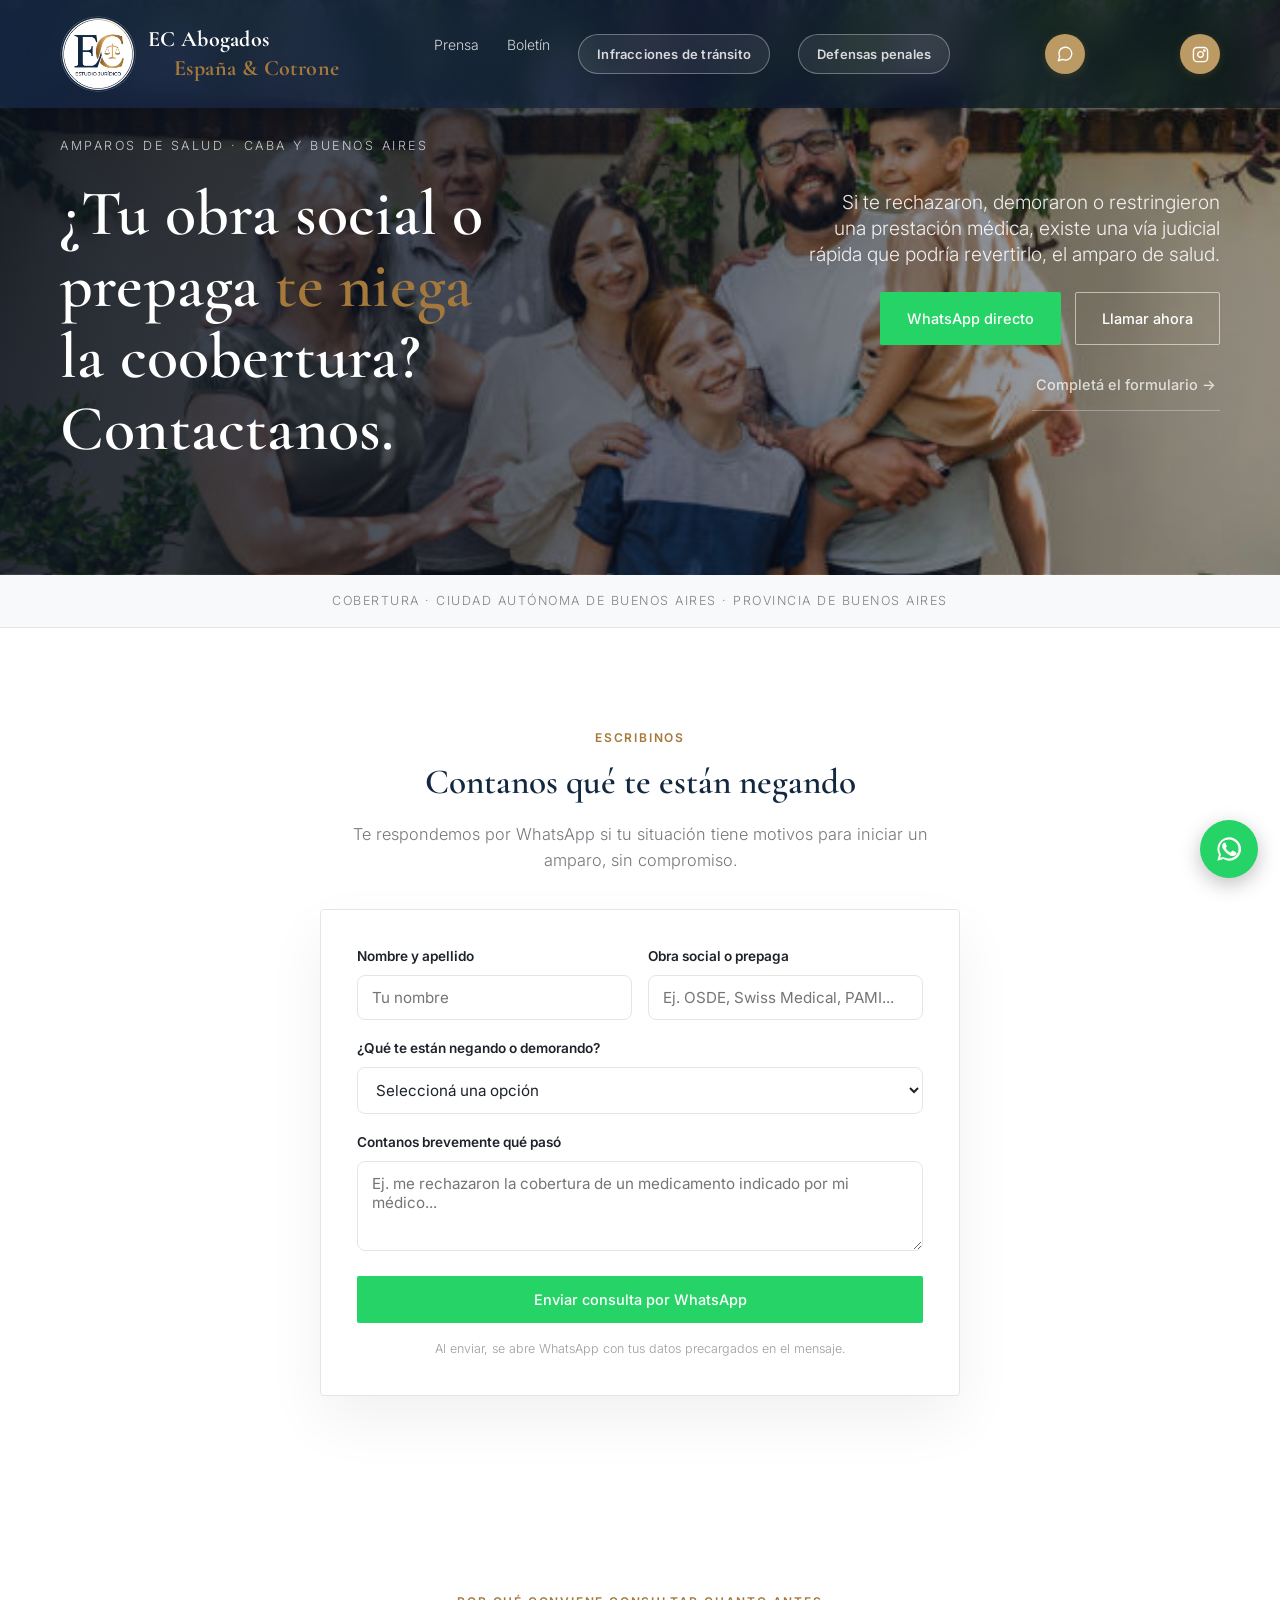
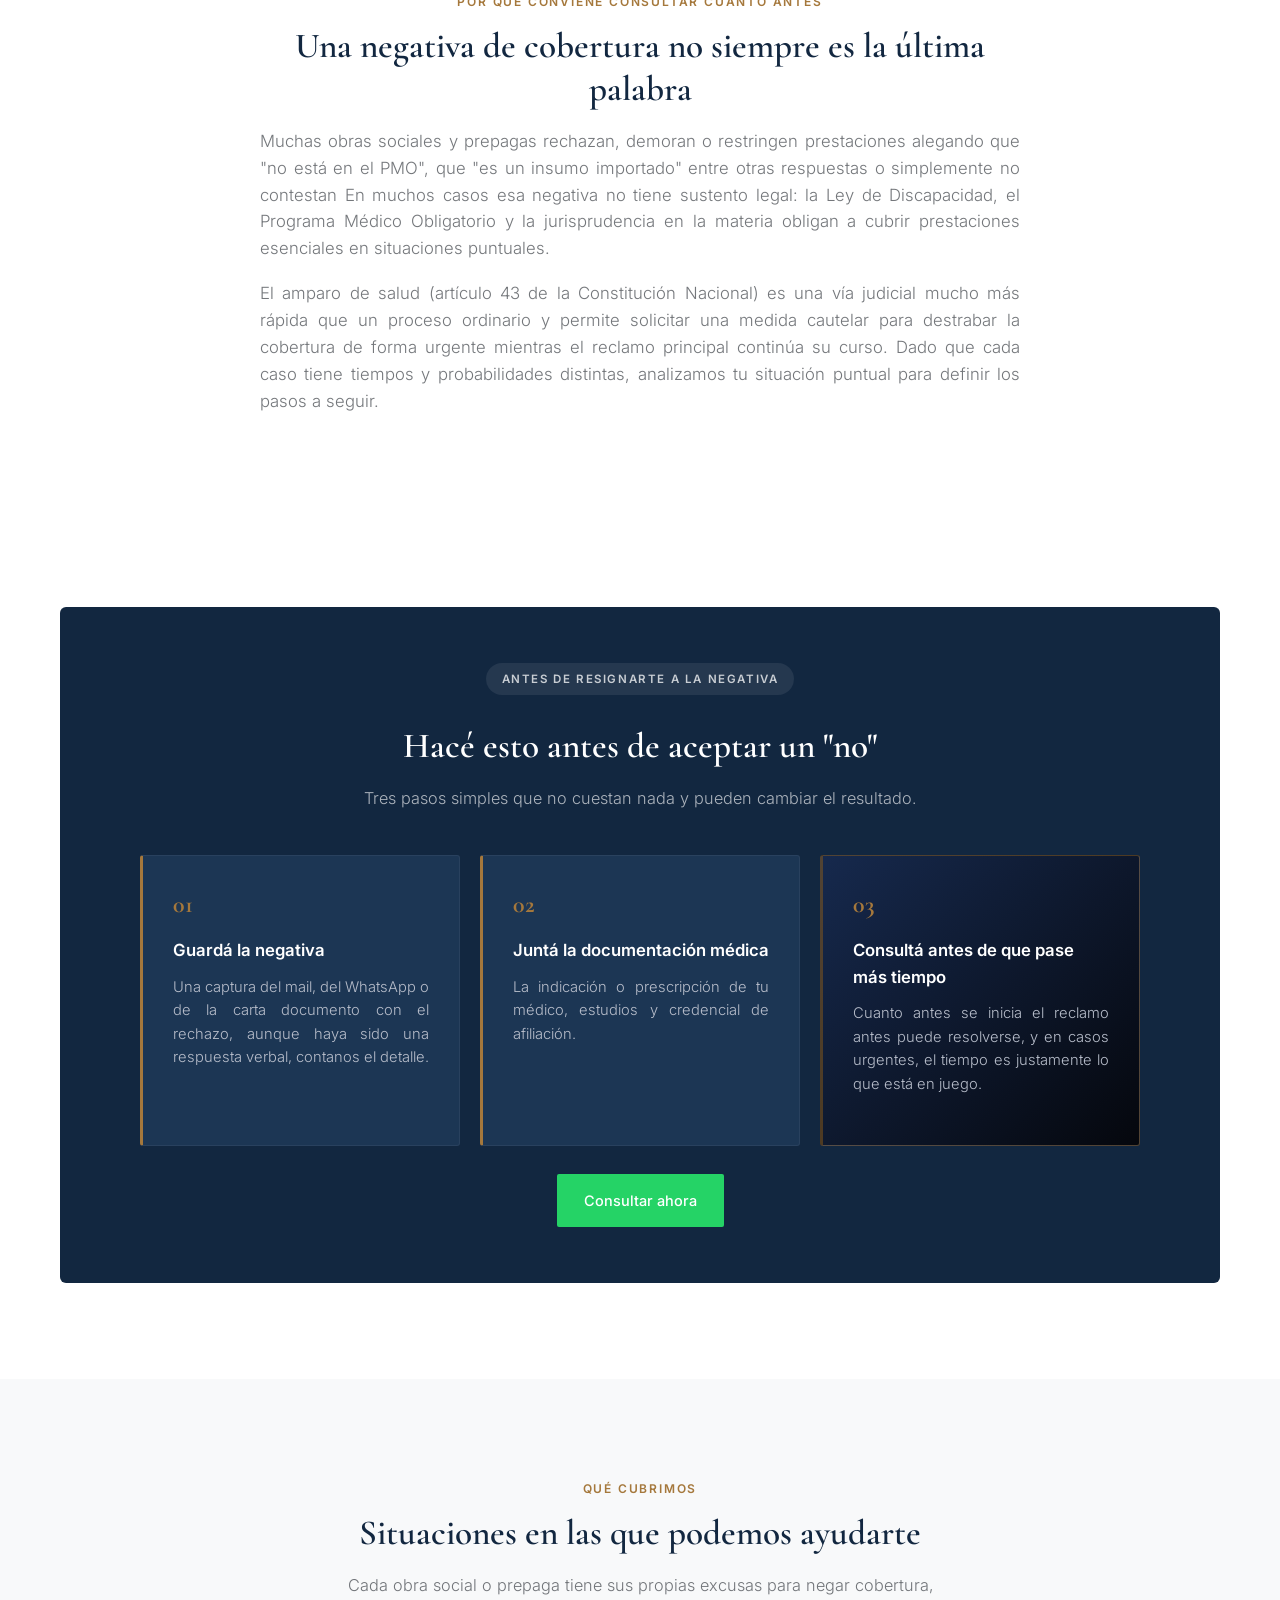
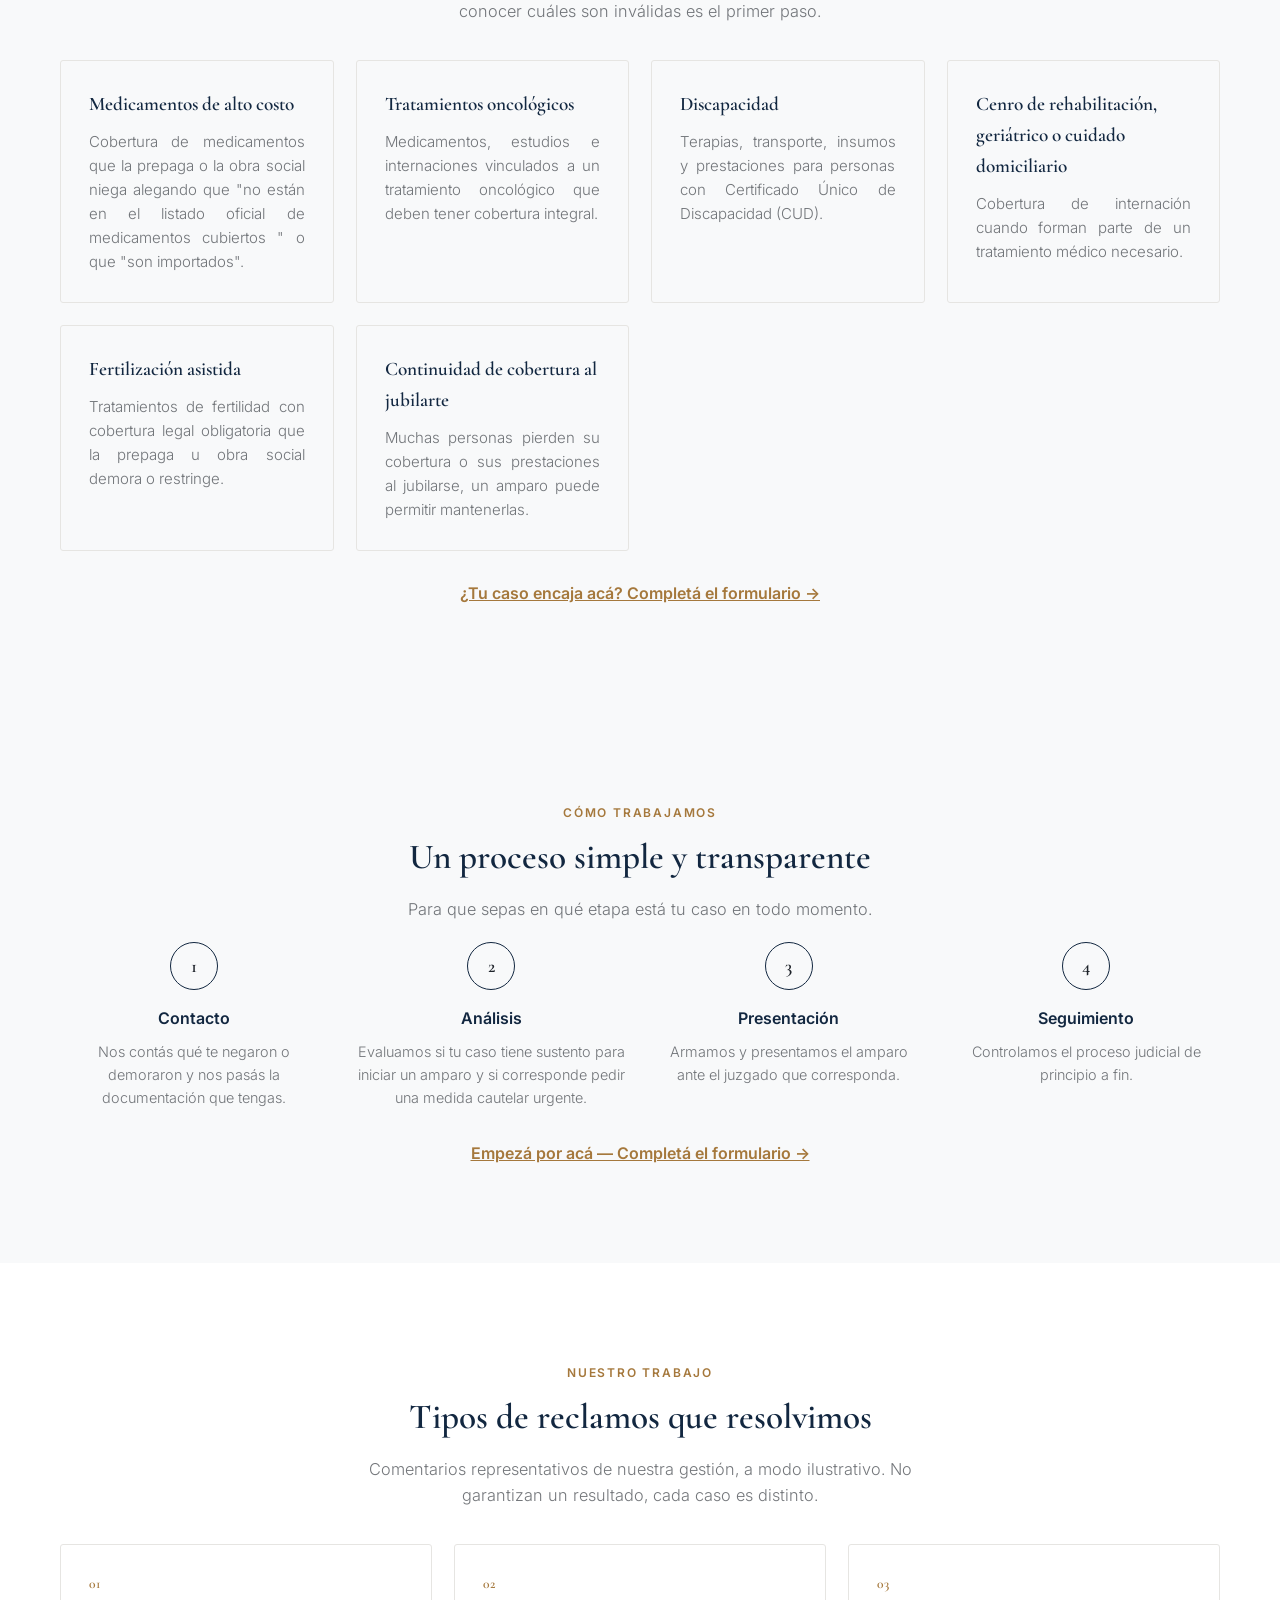
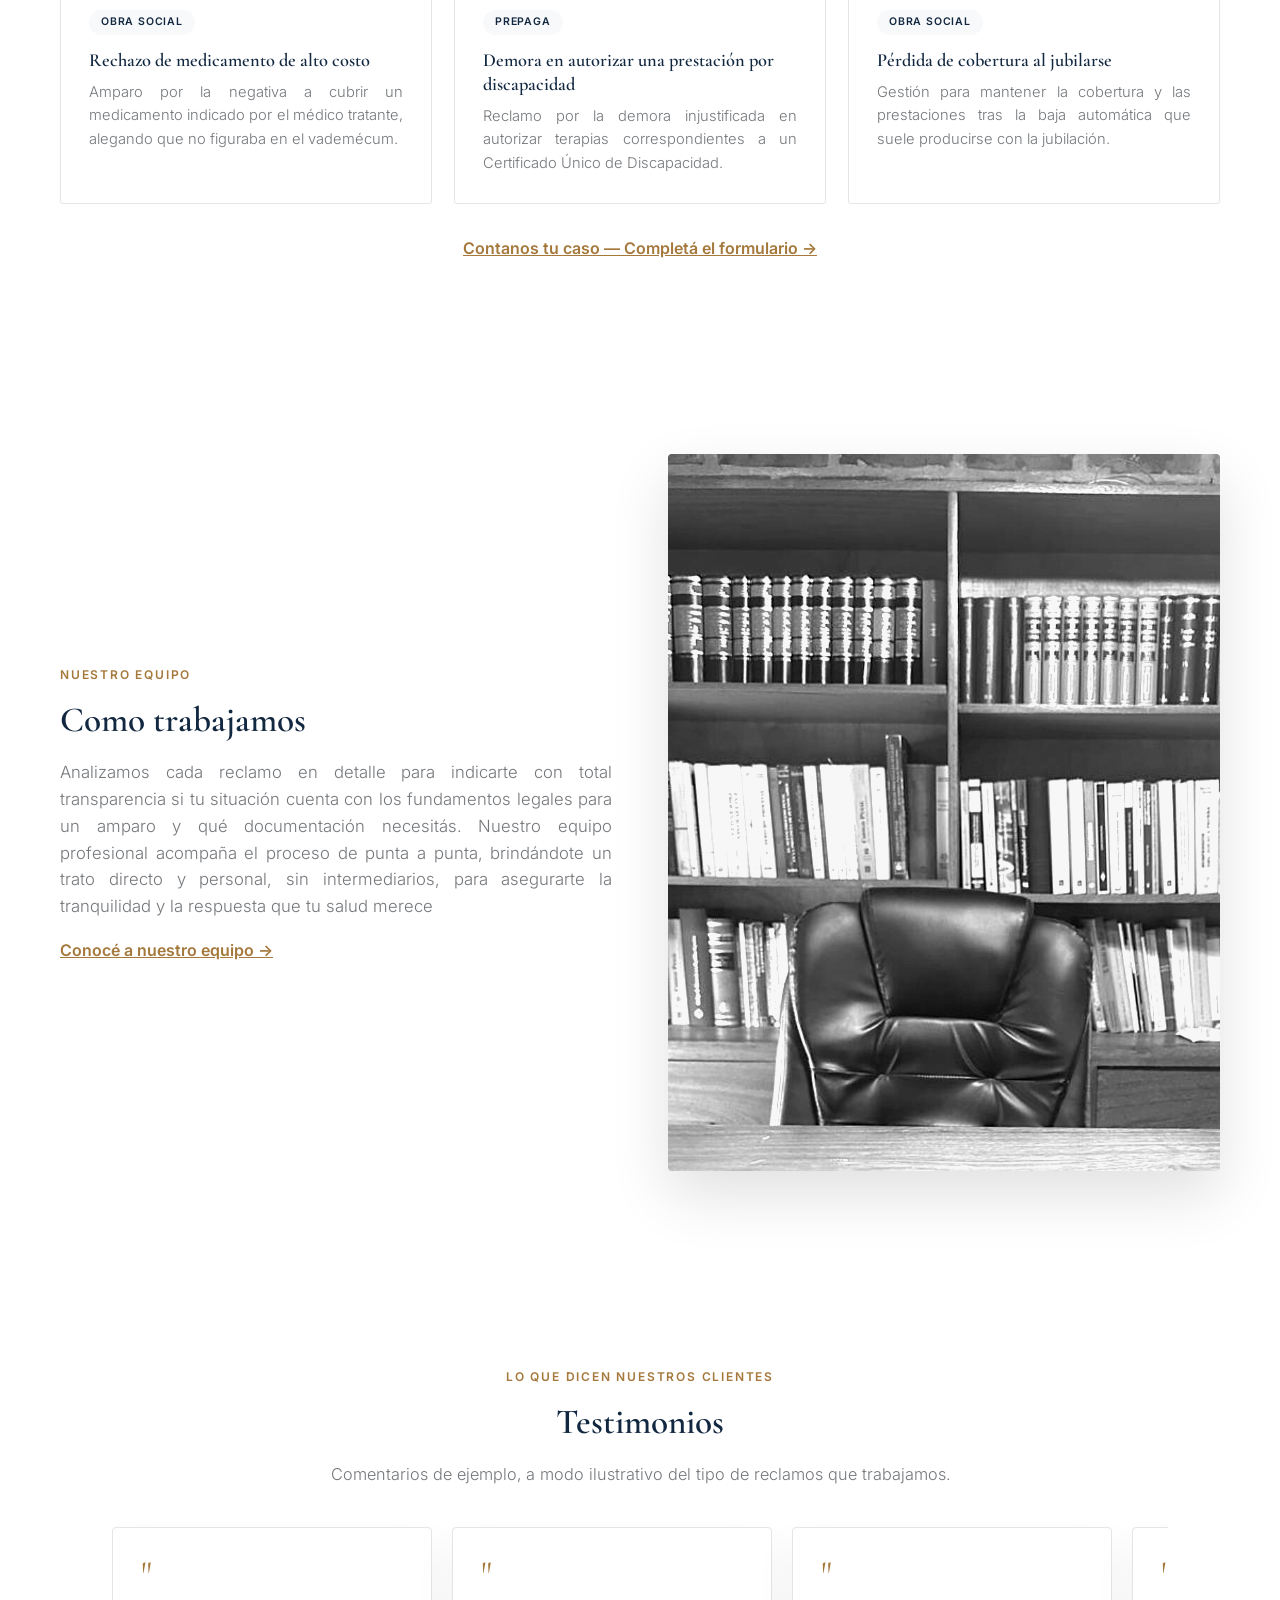
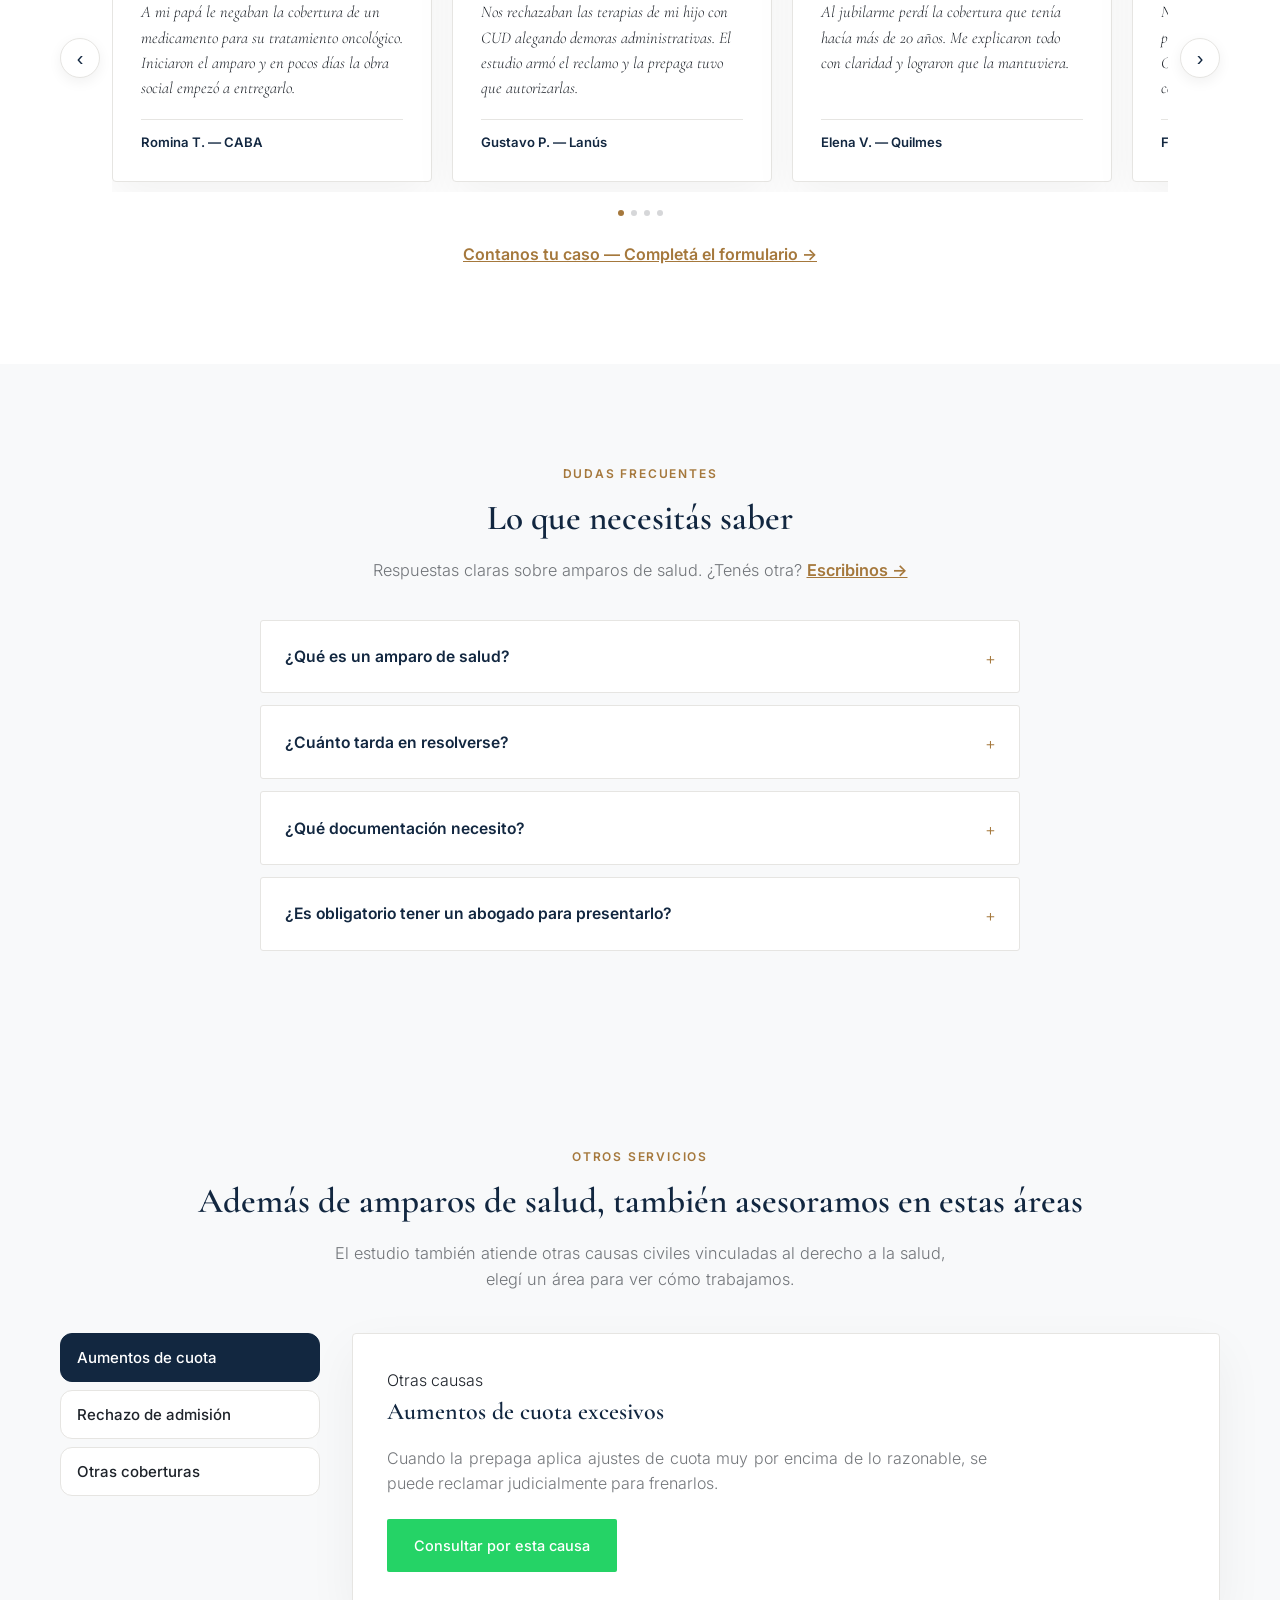
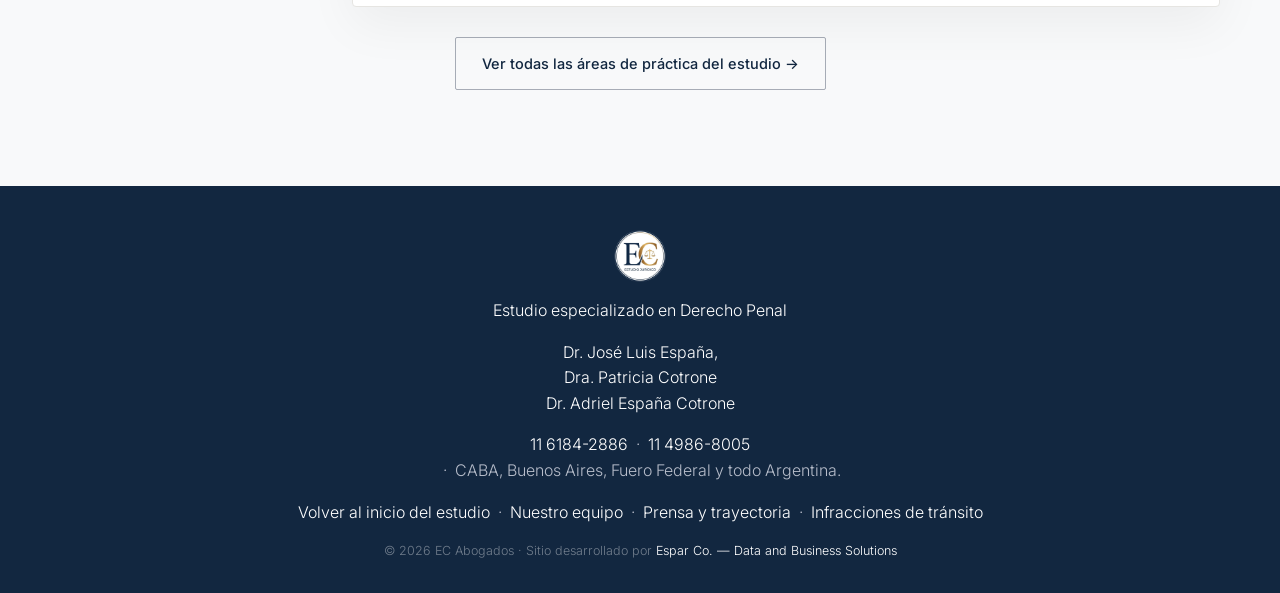
==== amparos-de-salud/index.html @ f37aed7b "Update index.html" ====
<!DOCTYPE html>
<html lang="es-AR">
<head>
<meta charset="UTF-8">
<meta name="viewport" content="width=device-width, initial-scale=1.0">
<title>Amparos de Salud — Obras Sociales y Prepagas en CABA y Buenos Aires | Estudio Jurídico EC</title>

<!-- SEO básico -->
<meta name="description" content="Tu obra social o prepaga te negó, demoró o restringió una prestación médica? Iniciamos el amparo de salud correspondiente en CABA y Provincia de Buenos Aires. Análisis sin cargo por WhatsApp.">
<meta name="robots" content="index, follow">
<link rel="canonical" href="https://espanacotrone.com.ar/amparos-de-salud/">

<!-- Open Graph (Facebook / Instagram / WhatsApp preview) -->
<meta property="og:type" content="website">
<meta property="og:locale" content="es_AR">
<meta property="og:title" content="Amparos de Salud — Obras Sociales y Prepagas">
<meta property="og:description" content="Si te negaron, demoraron o restringieron una prestación médica, tenés derecho a reclamar. Cobertura CABA y Provincia de Buenos Aires.">
<meta property="og:url" content="https://espanacotrone.com.ar/amparos-de-salud/">
<meta property="og:image" content="https://espanacotrone.com.ar/Assets/og-image.jpg">

<!-- Twitter Card -->
<meta name="twitter:card" content="summary_large_image">
<meta name="twitter:title" content="Amparos de Salud — Obras Sociales y Prepagas">
<meta name="twitter:description" content="Consultá si tu caso tiene motivos para un amparo de salud en CABA o Provincia de Buenos Aires.">

<!-- Datos estructurados (schema.org) -->
<script type="application/ld+json">
{
  "@context": "https://schema.org",
  "@type": "LegalService",
  "name": "Estudio Jurídico España Cotrone — Amparos de Salud",
  "url": "https://espanacotrone.com.ar/amparos-de-salud/",
  "telephone": "+5491161842886",
  "areaServed": ["Ciudad Autónoma de Buenos Aires", "Provincia de Buenos Aires"],
  "description": "Amparos de salud contra obras sociales y prepagas: medicamentos de alto costo, tratamientos oncológicos, discapacidad, geriátrico, fertilización asistida y continuidad de cobertura.",
  "parentOrganization": {
    "@type": "LegalService",
    "name": "Estudio Jurídico España Cotrone",
    "url": "https://espanacotrone.com.ar/"
  }
}
</script>

<!-- Datos estructurados FAQPage -->
<script type="application/ld+json">
{
  "@context": "https://schema.org",
  "@type": "FAQPage",
  "mainEntity": [
    {
      "@type": "Question",
      "name": "¿Qué es un amparo de salud?",
      "acceptedAnswer": { "@type": "Answer", "text": "Es una acción judicial rápida (vía sumarísima) prevista en el artículo 43 de la Constitución Nacional para proteger el derecho a la salud cuando una obra social o prepaga niega, demora o restringe injustificadamente una prestación médica." }
    },
    {
      "@type": "Question",
      "name": "¿Cuánto tarda en resolverse?",
      "acceptedAnswer": { "@type": "Answer", "text": "Depende del caso y del juzgado. Cuando hay una medida cautelar por riesgo para la salud, algunos jueces pueden resolverla en pocos días; la sentencia definitiva del amparo suele demorar más. Se evalúa la urgencia real de cada situación en la consulta inicial." }
    },
    {
      "@type": "Question",
      "name": "¿Qué documentación necesito?",
      "acceptedAnswer": { "@type": "Answer", "text": "DNI, credencial de afiliación, indicación o prescripción médica, y la negativa de la obra social o prepaga (puede ser un mail, una carta documento, o incluso una captura de WhatsApp)." }
    },
    {
      "@type": "Question",
      "name": "¿Es obligatorio tener un abogado para presentarlo?",
      "acceptedAnswer": { "@type": "Answer", "text": "Sí, el amparo es un proceso judicial y debe presentarlo un abogado matriculado. Nos encargamos del análisis del caso, la presentación y el seguimiento hasta que la prestación quede efectivamente cubierta." }
    }
  ]
}
</script>

<!-- Favicon -->
<link rel="icon" type="image/png" sizes="32x32" href="../Assets/favicon-32.png">
<link rel="icon" type="image/png" sizes="16x16" href="../Assets/favicon-16.png">
<link rel="apple-touch-icon" sizes="180x180" href="../Assets/apple-touch-icon.png">
<link rel="icon" href="../Assets/favicon.ico">

<!-- Tipografías -->
<link rel="preconnect" href="https://fonts.googleapis.com">
<link rel="preconnect" href="https://fonts.gstatic.com" crossorigin>
<link href="https://fonts.googleapis.com/css2?family=Cormorant+Garamond:wght@500;600;700&family=Inter:wght@300;400;500;600&display=swap" rel="stylesheet">

<!-- Estilos y comportamiento compartidos del sitio -->
<link rel="stylesheet" href="../Assets/style.css?v=20260905a">

<!-- ============================================================
     [PLACEHOLDER] GOOGLE ANALYTICS 4 / GOOGLE ADS / META PIXEL
     Mismos placeholders que el resto del sitio — activar junto con
     las cuentas reales (ver estado_sitio_web.md).
     ============================================================ -->
</head>
<body>

<header class="on-light">
  <div class="nav-wrap">
    <a href="../" class="brand-mark">
      <img src="../Assets/logo-ec-white-disc.png?v=20260821e" alt="Estudio Jurídico España Cotrone" class="brand-logo">
      <span class="brand-name">EC Abogados<br><span class="brand-name-sub">España &amp; Cotrone</span></span>
    </a>
    <nav class="links" id="mainNavLinks">
      <a href="../prensa/">Prensa</a>
      <a href="../Notas/">Boletín</a>
      <a href="../" class="btn-nav-multas">Infracciones de tránsito</a>
      <a href="../" class="btn-nav-multas">Defensas penales</a>
    </nav>
    <button type="button" class="nav-toggle" aria-label="Abrir menú" aria-expanded="false" aria-controls="mainNavLinks"><span class="bars"><span></span><span></span><span></span></span></button>
    <a href="#consulta" class="btn-icon-contact" aria-label="Consultanos" title="Consultanos"><svg viewBox="0 0 24 24" fill="none" stroke="currentColor" stroke-width="1.8" stroke-linecap="round" stroke-linejoin="round" style="width:18px;height:18px;"><path d="M21 11.5a8.38 8.38 0 0 1-.9 3.8 8.5 8.5 0 0 1-7.6 4.7 8.38 8.38 0 0 1-3.8-.9L3 21l1.9-5.7a8.38 8.38 0 0 1-.9-3.8 8.5 8.5 0 0 1 4.7-7.6 8.38 8.38 0 0 1 3.8-.9h.5a8.48 8.48 0 0 1 8 8v.5z"></path></svg></a>
    <a class="icon-btn" href="https://www.instagram.com/eycabogados/" target="_blank" rel="noopener" aria-label="Instagram">
      <svg viewBox="0 0 24 24" fill="none" stroke="currentColor" stroke-width="2" stroke-linecap="round" stroke-linejoin="round"><rect x="2" y="2" width="20" height="20" rx="5" ry="5"></rect><path d="M16 11.37A4 4 0 1 1 12.63 8 4 4 0 0 1 16 11.37z"></path><circle cx="17.5" cy="6.5" r="1"></circle></svg>
    </a>
  </div>
</header>

<!-- [PLACEHOLDER] Foto real del estudio (fotos/Estudio-cartel.jpg) usada como fondo del hero -->
<div class="hero hero-light hero-amparos">
  <div class="hero-inner">
    <div>
      <div class="kicker">Amparos de salud · CABA y Buenos Aires</div>
      <h1>¿Tu obra social o prepaga <span style="color:var(--accent);">te niega</span> la coobertura? Contactanos.</h1>
    </div>
    <div class="hero-side">
      <h2>Si te rechazaron, demoraron o restringieron una prestación médica, existe una vía judicial rápida que podría revertirlo, el amparo de salud.</h2>
      <div class="hero-cta-buttons" style="justify-content:flex-end;">
        <a class="btn btn-whatsapp" href="https://wa.me/5491161842886?text=Hola%2C%20quiero%20consultar%20por%20un%20amparo%20de%20salud" target="_blank" rel="noopener" onclick="trackConversion('whatsapp_directo_hero_amparos')">WhatsApp directo</a>
        <a class="btn btn-outline-light" href="tel:+5491161842886" onclick="trackConversion('llamada_hero_amparos')">Llamar ahora</a>
        <a class="hero-text-link" href="#consulta">Completá el formulario →</a>
      </div>
    </div>
  </div>
</div>

<div class="coverage-strip">
  Cobertura · Ciudad Autónoma de Buenos Aires · Provincia de Buenos Aires
</div>

<section id="consulta">
  <div class="section-inner narrow reveal">
    <div class="center">
      <div class="eyebrow">Escribinos</div>
      <h2 class="section-title">Contanos qué te están negando</h2>
      <p class="section-sub">Te respondemos por WhatsApp si tu situación tiene motivos para iniciar un amparo, sin compromiso.</p>
    </div>
    <div class="form-card" style="margin-top:36px;">
      <form id="consultaForm">
        <div class="field-row">
          <div class="field">
            <label for="nombre">Nombre y apellido</label>
            <input type="text" id="nombre" placeholder="Tu nombre">
          </div>
          <div class="field">
            <label for="obraSocial">Obra social o prepaga</label>
            <input type="text" id="obraSocial" placeholder="Ej. OSDE, Swiss Medical, PAMI...">
          </div>
        </div>
        <div class="field">
          <label for="tipoReclamo">¿Qué te están negando o demorando?</label>
          <select id="tipoReclamo">
            <option value="">Seleccioná una opción</option>
            <option value="Medicamento de alto costo">Medicamento de alto costo</option>
            <option value="Rechazo de cirugía">Rechazo de cirugía</option>
            <option value="Tratamiento oncológico">Tratamiento oncológico</option>
            <option value="Discapacidad (CUD, terapias, transporte)">Discapacidad (CUD, terapias, transporte)</option>
            <option value="Geriátrico o cuidado domiciliario">Geriátrico o cuidado domiciliario</option>
            <option value="Fertilización asistida">Fertilización asistida</option>
            <option value="Continuidad de cobertura al jubilarme">Continuidad de cobertura al jubilarme</option>
            <option value="Otro">Otro</option>
          </select>
        </div>
        <div class="field">
          <label for="detalle">Contanos brevemente qué pasó</label>
          <textarea id="detalle" placeholder="Ej. me rechazaron la cobertura de un medicamento indicado por mi médico..." rows="3"></textarea>
        </div>
        <button type="button" class="btn btn-whatsapp btn-block" onclick="enviarConsulta()">Enviar consulta por WhatsApp</button>
        <div class="form-disclaimer">Al enviar, se abre WhatsApp con tus datos precargados en el mensaje.</div>
      </form>
    </div>
  </div>
</section>

<section id="mision">
  <div class="section-inner narrow center reveal">
    <div class="eyebrow">Por qué conviene consultar cuanto antes</div>
    <h2 class="section-title">Una negativa de cobertura no siempre es la última palabra</h2>
  </div>
  <div class="section-inner narrow mission-text reveal">
    <p>Muchas obras sociales y prepagas rechazan, demoran o restringen prestaciones alegando que "no está en el PMO", que "es un insumo importado" entre otras respuestas o simplemente no contestan En muchos casos esa negativa no tiene sustento legal: la Ley de Discapacidad, el Programa Médico Obligatorio y la jurisprudencia en la materia obligan a cubrir prestaciones esenciales en situaciones puntuales.</p>
    <p>El amparo de salud (artículo 43 de la Constitución Nacional) es una vía judicial mucho más rápida que un proceso ordinario y permite solicitar una medida cautelar para destrabar la cobertura de forma urgente mientras el reclamo principal continúa su curso. Dado que cada caso tiene tiempos y probabilidades distintas, analizamos tu situación puntual para definir los pasos a seguir.</p>
  </div>
</section>

<section id="urgencia" class="urgencia-3card">
  <div class="section-inner reveal">
    <div class="dark-panel">
      <div class="center">
        <span class="eyebrow-badge on-dark">Antes de resignarte a la negativa</span>
        <h2 class="section-title">Hacé esto antes de aceptar un "no"</h2>
        <p class="section-sub" style="color:rgba(255,255,255,0.65);">Tres pasos simples que no cuestan nada y pueden cambiar el resultado.</p>
      </div>
      <div class="steps-carousel-wrap">
        <button type="button" class="steps-arrow steps-arrow-prev" aria-label="Paso anterior" onclick="stepsScroll(-1)">‹</button>
        <div class="dark-grid steps-track" style="margin-top:36px;" id="stepsTrack">
          <div class="dark-card urgency-card">
            <span class="urgency-icon">01</span>
            <h3>Guardá la negativa</h3>
            <p>Una captura del mail, del WhatsApp o de la carta documento con el rechazo, aunque haya sido una respuesta verbal, contanos el detalle.</p>
          </div>
          <div class="dark-card urgency-card">
            <span class="urgency-icon">02</span>
            <h3>Juntá la documentación médica</h3>
            <p>La indicación o prescripción de tu médico, estudios y credencial de afiliación. </p>
          </div>
          <div class="dark-card urgency-card featured">
            <span class="urgency-icon">03</span>
            <h3>Consultá antes de que pase más tiempo</h3>
            <p>Cuanto antes se inicia el reclamo antes puede resolverse, y en casos urgentes, el tiempo es justamente lo que está en juego.</p>
          </div>
        </div>
        <button type="button" class="steps-arrow steps-arrow-next" aria-label="Paso siguiente" onclick="stepsScroll(1)">›</button>
      </div>
      <div class="steps-dots" id="stepsDots">
        <span class="dot is-active"></span><span class="dot"></span><span class="dot"></span>
      </div>
      <p class="center" style="margin-top:28px;">
        <a class="btn btn-whatsapp" href="https://wa.me/5491161842886?text=Hola%2C%20quiero%20consultar%20por%20un%20amparo%20de%20salud" target="_blank" rel="noopener" onclick="trackConversion('whatsapp_urgencia_amparos')">Consultar ahora</a>
      </p>
    </div>
  </div>
</section>

<section id="coberturas" style="background:var(--paper-soft);">
  <div class="section-inner reveal">
    <div class="center">
      <div class="eyebrow">Qué cubrimos</div>
      <h2 class="section-title">Situaciones en las que podemos ayudarte</h2>
      <p class="section-sub">Cada obra social o prepaga tiene sus propias excusas para negar cobertura, conocer cuáles son inválidas es el primer paso.</p>
    </div>
    <div class="light-grid" style="margin-top:36px;">
      <div class="light-card">
        <h3>Medicamentos de alto costo</h3>
        <p>Cobertura de medicamentos que la prepaga o la obra social niega alegando que "no están en el listado oficial de medicamentos cubiertos " o que "son importados".</p>
      </div>
      <div class="light-card">
        <h3>Tratamientos oncológicos</h3>
        <p>Medicamentos, estudios e internaciones vinculados a un tratamiento oncológico que deben tener cobertura integral.</p>
      </div>
      <div class="light-card">
        <h3>Discapacidad</h3>
        <p>Terapias, transporte, insumos y prestaciones para personas con Certificado Único de Discapacidad (CUD).</p>
      </div>
      <div class="light-card">
        <h3>Cenro de rehabilitación, geriátrico o cuidado domiciliario</h3>
        <p>Cobertura de internación cuando forman parte de un tratamiento médico necesario.</p>
      </div>
      <div class="light-card">
        <h3>Fertilización asistida</h3>
        <p>Tratamientos de fertilidad con cobertura legal obligatoria que la prepaga u obra social demora o restringe.</p>
      </div>
      <div class="light-card">
        <h3>Continuidad de cobertura al jubilarte</h3>
        <p>Muchas personas pierden su cobertura o sus prestaciones al jubilarse, un amparo puede permitir mantenerlas.</p>
      </div>
    </div>
    <p class="center" style="margin-top:30px;">
      <a href="#consulta" style="color:var(--accent); font-weight:600;">¿Tu caso encaja acá? Completá el formulario →</a>
    </p>
  </div>
</section>

<section id="proceso" style="background:var(--paper-soft);">
  <div class="section-inner reveal">
    <div class="center">
      <div class="eyebrow">Cómo trabajamos</div>
      <h2 class="section-title">Un proceso simple y transparente</h2>
      <p class="section-sub">Para que sepas en qué etapa está tu caso en todo momento.</p>
    </div>
    <div class="steps">
      <div class="step">
        <div class="step-num">1</div>
        <h3>Contacto</h3>
        <p>Nos contás qué te negaron o demoraron y nos pasás la documentación que tengas.</p>
      </div>
      <div class="step">
        <div class="step-num">2</div>
        <h3>Análisis</h3>
        <p>Evaluamos si tu caso tiene sustento para iniciar un amparo y si corresponde pedir una medida cautelar urgente.</p>
      </div>
      <div class="step">
        <div class="step-num">3</div>
        <h3>Presentación</h3>
        <p>Armamos y presentamos el amparo ante el juzgado que corresponda.</p>
      </div>
      <div class="step">
        <div class="step-num">4</div>
        <h3>Seguimiento</h3>
        <p>Controlamos el proceso judicial de principio a fin.</p>
      </div>
    </div>
    <p class="center" style="margin-top:32px;">
      <a href="#consulta" style="color:var(--accent); font-weight:600;">Empezá por acá — Completá el formulario →</a>
    </p>
  </div>
</section>

<section id="casos">
  <div class="section-inner reveal">
    <div class="center">
      <div class="eyebrow">Nuestro trabajo</div>
      <h2 class="section-title">Tipos de reclamos que resolvimos</h2>
      <p class="section-sub">Comentarios representativos de nuestra gestión, a modo ilustrativo. No garantizan un resultado, cada caso es distinto.</p>
    </div>
    <div class="case-grid">
      <div class="case-card">
        <span class="case-num">01</span>
        <span class="case-tag">Obra social</span>
        <h3>Rechazo de medicamento de alto costo</h3>
        <p>Amparo por la negativa a cubrir un medicamento indicado por el médico tratante, alegando que no figuraba en el vademécum.</p>
      </div>
      <div class="case-card">
        <span class="case-num">02</span>
        <span class="case-tag">Prepaga</span>
        <h3>Demora en autorizar una prestación por discapacidad</h3>
        <p>Reclamo por la demora injustificada en autorizar terapias correspondientes a un Certificado Único de Discapacidad.</p>
      </div>
      <div class="case-card">
        <span class="case-num">03</span>
        <span class="case-tag">Obra social</span>
        <h3>Pérdida de cobertura al jubilarse</h3>
        <p>Gestión para mantener la cobertura y las prestaciones tras la baja automática que suele producirse con la jubilación.</p>
      </div>
    </div>
    <p class="center" style="margin-top:32px;">
      <a href="#consulta" style="color:var(--accent); font-weight:600;">Contanos tu caso — Completá el formulario →</a>
    </p>
  </div>
</section>

<section id="sobre">
  <div class="section-inner reveal">
    <div class="two-col">
      <div class="mission-text">
        <div class="eyebrow">Nuestro Equipo</div>
        <h2 class="section-title">Como trabajamos</h2>
        <p>Analizamos cada reclamo en detalle para indicarte con total transparencia si tu situación cuenta con los fundamentos legales para un amparo y qué documentación necesitás. Nuestro equipo profesional acompaña el proceso de punta a punta, brindándote un trato directo y personal, sin intermediarios, para asegurarte la tranquilidad y la respuesta que tu salud merece</p>
        <a href="../equipo/" style="color:var(--accent); font-weight:600;">Conocé a nuestro equipo →</a>
      </div>
      <img class="mission-photo" src="../fotos/Estudio-biblioteca.jpg?v=20260905a" alt="Biblioteca jurídica de EC Abogados">
    </div>
  </div>
</section>

<section id="testimonios">
  <div class="section-inner reveal">
    <div class="center">
      <div class="eyebrow">Lo que dicen nuestros clientes</div>
      <h2 class="section-title">Testimonios</h2>
      <p class="section-sub">Comentarios de ejemplo, a modo ilustrativo del tipo de reclamos que trabajamos.</p>
    </div>
    <div class="testi-carousel-wrap">
      <button type="button" class="testi-arrow testi-arrow-prev" aria-label="Testimonio anterior" onclick="testiScroll(-1)">‹</button>
      <div class="testi-track" id="testiTrack">
        <div class="testi-card">
          <span class="testi-quote-mark">"</span>
          <p class="testi-text">A mi papá le negaban la cobertura de un medicamento para su tratamiento oncológico. Iniciaron el amparo y en pocos días la obra social empezó a entregarlo.</p>
          <div class="testi-attrib">Romina T. — CABA</div>
        </div>
        <div class="testi-card">
          <span class="testi-quote-mark">"</span>
          <p class="testi-text">Nos rechazaban las terapias de mi hijo con CUD alegando demoras administrativas. El estudio armó el reclamo y la prepaga tuvo que autorizarlas.</p>
          <div class="testi-attrib">Gustavo P. — Lanús</div>
        </div>
        <div class="testi-card">
          <span class="testi-quote-mark">"</span>
          <p class="testi-text">Al jubilarme perdí la cobertura que tenía hacía más de 20 años. Me explicaron todo con claridad y lograron que la mantuviera.</p>
          <div class="testi-attrib">Elena V. — Quilmes</div>
        </div>
        <div class="testi-card">
          <span class="testi-quote-mark">"</span>
          <p class="testi-text">Necesitábamos una cuidadora domiciliaria para mi mamá y la obra social no respondía. Con el amparo consiguieron la cobertura completa.</p>
          <div class="testi-attrib">Federico A. — Almirante Brown</div>
        </div>
      </div>
      <button type="button" class="testi-arrow testi-arrow-next" aria-label="Testimonio siguiente" onclick="testiScroll(1)">›</button>
    </div>
    <div class="testi-dots" id="testiDots">
      <span class="dot is-active"></span><span class="dot"></span><span class="dot"></span><span class="dot"></span>
    </div>
    <p class="center" style="margin-top:26px;">
      <a href="#consulta" style="color:var(--accent); font-weight:600;">Contanos tu caso — Completá el formulario →</a>
    </p>
  </div>
</section>

<section id="faq" style="background:var(--paper-soft);">
  <div class="section-inner narrow reveal">
    <div class="center">
      <div class="eyebrow">Dudas frecuentes</div>
      <h2 class="section-title">Lo que necesitás saber</h2>
      <p class="section-sub">Respuestas claras sobre amparos de salud. ¿Tenés otra? <a href="https://wa.me/5491161842886?text=Hola%2C%20quiero%20consultar%20por%20un%20amparo%20de%20salud" target="_blank" rel="noopener" style="color:var(--accent); font-weight:600;">Escribinos →</a></p>
    </div>
    <div class="faq-list">
      <details class="faq-item">
        <summary>¿Qué es un amparo de salud?</summary>
        <p>Es una acción judicial rápida (vía sumarísima) prevista en el artículo 43 de la Constitución Nacional para proteger el derecho a la salud cuando una obra social o prepaga niega, demora o restringe injustificadamente una prestación médica.</p>
      </details>
      <details class="faq-item">
        <summary>¿Cuánto tarda en resolverse?</summary>
        <p>Depende del caso y del juzgado. Cuando hay una medida cautelar por riesgo para la salud, algunos jueces pueden resolverla en pocos días; la sentencia definitiva del amparo suele demorar más. Evaluamos la urgencia real de cada situación en la consulta inicial.</p>
      </details>
      <details class="faq-item">
        <summary>¿Qué documentación necesito?</summary>
        <p>DNI, credencial de afiliación, indicación o prescripción médica, y la negativa de la obra social o prepaga (puede ser un mail, una carta documento, o incluso una captura de WhatsApp).</p>
      </details>
      <details class="faq-item">
        <summary>¿Es obligatorio tener un abogado para presentarlo?</summary>
        <p>Sí, el amparo es un proceso judicial y debe presentarlo un abogado matriculado. Nos encargamos del análisis del caso, la presentación y el seguimiento hasta que la prestación quede efectivamente cubierta.</p>
      </details>
    </div>
  </div>
</section>

<section id="otros-servicios" style="background:var(--paper-soft);">
  <div class="section-inner reveal">
    <div class="center">
      <div class="eyebrow">Otros servicios</div>
      <h2 class="section-title">Además de amparos de salud, también asesoramos en estas áreas</h2>
      <p class="section-sub">El estudio también atiende otras causas civiles vinculadas al derecho a la salud, elegí un área para ver cómo trabajamos.</p>
    </div>
    <div class="causas-wrap">
      <select class="causa-select" aria-label="Elegí un área">
        <option value="o-cuota" selected>Aumentos de cuota</option>
        <option value="o-rechazo">Rechazo de admisión a una prepaga</option>
        <option value="o-otras">Otras coberturas médicas</option>
      </select>
      <div class="causa-tabs" role="tablist">
        <button class="causa-tab is-active" data-target="o-cuota" role="tab" aria-selected="true">Aumentos de cuota</button>
        <button class="causa-tab" data-target="o-rechazo" role="tab" aria-selected="false">Rechazo de admisión</button>
        <button class="causa-tab" data-target="o-otras" role="tab" aria-selected="false">Otras coberturas</button>
      </div>
      <div class="causa-panels">
        <div class="causa-panel is-active" id="o-cuota">
          <span class="case-tag">Otras causas</span>
          <h3>Aumentos de cuota excesivos</h3>
          <p>Cuando la prepaga aplica ajustes de cuota muy por encima de lo razonable, se puede reclamar judicialmente para frenarlos.</p>
          <a class="btn btn-whatsapp" href="https://wa.me/5491161842886?text=Hola%2C%20necesito%20una%20consulta%20por%20un%20aumento%20de%20cuota%20de%20mi%20prepaga" target="_blank" rel="noopener" onclick="trackConversion('otros_cuota')">Consultar por esta causa</a>
        </div>
        <div class="causa-panel" id="o-rechazo">
          <span class="case-tag">Otras causas</span>
          <h3>Rechazo de admisión a una prepaga</h3>
          <p>Negativas a afiliar a una persona por preexistencias u otras causales que pueden no ser legítimas.</p>
          <a class="btn btn-whatsapp" href="https://wa.me/5491161842886?text=Hola%2C%20necesito%20una%20consulta%20porque%20me%20rechazaron%20la%20admisi%C3%B3n%20a%20una%20prepaga" target="_blank" rel="noopener" onclick="trackConversion('otros_rechazo')">Consultar por esta causa</a>
        </div>
        <div class="causa-panel" id="o-otras">
          <span class="case-tag">Otras causas</span>
          <h3>Otras coberturas médicas</h3>
          <p>Otras negativas o restricciones de obras sociales y prepagas que no encajan en las categorías anteriores.</p>
          <a class="btn btn-whatsapp" href="https://wa.me/5491161842886?text=Hola%2C%20necesito%20una%20consulta%20por%20otra%20cobertura%20m%C3%A9dica" target="_blank" rel="noopener" onclick="trackConversion('otros_cobertura')">Consultar por esta causa</a>
        </div>
      </div>
    </div>
    <p class="center" style="margin-top:30px;">
      <a href="../" class="btn btn-outline-dark">Ver todas las áreas de práctica del estudio →</a>
    </p>
  </div>
</section>

<footer>
  <div class="footer-inner">
    <img src="../Assets/logo-ec-white-disc.png?v=20260821e" alt="EC Abogados" class="footer-logo">
    <div><a href="#">Estudio especializado en Derecho Penal</a></div>
    <div><a href="../equipo/">Dr. José Luis España, <br>Dra. Patricia Cotrone <br>Dr. Adriel España Cotrone</a></div>
    <div><a href="tel:+5491161842886">11 6184-2886</a> &nbsp;·&nbsp <a href="tel:+5491149868006">11 4986-8005<br></a> &nbsp;·&nbsp; CABA, Buenos Aires, Fuero Federal y todo Argentina.</div>
    <div><a href="../">Volver al inicio del estudio</a> &nbsp;·&nbsp; <a href="../equipo/">Nuestro equipo</a> &nbsp;·&nbsp; <a href="../prensa/">Prensa y trayectoria</a> &nbsp;·&nbsp; <a href="../infracciones/">Infracciones de tránsito</a></div>
    <div class="footer-fine">© 2026 EC Abogados · Sitio desarrollado por <a href="https://arianacotrone.github.io/espar-co/">Espar Co. — Data and Business Solutions</a></div>
  </div>
</footer>

<a class="fab-whatsapp" href="https://wa.me/5491161842886?text=Hola%2C%20quiero%20consultar%20por%20un%20amparo%20de%20salud" target="_blank" rel="noopener" aria-label="Escribinos por WhatsApp" onclick="trackConversion('whatsapp_flotante')">
  <span class="fab-whatsapp-ring" aria-hidden="true"></span>
  <svg class="fab-whatsapp-icon" viewBox="0 0 24 24" fill="#fff"><path d="M17.5 14.4c-.3-.2-1.8-.9-2.1-1s-.5-.1-.7.1-.8 1-.9 1.2-.3.2-.6.1a7.9 7.9 0 0 1-2.3-1.4 8.6 8.6 0 0 1-1.6-2c-.2-.3 0-.5.1-.6l.4-.5.3-.4a.5.5 0 0 0 0-.5c-.1-.1-.7-1.6-.9-2.2s-.5-.5-.7-.5h-.6a1.1 1.1 0 0 0-.8.4 3.4 3.4 0 0 0-1 2.5 6 6 0 0 0 1.3 3.1 13.6 13.6 0 0 0 5.2 4.6c.7.3 1.3.5 1.7.6a4.1 4.1 0 0 0 1.9.1 3.1 3.1 0 0 0 2-1.4 2.5 2.5 0 0 0 .2-1.4c-.1-.1-.3-.2-.6-.3z"/><path d="M12 2a10 10 0 0 0-8.6 15L2 22l5.2-1.4A10 10 0 1 0 12 2zm0 18.2a8.2 8.2 0 0 1-4.2-1.2l-.3-.2-3.1.8.8-3-.2-.3a8.2 8.2 0 1 1 7 3.9z"/></svg>
  <span class="fab-whatsapp-text">Escribinos</span>
</a>

<script src="../Assets/site.js?v=20260905a"></script>
<script>
  function enviarConsulta() {
    var nombre = document.getElementById('nombre').value || 'Sin especificar';
    var obraSocial = document.getElementById('obraSocial').value || 'Sin especificar';
    var tipoReclamo = document.getElementById('tipoReclamo').value || 'Sin especificar';
    var detalle = document.getElementById('detalle').value || 'Sin especificar';
    var msg = 'Hola, quiero consultar por un amparo de salud, te comparto los datos:%0A' +
      'Nombre: ' + encodeURIComponent(nombre) + '%0A' +
      'Obra social o prepaga: ' + encodeURIComponent(obraSocial) + '%0A' +
      'Tipo de reclamo: ' + encodeURIComponent(tipoReclamo) + '%0A' +
      'Detalle: ' + encodeURIComponent(detalle) + '%0A';
    trackConversion('formulario_consulta_amparos');
    window.open('https://wa.me/5491161842886?text=' + msg, '_blank');
  }
</script>

</body>
</html>
---- Assets/style.css ----
/* ==========================================================================
   Estudio Jurídico España Cotrone — sistema de diseño compartido
   Estética inspirada en estudios de abogados premium: tipografía serif
   editorial + sans-serif limpia, paleta negro/blanco con acento azul,
   botones tipo píldora, paneles oscuros con tarjetas, mucho aire.
   ========================================================================== */

:root {
  --ink: #122740;          /* Navy del logo — marca principal (headers, botones, secciones oscuras) */
  --ink-soft: #1c3654;     /* variante más clara del azul noche (cards dentro de paneles oscuros) */
  --text: #1E232A;         /* Dark Charcoal — texto de cuerpo */
  --paper: #ffffff;
  --paper-soft: #f8f9fa;   /* Soft Slate Gray para alternar secciones */
  --muted: rgba(30,35,42,0.62);   /* texto de cuerpo sobre blanco (derivado del charcoal) */
  --muted-invert: #b7bdca;        /* texto secundario sobre azul noche */
  --line: #e6e5e2;
  --accent: #A5783C;       /* Dorado del logo — CTAs, badges, links de acento */
  --whatsapp: #25D366;
  --radius-pill: 999px;    /* reservado para tags/badges pequeños (categorías, chips) */
  --radius-btn: 2px;       /* botones — recto, sobrio */
  --radius-card: 4px;      /* bordes rectos — más "estudio jurídico serio" que "app" */
  --radius-card-sm: 3px;
  --maxw: 1160px;
  --serif: 'Cormorant Garamond', Georgia, 'Times New Roman', serif;
  --sans: 'Inter', Arial, 'Segoe UI', Helvetica, sans-serif;
}

* { box-sizing: border-box; margin: 0; padding: 0; }

html { scroll-behavior: smooth; }
/* Nota: NO usar "overflow-x: hidden" acá — en html/body rompe el
   "position: sticky" del header (el navegador pasa overflow-y a "auto" en
   ambos y el header deja de quedar fijo, se va con el scroll). El desborde
   horizontal real ya se corrigió en el origen (ver .chip-option más abajo). */
html, body { max-width: 100%; }

body {
  font-family: var(--sans);
  font-weight: 300;
  color: var(--text);
  background: var(--paper);
  line-height: 1.6;
  -webkit-font-smoothing: antialiased;
}

/* Todo el texto de párrafo (el cuerpo de texto corrido: bios, descripciones de
   causas, tarjetas, preguntas frecuentes, testimonios, etc.) queda justificado
   a ambos márgenes — un tratamiento prolijo y "de estudio jurídico". Los
   títulos, botones, badges, chips y etiquetas cortas quedan afuera a propósito:
   justificar una sola línea no tiene efecto visual, y en encabezados que llegan
   a partirse en dos líneas se ve mal, así que ahí se mantiene su alineación
   original. */
.mission-text p,
.bio,
.dark-card p,
.light-card p,
.case-card p,
.causa-panel p,
.faq-item p,
.testimonial-card p.testimonial-text,
.cred-list li,
.form-note,
.press-hero p,
.hero-lead {
  text-align: justify;
  text-justify: inter-word;
}
/* Textos cortos/centrados por diseño que no deben tomar la justificación aunque
   estén cerca de un párrafo (subtítulos de sección, pasos numerados, etc.). */
.center p,
.section-sub,
.step p {
  text-align: center;
}

img { max-width: 100%; display: block; }
a { color: inherit; }

.placeholder-banner {
  background: #fff3cd;
  color: #664d03;
  text-align: center;
  padding: 10px 16px;
  font-family: var(--sans);
  font-size: 13px;
  border-bottom: 2px dashed #e0b400;
  position: relative;
  z-index: 60;
}

/* ---------- Header ---------- */
/* Fondo azul degradado fijo y permanente (no depende del scroll), pero con
   efecto "vidrio esmerilado": semitransparente + blur, así el contenido que
   pasa por detrás se ve difuminado en vez de un panel sólido y opaco. */
header,
header.is-scrolled,
header.on-light {
  background: linear-gradient(115deg, rgba(26,44,77,0.68) 0%, rgba(16,29,56,0.72) 55%, rgba(10,18,32,0.76) 100%);
  backdrop-filter: blur(16px) saturate(140%);
  -webkit-backdrop-filter: blur(16px) saturate(140%);
}
header nav.links a,
header.is-scrolled nav.links a,
header.on-light nav.links a {
  color: rgba(255,255,255,0.82) !important;
}
header nav.links a:hover,
header.is-scrolled nav.links a:hover,
header.on-light nav.links a:hover {
  color: #ffffff !important;
}
header nav.links a.is-active,
header.is-scrolled nav.links a.is-active,
header.on-light nav.links a.is-active {
  color: var(--accent) !important;
}
header .brand-mark,
header.on-light .brand-mark,
header.on-light .brand-mark .brand-name {
  color: #fff;
}
header {
  position: sticky;
  top: 0;
  z-index: 40;
  padding: 16px 32px;
  box-shadow: 0 6px 24px rgba(0,0,0,0.18);
}
.nav-wrap {
  max-width: var(--maxw);
  margin: 0 auto;
  display: flex;
  align-items: center;
  justify-content: space-between;
  gap: 20px;
  flex-wrap: wrap;
}
/* Botón del header hacia la subpágina de Infracciones de Tránsito */
.btn-nav-multas {
  flex-shrink: 0;
  font-family: var(--sans);
  font-weight: 600;
  font-size: 13px;
  letter-spacing: 0.2px;
  color: #fff;
  background: rgba(255,255,255,0.08);
  border: 1.5px solid rgba(255,255,255,0.32);
  padding: 9px 18px;
  border-radius: var(--radius-pill);
  text-decoration: none;
  white-space: nowrap;
  transition: background-color .2s ease, border-color .2s ease, transform .15s ease;
}
.btn-nav-multas:hover {
  background: var(--accent);
  border-color: var(--accent);
  transform: translateY(-2px);
}
/* ---------- Menú mobile (botón hamburguesa + panel desplegable) ---------- */
.nav-toggle {
  display: none;
  flex-shrink: 0;
  width: 40px;
  height: 40px;
  align-items: center;
  justify-content: center;
  background: transparent;
  border: 1.5px solid rgba(255,255,255,0.35);
  border-radius: 50%;
  cursor: pointer;
  padding: 0;
}
.nav-toggle .bars {
  position: relative;
  width: 18px;
  height: 12px;
  display: block;
}
.nav-toggle .bars span {
  position: absolute;
  left: 0;
  width: 100%;
  height: 1.5px;
  background: #fff;
  border-radius: 2px;
  transition: transform .25s ease, opacity .2s ease, top .25s ease;
}
.nav-toggle .bars span:nth-child(1) { top: 0; }
.nav-toggle .bars span:nth-child(2) { top: 50%; margin-top: -0.75px; }
.nav-toggle .bars span:nth-child(3) { top: 100%; margin-top: -1.5px; }
header.nav-open .nav-toggle .bars span:nth-child(1) { top: 50%; margin-top: -0.75px; transform: rotate(45deg); }
header.nav-open .nav-toggle .bars span:nth-child(2) { opacity: 0; }
header.nav-open .nav-toggle .bars span:nth-child(3) { top: 50%; margin-top: -0.75px; transform: rotate(-45deg); }

@media (max-width: 640px) {
  .nav-toggle { display: flex; }
  /* El panel de links pasa a ser un desplegable a todo el ancho, debajo del
     header — así queda siempre alcanzable en mobile, en vez de desaparecer. */
  nav.links {
    display: flex;
    flex-direction: column;
    gap: 0;
    position: absolute;
    top: 100%;
    left: 0;
    right: 0;
    background: linear-gradient(165deg, #16233f 0%, #0b1220 70%, #05070d 100%);
    padding: 4px 24px 16px;
    box-shadow: 0 18px 32px rgba(0,0,0,0.35);
    max-height: 0;
    overflow: hidden;
    opacity: 0;
    pointer-events: none;
    transition: max-height .3s ease, opacity .2s ease;
  }
  header.nav-open nav.links {
    max-height: 480px;
    opacity: 1;
    pointer-events: auto;
  }
  nav.links a {
    padding: 15px 2px;
    border-top: 1px solid rgba(255,255,255,0.09);
    font-size: 15px;
  }
  nav.links a:first-child { border-top: none; }
  .btn-nav-multas {
    margin: 10px 0 4px;
    justify-content: center;
    display: inline-flex;
  }
}
.brand-mark {
  display: flex;
  align-items: center;
  gap: 12px;
  text-decoration: none;
  color: #fff;
}
.brand-mark .brand-logo {
  width: 76px; height: 76px;
  object-fit: contain;
  flex-shrink: 0;
}
.brand-mark .brand-name {
  font-family: var(--serif);
  font-size: 22px;
  font-weight: 700;
  line-height: 1.25;
  letter-spacing: 0.3px;
  max-width: 260px;
}
.brand-name-sub {
  display: block;
  color: var(--accent);
  font-size: 1em;
  font-weight: 700;
  letter-spacing: 0.4px;
  margin-left: 26px;
  margin-top: 2px;
}
nav.links {
  display: flex;
  gap: 28px;
  font-size: 14px;
  font-weight: 300;
}
nav.links a {
  color: rgba(255,255,255,0.82);
  text-decoration: none;
  transition: color 0.2s ease;
}
nav.links a:hover { color: #fff; }
.btn-nav-contact {
  background: rgba(255,255,255,0.95);
  color: var(--ink);
}
.btn-icon-contact {
  flex-shrink: 0;
  width: 40px;
  height: 40px;
  border-radius: 50%;
  display: flex;
  align-items: center;
  justify-content: center;
  font-size: 17px;
  line-height: 1;
  background: #BC9A63;
  color: #fff;
  text-decoration: none;
  border: 1.5px solid transparent;
  transition: transform 0.15s ease, background-color 0.2s ease, box-shadow 0.2s ease;
  box-shadow: 0 2px 8px rgba(165,120,60,0.22);
}
.btn-icon-contact:hover {
  transform: translateY(-2px) scale(1.05);
  background: var(--accent);
}
.icon-btn {
   flex-shrink: 0;
   width: 40px;
   height: 40px;
   border-radius: 50%;
  display: flex;
  align-items: center;
  justify-content: center;
  font-size: 17px;
  line-height: 1;
  background: #BC9A63;
  color: #fff;
  text-decoration: none;
  border: 1.5px solid transparent;
  transition: transform 0.15s ease, background-color 0.2s ease, box-shadow 0.2s ease;
  box-shadow: 0 2px 8px rgba(165,120,60,0.22);
}
.icon-btn:hover { background: var(--navy); color: var(--white); }
.icon-btn svg { width: 17px; height: 17px; }

/* ---------- Buttons ---------- */
.btn {
  font-family: var(--sans);
  font-weight: 500;
  font-size: 14.5px;
  padding: 14px 26px;
  border-radius: var(--radius-btn);
  text-decoration: none;
  display: inline-flex;
  align-items: center;
  gap: 9px;
  border: 1.5px solid transparent;
  cursor: pointer;
  transition: transform 0.15s ease, background-color .2s ease, color .2s ease, border-color .2s ease;
  white-space: nowrap;
  max-width: 100%;
}
.btn:hover { transform: translateY(-2px); }
/* Salvavidas para botones con texto largo (p. ej. "Ver todas las áreas de
   práctica del estudio →") en pantallas angostas: en vez de desbordar la
   página hacia el costado, el texto pasa a envolver en dos líneas. */
@media (max-width: 600px) {
  .btn { white-space: normal; text-align: center; }
}

/* Link de texto simple para un tercer CTA sin competir visualmente con los dos botones principales */
.hero-text-link {
  font-family: var(--sans);
  font-weight: 500;
  font-size: 14.5px;
  color: rgba(255,255,255,0.75);
  text-decoration: none;
  display: inline-flex;
  align-items: center;
  padding: 14px 4px;
  border-bottom: 1px solid rgba(255,255,255,0.3);
  transition: color .2s ease, border-color .2s ease;
}
.hero-text-link:hover { color: #fff; border-color: #fff; }
.btn-dark { background: var(--ink); color: #fff; }
.btn-dark:hover { background: #0b1830; }
.btn-accent { background: var(--accent); color: #fff; }
.btn-accent:hover { background: #e64a28; }
.btn-whatsapp { background: var(--whatsapp); color: #fff; }
.btn-outline-light { background: transparent; color: #fff; border-color: rgba(255,255,255,0.55); }
.btn-outline-light:hover { border-color: #fff; }
.btn-outline-dark { background: transparent; color: var(--ink); border-color: rgba(17,30,56,0.35); }
.btn-outline-dark:hover { border-color: var(--ink); }
.btn-block { width: 100%; justify-content: center; }
.btn-call { background: var(--ink); color: #fff; }
.btn-call:hover { background: #0b1830; }

/* ---------- Hero CTA (urgencia + llamada/whatsapp) ---------- */
.hero-cta { margin-top: 4px; }
.hero-urgent-badge {
  display: inline-flex;
  align-items: center;
  gap: 8px;
  background: rgba(165,120,60,0.12);
  border: 1.5px solid rgba(165,120,60,0.4);
  color: var(--accent);
  font-family: var(--sans);
  font-weight: 600;
  font-size: 13.5px;
  letter-spacing: 0.2px;
  padding: 10px 22px;
  border-radius: var(--radius-pill);
  margin-bottom: 18px;
}
.hero-cta-buttons {
  display: flex;
  flex-wrap: wrap;
  gap: 14px;
}
@media (max-width: 480px) {
  .hero-urgent-badge { font-size: 12.5px; padding: 9px 16px; text-align: left; }
  .hero-cta-buttons { gap: 10px; }
  .hero-cta-buttons .btn { flex: 1 1 auto; justify-content: center; }
}

/* ---------- Hero ---------- */
.hero {
  background:
    radial-gradient(circle at 18% 12%, rgba(165,120,60,0.18), transparent 42%),
    linear-gradient(150deg, #16233f 0%, #0b1220 60%, #05070d 100%);
  color: #fff;
  padding: 150px 32px 110px;
  margin-top: -122px; /* <-- CAMBIADO: compensa la altura total del header + padding para eliminar la franja */
  position: relative;
  overflow: hidden;
}

/* Variante clara del hero con foto de fondo (usada en index.html) */
.hero.hero-light {
  background:
    linear-gradient(100deg, rgba(248,249,250,0.96) 0%, rgba(248,249,250,0.90) 32%, rgba(248,249,250,0.62) 60%, rgba(248,249,250,0.40) 100%),
    url('hero-bg.jpg?v=20260821f');
  background-size: cover;
  background-position: center;
  color: var(--text);
}

.hero.hero-light .kicker { color: rgba(17,39,64,0.65); }
.hero.hero-light h1 { color: var(--ink); }
.hero.hero-light .hero-lead { color: rgba(30,35,42,0.78); }
.hero.hero-light .hero-stat { border-top: 1px solid rgba(17,39,64,0.16); }
.hero.hero-light .hero-stat-num { color: var(--ink); }
.hero.hero-light .hero-stat-label { color: rgba(30,35,42,0.6); }

/* Variante del hero de infracciones — Fondo oscuro con textos blancos, mismo
   tono navy que el hero-mosaic de la home (en vez de negro puro) para que
   las dos páginas compartan la misma estética oscura. */
.hero.hero-light.hero-multas {
  background:
     linear-gradient(100deg, rgba(11,18,32,0.90) 0%, rgba(11,18,32,0.74) 32%, rgba(11,18,32,0.55) 62%, rgba(11,18,32,0.32) 100%),
     url('hero-multas-bg.jpg');
  background-size: cover;
  background-position: center;
  color: #ffffff; /* Asegura el color blanco base */
}

/* Kicker (texto pequeño sobre el título) */
.hero.hero-light.hero-multas .kicker {
  color: rgba(255, 255, 255, 0.75);
}

/* Título principal (h1) */
.hero.hero-multas h1 {
  font-size: clamp(2.9rem, 5.4vw, 4.8rem);
  max-width: 13ch;
  color: #ffffff;
}

/* Texto del lado derecho (h2) */
.hero.hero-multas .hero-side h2 {
  color: rgba(255, 255, 255, 0.9);
}
.hero-inner {
  max-width: var(--maxw);
  margin: 0 auto;
  display: grid;
  grid-template-columns: 1.7fr 1fr;
  gap: 40px;
  align-items: center;
  position: relative;
}
.hero .kicker {
  font-family: var(--sans);
  font-size: 12.5px;
  letter-spacing: 2.5px;
  color: rgba(255,255,255,0.65);
  margin-bottom: 22px;
  text-transform: uppercase;
}
.hero h1 {
  font-family: var(--serif);
  font-weight: 600;
  font-size: clamp(2.5rem, 4.4vw, 4rem);
  line-height: 1.12;
  letter-spacing: 0.2px;
  max-width: 15ch;
}
.hero-lead {
  font-family: var(--sans);
  font-weight: 300;
  font-size: 1.08rem;
  line-height: 1.55;
  color: rgba(255,255,255,0.78);
  max-width: 46ch;
  margin: 22px 0 32px;
}
.hero-side { text-align: right; }
.hero-side h2 {
  font-family: var(--sans);
  font-weight: 300;
  font-size: 1.2rem;
  line-height: 1.35;
  color: #f1f1f1;
  margin-bottom: 24px;
}
.hero-stats {
  display: flex;
  flex-direction: column;
  gap: 20px;
}
.hero-stat {
  text-align: right;
  padding-top: 14px;
  border-top: 1px solid rgba(255,255,255,0.16);
}
.hero-stat-num {
  display: block;
  font-family: var(--serif);
  font-weight: 600;
  font-size: 2.1rem;
  color: #fff;
  line-height: 1.1;
}
.hero-stat-label {
  display: block;
  font-family: var(--sans);
  font-size: 12px;
  letter-spacing: 0.8px;
  text-transform: uppercase;
  color: rgba(255,255,255,0.55);
  margin-top: 4px;
}
@media (max-width: 860px) {
  .hero-inner { grid-template-columns: 1fr; }
  .hero h1 { font-size: 2.3rem; max-width: none; }
  .hero-side { text-align: left; }
  .hero-stats { flex-direction: row; gap: 24px; margin-top: 36px; }
  .hero-stat { text-align: left; flex: 1; }
}

.coverage-strip {
  background: var(--paper-soft);
  border-bottom: 1px solid var(--line);
  padding: 16px 24px;
  text-align: center;
  font-family: var(--sans);
  font-size: 12.5px;
  letter-spacing: 1.5px;
  color: rgba(30,35,42,0.55);
  text-transform: uppercase;
}

/* ---------- Sections ---------- */
section { padding: 96px 32px; }
.section-inner { max-width: var(--maxw); margin: 0 auto; }
.section-inner.narrow { max-width: 760px; }

.eyebrow {
  display: inline-block;
  font-family: var(--sans);
  font-size: 12px;
  font-weight: 600;
  letter-spacing: 1.8px;
  text-transform: uppercase;
  color: var(--accent);
  margin-bottom: 14px;
}
.eyebrow-badge {
  display: inline-block;
  font-family: var(--sans);
  font-size: 11.5px;
  font-weight: 600;
  letter-spacing: 1.6px;
  text-transform: uppercase;
  padding: 7px 16px;
  border-radius: var(--radius-pill);
  background: var(--paper-soft);
  color: rgba(30,35,42,0.7);
  margin-bottom: 22px;
}
.eyebrow-badge.on-dark {
  background: rgba(255,255,255,0.08);
  color: rgba(255,255,255,0.75);
}

h2.section-title {
  font-family: var(--serif);
  font-weight: 600;
  font-size: 2.2rem;
  line-height: 1.2;
  color: var(--ink);
  margin-bottom: 18px;
}
.center { text-align: center; }
.section-sub {
  font-family: var(--sans);
  font-weight: 300;
  color: var(--muted);
  max-width: 620px;
  margin: 0 auto 8px;
  font-size: 1.02rem;
}

/* ---------- Quiénes somos (dos columnas) ---------- */
.two-col {
  display: grid;
  grid-template-columns: 1fr 1fr;
  gap: 56px;
  align-items: center;
}
.mission-text p {
  font-family: var(--sans);
  font-weight: 300;
  font-size: 1.05rem;
  color: var(--muted);
  margin-bottom: 18px;
}
.mission-text p:last-child { margin-bottom: 0; }
.photo-block {
  aspect-ratio: 4/3.2;
  border-radius: var(--radius-card);
  background: linear-gradient(135deg, #111E38, #05070d);
  display: flex;
  align-items: center;
  justify-content: center;
  color: rgba(255,255,255,0.35);
  font-family: var(--sans);
  font-size: 13px;
  letter-spacing: 1px;
  text-align: center;
  padding: 20px;
  text-transform: uppercase;
}
/* Foto real de "¿Quiénes somos?" — a diferencia de .photo-block (pensada para el
   placeholder de texto), acá la imagen debe llenar el recuadro sin distorsionarse
   y sin el padding/fondo oscuro que dejaba un marco alrededor de la foto. */
.mission-photo {
  width: 100%;
  aspect-ratio: 3/3.9;
  object-fit: cover;
  object-position: center 25%;
  display: block;
  border-radius: var(--radius-card);
  box-shadow: 0 24px 60px rgba(20,20,20,0.12);
}
@media (max-width: 860px) {
  .two-col { grid-template-columns: 1fr; }
  .mission-photo { aspect-ratio: 4/3; }
}

/* Tratamiento fotográfico unificado: blanco y negro total, para sumar
   seriedad y además unificar fotos que vienen de fuentes distintas
   (estudio propio, eventos con backdrop de sponsors, exteriores). */
.mission-photo,
.team-card img.photo-block,
.hero-portrait-frame img,
.lead-spotlight-photo img {
  filter: grayscale(100%) contrast(1.18) brightness(0.97);
}

/* ---------- Paneles oscuros con tarjetas (áreas de práctica, otros servicios) ---------- */
.dark-panel {
  background: var(--ink);
  border-radius: 6px;
  padding: 56px 40px;
  color: #fff;
}
.dark-panel .eyebrow-badge { display: block; width: fit-content; margin: 0 auto 30px; }
.dark-panel h2.section-title { color: #fff; }
.dark-grid {
  display: grid;
  grid-template-columns: repeat(auto-fit, minmax(260px, 1fr));
  gap: 20px;
  margin-top: 36px;
}
/* "Primeros pasos" (#urgencia): las 4 tarjetas deben entrar siempre en una sola
   fila en escritorio, en vez de acomodarse en 3+1 como con el auto-fit genérico
   de arriba. */
@media (min-width: 1024px) {
  #urgencia .dark-grid {
    grid-template-columns: repeat(4, 1fr);
  }
}
/* infracciones/: "Antes de pagar" tiene 3 tarjetas, no 4 — la regla de arriba
   las dejaba corridas a la izquierda con una columna vacía a la derecha.
   Con esta clase (más específica) quedan centradas en su propio ancho. */
@media (min-width: 1024px) {
  #urgencia.urgencia-3card .dark-grid {
    grid-template-columns: repeat(3, minmax(260px, 320px));
    justify-content: center;
  }
}
.dark-card {
  background: var(--ink-soft);
  border-radius: var(--radius-card-sm);
  padding: 30px;
  border: 1px solid rgba(255,255,255,0.06);
}
.dark-card h3 {
  font-family: var(--sans);
  font-weight: 600;
  font-size: 1.05rem;
  margin-bottom: 12px;
  color: #fff;
}
.dark-card p {
  font-family: var(--sans);
  font-weight: 300;
  font-size: 0.92rem;
  color: var(--muted-invert);
  margin-bottom: 22px;
}
.dark-card.featured {
  background: linear-gradient(135deg, #16294d, #05070d);
  border-color: rgba(165,120,60,0.45);
}

/* ---------- Cards claras (jurisdicciones) ---------- */
.light-grid {
  display: grid;
  grid-template-columns: repeat(auto-fit, minmax(260px, 1fr));
  gap: 22px;
}
.light-card {
  background: var(--paper-soft);
  border: 1px solid var(--line);
  border-radius: var(--radius-card-sm);
  padding: 28px;
}
.light-card h3 {
  font-family: var(--serif);
  font-weight: 600;
  font-size: 1.2rem;
  color: var(--ink);
  margin-bottom: 10px;
}
.light-card p {
  font-family: var(--sans);
  font-weight: 300;
  font-size: 0.94rem;
  color: var(--muted);
}

/* ---------- Equipo ---------- */
.team-grid {
  display: grid;
  grid-template-columns: repeat(auto-fit, 260px);
  gap: 40px;
  margin-top: 40px;
  justify-content: center; /* <--- Agregá esta línea */
}
.team-card {
  background: var(--paper);
  border: 1px solid var(--line);
  border-radius: var(--radius-card);
  padding: 18px;
  box-shadow: 0 12px 30px rgba(20,20,20,0.05);
}
.team-card .photo-block {
  aspect-ratio: 3/4;
  border-radius: 3px;
  margin-bottom: 20px;
}
img.team-card-photo,
.team-card img.photo-block {
  width: 100%;
  object-fit: cover;
  object-position: center 12%;
  display: block;
  padding: 0;
  background: none;
  border: none;
}
/* Placeholder de foto pendiente: ícono de avatar genérico sobre gris claro */
.team-card div.photo-block {
  background: #ececee;
  padding: 0;
}
.team-card .avatar-placeholder-icon {
  width: 42%;
  height: 42%;
  color: #c7c8cc;
}
.team-card h3 {
  font-family: var(--serif);
  font-weight: 700;
  font-size: 1.3rem;
  color: var(--ink);
  margin-bottom: 2px;
}
.team-card .cred {
  font-family: var(--sans);
  font-size: 0.82rem;
  color: var(--accent);
  margin-bottom: 12px;
  font-weight: 500;
}
.team-card p.bio {
  font-family: var(--sans);
  font-weight: 300;
  font-size: 0.92rem;
  color: var(--muted);
  margin-bottom: 10px;
}
.team-card .pending {
  font-style: italic;
  font-size: 0.8rem;
  color: rgba(30,35,42,0.4);
}

/* ---------- Pasos / cómo trabajamos ---------- */
.steps {
  display: grid;
  grid-template-columns: repeat(auto-fit, minmax(210px, 1fr));
  gap: 30px;
  margin-top: 20px;
}
.step { text-align: center; }
.step-num {
  width: 48px; height: 48px; border-radius: 50%;
  border: 1.5px solid var(--ink);
  display: flex; align-items: center; justify-content: center;
  font-family: var(--serif); font-weight: 600;
  margin: 0 auto 16px; font-size: 1.15rem;
}
.step h3 {
  font-family: var(--sans);
  font-weight: 600;
  font-size: 1rem;
  color: var(--ink);
  margin-bottom: 8px;
}
.step p {
  font-family: var(--sans);
  font-weight: 300;
  font-size: 0.9rem;
  color: var(--muted);
}

/* ---------- Contacto ---------- */
.contact-info-grid {
  display: grid;
  grid-template-columns: repeat(auto-fit, minmax(210px, 1fr));
  gap: 18px;
  margin: 40px 0 56px;
}
.contact-info-card {
  background: var(--paper);
  border: 1px solid var(--line);
  border-top: 3px solid var(--ink);
  border-radius: 10px;
  padding: 22px;
}
.contact-info-card.accent { border-top-color: var(--accent); }
.contact-info-card h4 {
  font-family: var(--sans);
  font-weight: 600;
  font-size: 0.92rem;
  color: var(--ink);
  margin-bottom: 8px;
}
.contact-info-card a, .contact-info-card span {
  font-family: var(--sans);
  font-weight: 400;
  font-size: 0.92rem;
  color: var(--accent);
  text-decoration: none;
}

.form-card {
  background: var(--paper);
  border: 1px solid var(--line);
  border-radius: var(--radius-card);
  padding: 36px;
  max-width: 640px;
  margin: 0 auto;
  box-shadow: 0 24px 60px rgba(20,20,20,0.06);
}
.form-note {
  font-family: var(--sans);
  font-size: 0.85rem;
  color: rgba(30,35,42,0.55);
  background: var(--paper-soft);
  border-radius: 8px;
  padding: 12px 14px;
  margin-bottom: 22px;
}
.field-row {
  display: grid;
  grid-template-columns: 1fr 1fr;
  gap: 16px;
}
@media (max-width: 560px) {
  .field-row { grid-template-columns: 1fr; }
}
.field { margin-bottom: 18px; }
.field label {
  display: block;
  font-family: var(--sans);
  font-size: 0.85rem;
  font-weight: 600;
  color: var(--text);
  margin-bottom: 7px;
}
.field input, .field select, .field textarea {
  width: 100%;
  padding: 12px 14px;
  border: 1px solid var(--line);
  border-radius: 8px;
  font-family: var(--sans);
  font-size: 0.95rem;
  color: var(--text);
  background: #fff;
}
.field input:focus, .field select:focus, .field textarea:focus {
  outline: none;
  border-color: var(--accent);
}
.field textarea { resize: vertical; min-height: 90px; }
.field-hint {
  display: none;
  font-family: var(--sans);
  font-size: 0.82rem;
  background: #fff8ec;
  border: 1px solid #f0dbb0;
  color: #6b4f10;
  border-radius: 8px;
  padding: 10px 12px;
  margin-top: -8px;
  margin-bottom: 18px;
}
.field-hint a { color: var(--accent); font-weight: 600; }
.form-disclaimer {
  font-family: var(--sans);
  font-size: 0.78rem;
  color: rgba(30,35,42,0.45);
  margin-top: 16px;
  text-align: center;
}

/* ---------- Footer ---------- */
footer {
  background: var(--ink);
  color: var(--muted-invert);
  padding: 44px 32px 32px;
  font-family: var(--sans);
}
.footer-inner {
  max-width: var(--maxw);
  margin: 0 auto;
  display: flex;
  flex-direction: column;
  align-items: center;
  gap: 16px;
  text-align: center;
}
.footer-inner .footer-logo {
  width: 52px; height: 52px;
  object-fit: contain;
}
footer a { color: #fff; text-decoration: none; }
footer a:hover { text-decoration: underline; }
.footer-fine { font-size: 12.5px; color: rgba(255,255,255,0.4); }

.fab-whatsapp {
  position: fixed; bottom: 22px; right: 22px;
  background: var(--whatsapp); color: #fff;
  width: 58px; height: 58px; border-radius: 999px;
  display: flex; align-items: center;
  padding-left: 15px;
  text-decoration: none; box-shadow: 0 6px 20px rgba(0,0,0,0.25); z-index: 50;
  overflow: hidden;
  opacity: 0; transform: translateY(16px) scale(0.85);
  pointer-events: none;
  transition: width 0.38s cubic-bezier(.4,0,.2,1), transform 0.28s cubic-bezier(.4,0,.2,1), box-shadow 0.28s ease;
}
.fab-whatsapp.fab-visible {
  opacity: 1; transform: translateY(0) scale(1);
  pointer-events: auto;
  transition: width 0.38s cubic-bezier(.4,0,.2,1), transform 0.55s cubic-bezier(.34,1.56,.64,1), box-shadow 0.28s ease, opacity 0.5s ease;
}
.fab-whatsapp:hover, .fab-whatsapp:focus-visible {
  width: 196px;
  box-shadow: 0 10px 28px rgba(0,0,0,0.32);
  transform: translateY(-3px) scale(1.04);
}
.fab-whatsapp:active { transform: translateY(-1px) scale(0.98); }
.fab-whatsapp-icon { width: 28px; height: 28px; flex-shrink: 0; }
.fab-whatsapp-text {
  display: inline-block;
  white-space: nowrap;
  font-family: var(--sans);
  font-size: 14.5px; font-weight: 600;
  max-width: 0; opacity: 0;
  overflow: hidden;
  transition: max-width 0.38s cubic-bezier(.4,0,.2,1) 0.05s, opacity 0.22s ease 0.12s, margin-left 0.38s cubic-bezier(.4,0,.2,1) 0.05s;
  margin-left: 0;
}
.fab-whatsapp:hover .fab-whatsapp-text,
.fab-whatsapp:focus-visible .fab-whatsapp-text {
  max-width: 140px; opacity: 1; margin-left: 10px;
}
.fab-whatsapp-ring {
  position: absolute; inset: 0; border-radius: 999px;
  background: var(--whatsapp);
  opacity: 0; pointer-events: none;
}
/* Nota: se retiró el pulso animado del botón flotante — leía como un patrón
   de venta retail, poco acorde a un estudio penal serio. El botón se muestra
   igual (fade-in al hacer scroll) y sigue expandiendo el texto al hover. */
@media (prefers-reduced-motion: reduce) {
  .fab-whatsapp, .fab-whatsapp-text {
    transition: opacity 0.3s ease !important; animation: none !important;
  }
  .fab-whatsapp:hover { width: 58px; }
}

/* ---------- Urgencia (checklist tipo alerta, reutiliza dark-card) ---------- */
.urgency-card {
  position: relative;
  border-left: 3px solid var(--accent);
}
.urgency-card .urgency-icon {
  font-family: var(--serif);
  font-weight: 700;
  font-size: 1.5rem;
  color: var(--accent);
  display: block;
  margin-bottom: 12px;
  letter-spacing: 0.5px;
}
.urgency-card.featured {
  display: flex;
  flex-direction: column;
  align-items: flex-start;
  justify-content: center;
}
.urgency-card.featured p { margin-bottom: 18px; }

/* "Primeros pasos" (#urgencia) en mobile: carrusel deslizable con flechas y
   puntitos, en vez de la grilla de 4 columnas que se usa en desktop. El botón
   "Evaluemos tu caso" queda siempre visible debajo, no solo en la última tarjeta. */
.steps-carousel-wrap { position: relative; display: flex; align-items: center; gap: 10px; }
.steps-track { flex: 1; }
.steps-arrow {
  flex-shrink: 0;
  width: 40px; height: 40px;
  border-radius: 50%;
  border: 1.5px solid rgba(255,255,255,0.3);
  background: rgba(255,255,255,0.06);
  color: #fff;
  font-size: 20px;
  line-height: 1;
  cursor: pointer;
  display: none;
  align-items: center;
  justify-content: center;
}
.steps-dots { display: none; justify-content: center; gap: 7px; margin-top: 16px; }
.steps-dots .dot { width: 6px; height: 6px; border-radius: 50%; background: rgba(255,255,255,0.25); }
.steps-dots .dot.is-active { background: var(--accent); }
@media (max-width: 780px) {
  .steps-arrow { display: flex; }
  .steps-dots { display: flex; }
  .steps-track.dark-grid {
    display: flex;
    overflow-x: auto;
    scroll-snap-type: x mandatory;
    -webkit-overflow-scrolling: touch;
    scrollbar-width: none;
    gap: 14px;
  }
  .steps-track.dark-grid::-webkit-scrollbar { display: none; }
  .steps-track .dark-card { flex: 0 0 82%; scroll-snap-align: center; }
}

/* ---------- Casos (tipos de causa — ilustrativo, no resultados garantizados) ---------- */
.case-grid {
  display: grid;
  grid-template-columns: repeat(auto-fit, minmax(280px, 1fr));
  gap: 22px;
  margin-top: 36px;
}
.case-card {
  background: var(--paper);
  border: 1px solid var(--line);
  border-radius: var(--radius-card-sm);
  padding: 28px;
  position: relative;
}
.case-card .case-num {
  font-family: var(--serif);
  font-weight: 600;
  font-size: 0.85rem;
  color: var(--accent);
  letter-spacing: 0.5px;
  margin-bottom: 12px;
  display: block;
}
.case-card .case-tag {
  display: inline-block;
  font-family: var(--sans);
  font-size: 10.5px;
  font-weight: 600;
  letter-spacing: 0.8px;
  text-transform: uppercase;
  color: var(--ink);
  background: var(--paper-soft);
  border-radius: var(--radius-pill);
  padding: 4px 12px;
  margin-bottom: 14px;
}
.case-card h3 {
  font-family: var(--serif);
  font-weight: 600;
  font-size: 1.15rem;
  color: var(--ink);
  margin-bottom: 8px;
  line-height: 1.3;
}
.case-card p {
  font-family: var(--sans);
  font-weight: 300;
  font-size: 0.92rem;
  color: var(--muted);
}
.case-disclaimer {
  font-family: var(--sans);
  font-size: 0.8rem;
  color: rgba(30,35,42,0.5);
  text-align: center;
  max-width: 620px;
  margin: 30px auto 0;
  font-style: italic;
}

/* ---------- Testimonios (placeholder hasta cargar reseñas reales) ---------- */
.testimonial-note {
  font-family: var(--sans);
  font-size: 0.85rem;
  color: rgba(30,35,42,0.55);
  background: var(--paper-soft);
  border-radius: 8px;
  padding: 12px 14px;
  margin: 28px auto 0;
  max-width: 620px;
  text-align: center;
}
.testimonial-grid {
  display: grid;
  grid-template-columns: repeat(auto-fit, minmax(260px, 1fr));
  gap: 22px;
  margin-top: 36px;
}
.testimonial-card {
  background: var(--paper);
  border: 1px dashed rgba(165,120,60,0.4);
  border-radius: var(--radius-card-sm);
  padding: 28px;
}
.testimonial-quote-mark {
  font-family: var(--serif);
  font-size: 2.6rem;
  color: var(--accent);
  line-height: 1;
  display: block;
  margin-bottom: 4px;
}
.testimonial-card p.testimonial-text {
  font-family: var(--serif);
  font-style: italic;
  font-size: 1.05rem;
  color: var(--text);
  line-height: 1.5;
  margin-bottom: 16px;
}
.testimonial-attrib {
  font-family: var(--sans);
  font-size: 0.82rem;
  font-weight: 600;
  color: var(--ink);
}
.testimonial-attrib span {
  display: block;
  font-weight: 300;
  color: var(--muted);
  margin-top: 2px;
}

/* ---------- Testimonios: carrusel horizontal ----------
   Tarjetas prolijas (sin el borde punteado anterior) en una fila que se
   desliza — la última queda parcialmente cortada a propósito, para invitar
   a seguir deslizando en vez de mostrarlas todas apiladas en una grilla. */
.testi-carousel-wrap { position: relative; display: flex; align-items: stretch; gap: 12px; margin-top: 36px; }
.testi-track {
  flex: 1;
  display: flex;
  gap: 20px;
  overflow-x: auto;
  scroll-snap-type: x proximity;
  -webkit-overflow-scrolling: touch;
  scrollbar-width: none;
  padding: 4px 4px 10px;
}
.testi-track::-webkit-scrollbar { display: none; }
.testi-card {
  flex: 0 0 320px;
  scroll-snap-align: start;
  background: var(--paper);
  border: 1px solid var(--line);
  border-radius: var(--radius-card);
  padding: 28px;
  box-shadow: 0 18px 44px rgba(20,20,20,0.05);
  display: flex;
  flex-direction: column;
}
.testi-quote-mark {
  font-family: var(--serif);
  font-size: 2.4rem;
  color: var(--accent);
  line-height: 1;
  display: block;
  margin-bottom: 6px;
}
.testi-text {
  font-family: var(--serif);
  font-style: italic;
  font-size: 1.02rem;
  color: var(--text);
  line-height: 1.55;
  margin-bottom: 18px;
  flex-grow: 1;
}
.testi-attrib {
  font-family: var(--sans);
  font-size: 0.82rem;
  font-weight: 600;
  color: var(--ink);
  border-top: 1px solid var(--line);
  padding-top: 12px;
}
.testi-arrow {
  flex-shrink: 0;
  width: 40px; height: 40px;
  align-self: center;
  border-radius: 50%;
  border: 1.5px solid var(--line);
  background: var(--paper);
  color: var(--ink);
  font-size: 20px;
  line-height: 1;
  cursor: pointer;
  display: none;
  align-items: center;
  justify-content: center;
  box-shadow: 0 4px 14px rgba(20,20,20,0.06);
}
@media (min-width: 700px) { .testi-arrow { display: flex; } }
.testi-dots { display: flex; justify-content: center; gap: 7px; margin-top: 18px; }
.testi-dots .dot { width: 6px; height: 6px; border-radius: 50%; background: rgba(30,35,42,0.18); }
.testi-dots .dot.is-active { background: var(--accent); }
@media (max-width: 640px) {
  .testi-card { flex-basis: 82%; }
}

/* ---------- FAQ (acordeón nativo <details>) ---------- */
.faq-list {
  max-width: 780px;
  margin: 36px auto 0;
  display: flex;
  flex-direction: column;
  gap: 12px;
}
.faq-item {
  background: var(--paper);
  border: 1px solid var(--line);
  border-radius: var(--radius-card-sm);
  overflow: hidden;
}
.faq-item summary {
  font-family: var(--sans);
  font-weight: 600;
  font-size: 0.98rem;
  color: var(--ink);
  padding: 18px 24px;
  cursor: pointer;
  list-style: none;
  display: flex;
  align-items: center;
  justify-content: space-between;
  gap: 16px;
}
.faq-item summary::-webkit-details-marker { display: none; }
.faq-item summary::after {
  content: '+';
  font-family: var(--serif);
  font-size: 1.4rem;
  font-weight: 600;
  color: var(--accent);
  flex-shrink: 0;
  transition: transform 0.25s ease;
}
.faq-item[open] summary::after { transform: rotate(45deg); }
.faq-item p {
  font-family: var(--sans);
  font-weight: 300;
  font-size: 0.92rem;
  color: var(--muted);
  padding: 0 24px 20px;
  line-height: 1.6;
}

/* ---------- Scroll reveal ---------- */
.reveal {
  opacity: 0;
  transform: translateY(18px);
  transition: opacity 0.45s ease, transform 0.45s ease;
}
.reveal.is-visible {
  opacity: 1;
  transform: translateY(0);
}

@media (max-width: 640px) {
  header { padding: 14px 16px; }
  .nav-wrap { flex-wrap: nowrap; gap: 10px; }
  header .nav-wrap > .btn,
  header .nav-wrap > .nav-toggle { margin-left: auto; }
  .brand-mark { min-width: 0; gap: 8px; }
  .brand-mark .brand-logo { width: 44px; height: 44px; }
  .brand-mark .brand-name { font-size: 13px; max-width: none; white-space: nowrap; }
  .brand-name-sub { margin-left: 0; font-size: 0.78em; letter-spacing: 0.2px; white-space: nowrap; }
  .btn-icon-contact { width: 32px; height: 32px; font-size: 13px; }
  .icon-btn { width: 32px; height: 32px; font-size: 15px; }
  section { padding: 64px 20px; }
  .hero { padding: 130px 20px 80px; }
  .hero h1 { font-size: 2.1rem; }
  .hero.hero-multas h1 { font-size: 2.3rem; max-width: none; }
  .dark-panel { padding: 40px 22px; }
}

/* ==========================================================================
   REVAMP — componentes nuevos (hero con retrato, contadores, selector de
   causas, prensa/medios, formulario por chips). Todo reutiliza los tokens
   de :root de arriba para no romper la identidad visual del sitio.
   ========================================================================== */

/* ---------- Hero con retrato del referente ---------- */
.hero-portrait-wrap {
  position: relative;
  display: flex;
  justify-content: center;
}
.hero-portrait-frame {
  position: relative;
  width: min(450px, 82vw);
  border-radius: 4px;
  overflow: hidden;
  box-shadow: 0 30px 70px rgba(17,39,64,0.28);
  border: 1px solid rgba(255,255,255,0.5);
}
.hero-portrait-frame img {
  width: 100%;
  aspect-ratio: 3/3.7;
  object-fit: cover;
  object-position: center 18%;
}
.hero-portrait-frame::after {
  content: "";
  position: absolute;
  inset: 0;
  background: linear-gradient(180deg, rgba(18,39,64,0) 55%, rgba(9,18,30,0.45) 100%);
  pointer-events: none;
}
.hero-portrait-badge {
  position: absolute;
  left: -14px;
  bottom: 22px;
  background: var(--ink);
  color: #fff;
  border-radius: 4px;
  padding: 12px 16px;
  box-shadow: 0 14px 30px rgba(17,39,64,0.35);
  max-width: 230px;
  font-family: var(--sans);
  z-index: 2;
}
.hero-portrait-badge .n { display:block; font-family: var(--serif); font-weight:700; font-size: 1.6rem; color: #fff; line-height:1; }
.hero-portrait-badge .l { display:block; font-size: 11px; letter-spacing:0.5px; color: var(--muted-invert); margin-top:4px; text-transform: uppercase;}
.hero-portrait-tag {
  position: absolute;
  top: 18px;
  right: -10px;
  background: var(--accent);
  color: #fff;
  font-family: var(--sans);
  font-weight: 600;
  font-size: 11.5px;
  letter-spacing: 0.4px;
  padding: 8px 14px;
  border-radius: var(--radius-pill);
  box-shadow: 0 10px 22px rgba(165,120,60,0.35);
}
.hero-with-portrait .hero-inner {
  grid-template-columns: 1.5fr 1fr;
}
@media (max-width: 860px) {
  .hero-with-portrait .hero-inner { grid-template-columns: 1fr; }
  .hero-portrait-wrap { order: -1; margin-bottom: 12px; }
  .hero-portrait-frame { width: min(240px, 62vw); }
}

/* ---------- Contadores animados (hero-stat reutilizado + data-target) ---------- */
.hero-stat-num[data-count] { font-variant-numeric: tabular-nums; }

/* ---------- Franja "en los medios" (marquee de logos/menciones) ---------- */
.media-strip {
  background: var(--ink);
  padding: 22px 0;
  overflow: hidden;
  position: relative;
}
.media-strip::before, .media-strip::after {
  content: "";
  position: absolute; top:0; bottom:0; width: 60px; z-index: 2;
}
.media-strip::before { left:0; background: linear-gradient(90deg, var(--ink), transparent); }
.media-strip::after { right:0; background: linear-gradient(270deg, var(--ink), transparent); }
.media-strip-track {
  display: flex;
  gap: 54px;
  width: max-content;
  animation: media-scroll 26s linear infinite;
}
.media-strip:hover .media-strip-track { animation-play-state: paused; }
.media-strip-item {
  display: flex;
  align-items: center;
  gap: 10px;
  color: rgba(255,255,255,0.65);
  font-family: var(--sans);
  font-weight: 500;
  font-size: 0.95rem;
  white-space: nowrap;
  letter-spacing: 0.3px;
}
.media-strip-item .dot { color: var(--accent); }
@keyframes media-scroll {
  from { transform: translateX(0); }
  to { transform: translateX(-50%); }
}
@media (prefers-reduced-motion: reduce) {
  .media-strip-track { animation: none; }
}

/* ---------- Selector interactivo de tipos de causa ---------- */
.causas-wrap {
  display: grid;
  grid-template-columns: 260px 1fr;
  gap: 32px;
  margin-top: 40px;
  align-items: flex-start;
}
.causa-tabs {
  display: flex;
  flex-direction: column;
  gap: 8px;
}
.causa-tab {
  text-align: left;
  background: var(--paper);
  border: 1px solid var(--line);
  border-radius: 12px;
  padding: 14px 16px;
  font-family: var(--sans);
  font-weight: 500;
  font-size: 0.94rem;
  color: var(--text);
  cursor: pointer;
  display: flex;
  align-items: center;
  gap: 10px;
  transition: border-color .2s ease, background-color .2s ease, color .2s ease, transform .15s ease;
}
.causa-tab .ico { font-size: 1.1rem; flex-shrink:0; }
.causa-tab:hover { border-color: var(--accent); transform: translateX(2px); }
.causa-tab.is-active {
  background: var(--ink);
  border-color: var(--ink);
  color: #fff;
}
/* Selector compacto (<select>) que reemplaza a la lista de botones en mobile
   — así el contenido del panel queda pegado debajo, sin tener que scrollear
   más allá de las 9 opciones para verlo. */
.causa-select { display: none; }
.causa-panels { position: relative; min-height: 260px; }
.causa-panel {
  display: none;
  background: var(--paper);
  border: 1px solid var(--line);
  border-radius: var(--radius-card);
  padding: 34px;
  box-shadow: 0 18px 50px rgba(20,20,20,0.05);
}
.causa-panel.is-active { display: block; animation: causa-fade .35s ease; }
@keyframes causa-fade {
  from { opacity: 0; transform: translateY(8px); }
  to { opacity: 1; transform: translateY(0); }
}
.causa-panel .case-tag { margin-bottom: 16px; }
.causa-panel h3 {
  font-family: var(--serif);
  font-weight: 600;
  font-size: 1.5rem;
  color: var(--ink);
  margin-bottom: 14px;
}
.causa-panel p {
  font-family: var(--sans);
  font-weight: 300;
  color: var(--muted);
  font-size: 1rem;
  margin-bottom: 22px;
  max-width: 60ch;
}
@media (max-width: 780px) {
  .causas-wrap { grid-template-columns: 1fr; }
  .causa-tabs { display: none; }
  .causa-select {
    display: block;
    width: 100%;
    padding: 14px 16px;
    border: 1.5px solid var(--line);
    border-radius: 12px;
    font-family: var(--sans);
    font-weight: 500;
    font-size: 0.95rem;
    color: var(--text);
    background: #fff;
  }
  .causa-panel { padding: 26px 20px; }
}

/* ---------- Grilla "En los medios" (home + prensa) ---------- */
.press-grid {
  display: grid;
  grid-template-columns: repeat(auto-fit, minmax(280px, 1fr));
  gap: 22px;
  margin-top: 36px;
}
.press-card {
  background: var(--paper);
  border: 1px solid var(--line);
  border-radius: var(--radius-card-sm);
  padding: 26px;
  display: flex;
  flex-direction: column;
  gap: 10px;
  text-decoration: none;
  color: inherit;
  transition: transform .18s ease, box-shadow .18s ease, border-color .18s ease;
}
.press-card:hover {
  transform: translateY(-4px);
  box-shadow: 0 20px 40px rgba(20,20,20,0.08);
  border-color: rgba(165,120,60,0.4);
}
.press-kind {
  display: inline-flex;
  align-self: flex-start;
  align-items: center;
  gap: 6px;
  font-family: var(--sans);
  font-size: 10.5px;
  font-weight: 700;
  letter-spacing: 0.8px;
  text-transform: uppercase;
  color: var(--ink);
  background: var(--paper-soft);
  border-radius: var(--radius-pill);
  padding: 5px 12px;
}
.press-kind.tv { color: #7a3b00; background: #fdeee0; }
.press-kind.radio { color: #1c5a3d; background: #e4f5ec; }
.press-kind.prensa { color: #1c3b6b; background: #e7edf8; }
.press-card h3 {
  font-family: var(--serif);
  font-weight: 600;
  font-size: 1.15rem;
  color: var(--ink);
  line-height: 1.3;
}
.press-card .press-outlet {
  font-family: var(--sans);
  font-weight: 600;
  font-size: 0.85rem;
  color: var(--accent);
}
.press-card .press-date {
  font-family: var(--sans);
  font-size: 0.78rem;
  color: rgba(30,35,42,0.45);
}
.press-card .press-link {
  margin-top: 8px;
  font-family: var(--sans);
  font-weight: 600;
  font-size: 0.85rem;
  color: var(--ink);
}
.press-card:hover .press-link { color: var(--accent); }
.press-placeholder-flag {
  font-family: var(--sans);
  font-size: 0.72rem;
  color: rgba(30,35,42,0.35);
  font-style: italic;
}
.press-filters {
  display: flex;
  flex-wrap: wrap;
  gap: 10px;
  justify-content: center;
  margin-top: 30px;
}
.press-filter-btn {
  font-family: var(--sans);
  font-size: 0.85rem;
  font-weight: 600;
  padding: 9px 18px;
  border-radius: 6px;
  border: 1.5px solid var(--line);
  background: var(--paper);
  color: var(--muted);
  cursor: pointer;
  transition: all .18s ease;
}
.press-filter-btn:hover { border-color: var(--accent); color: var(--ink); }
.press-filter-btn.is-active { background: var(--ink); border-color: var(--ink); color: #fff; }

/* ---------- Sección editorial (subpágina prensa) ---------- */
.press-hero {
  background: linear-gradient(150deg, #16233f 0%, #0b1220 65%, #05070d 100%);
  color: #fff;
  padding: 130px 32px 70px;
  margin-top: -122px;
}
.press-hero-inner { max-width: var(--maxw); margin: 0 auto; text-align:center; }
.press-hero h1 {
  font-family: var(--serif);
  font-weight: 600;
  font-size: clamp(2.1rem, 4vw, 3rem);
  margin-bottom: 16px;
}
.press-hero p {
  font-family: var(--sans);
  font-weight: 300;
  color: rgba(255,255,255,0.72);
  max-width: 620px;
  margin: 0 auto;
  font-size: 1.05rem;
}
.press-note-banner {
  font-family: var(--sans);
  font-size: 0.85rem;
  color: rgba(30,35,42,0.55);
  background: var(--paper-soft);
  border: 1px dashed rgba(165,120,60,0.4);
  border-radius: 10px;
  padding: 14px 18px;
  margin: 0 auto 8px;
  max-width: 780px;
  text-align: center;
}

/* ---------- Chips del formulario (reemplaza el <select>) ---------- */
.chip-group {
  display: flex;
  flex-wrap: wrap;
  gap: 10px;
}
/* position:relative acá es lo que evita que el <input> absoluto (oculto, de abajo)
   se estire hasta el ancestro posicionado más cercano — sin esto, el input tomaba
   el ancho de todo el contenedor de la sección y desbordaba la página hacia el
   costado en escritorio. */
.chip-option {
  position: relative;
  display: inline-flex;
}
.chip-option input {
  position: absolute;
  inset: 0;
  opacity: 0;
  pointer-events: none;
}
.chip-option span {
  display: inline-flex;
  align-items: center;
  gap: 6px;
  font-family: var(--sans);
  font-size: 0.86rem;
  font-weight: 500;
  padding: 10px 16px;
  border-radius: 6px;
  border: 1.5px solid var(--line);
  color: var(--text);
  cursor: pointer;
  transition: all .18s ease;
  user-select: none;
}
.chip-option input:checked + span {
  background: var(--ink);
  border-color: var(--ink);
  color: #fff;
}
.chip-option:hover span { border-color: var(--accent); }
.chip-option input:focus-visible + span { outline: 2px solid var(--accent); outline-offset: 2px; }

/* ---------- Franja de urgencia / prueba social bajo el hero ---------- */
.trust-strip {
  display: flex;
  flex-wrap: wrap;
  gap: 10px 26px;
  justify-content: center;
  align-items: center;
  padding: 16px 24px;
  background: var(--paper-soft);
  border-bottom: 1px solid var(--line);
  font-family: var(--sans);
  font-size: 12.5px;
  color: rgba(30,35,42,0.6);
}
.trust-strip .item { display:flex; align-items:center; gap:7px; }
.trust-strip .item b { color: var(--ink); }

/* ---------- Nav activo por sección (indicador simple) ---------- */
nav.links a.is-active { color: var(--accent) !important; font-weight: 500; }

/* ---------- Spotlight del referente (bloque propio, separado del team-grid) ---------- */
.lead-spotlight {
  display: grid;
  grid-template-columns: 400px 1fr;
  gap: 0;                                       /* antes: 40px */
  align-items: stretch;                         /* antes: start */
  background: var(--paper);
  border: 1px solid rgba(165,120,60,0.35);
  border-radius: 0 var(--radius-card) var(--radius-card) 0;  /* antes: var(--radius-card) en las 4 esquinas */
  overflow: hidden;                             /* nuevo */
  padding: 0;                                   /* antes: 36px */
  margin-bottom: 40px;
  box-shadow: 0 20px 50px rgba(20,20,20,0.06);
}
.lead-spotlight-photo { position: relative; height: 100%; }
.lead-spotlight-photo img {
  width: 100%;
  height: 100%;
  object-fit: cover;
  object-position: center 15%;
  border-radius: 0;      /* antes: 16px */
  display: block;
}
.lead-spotlight-photo .lead-flag {
  position: absolute;
  top: 12px;
  left: 12px;
  background: var(--accent);
  color: #fff;
  font-family: var(--sans);
  font-weight: 700;
  font-size: 10.5px;
  letter-spacing: 0.4px;
  text-transform: uppercase;
  padding: 6px 12px;
  border-radius: var(--radius-pill);
}
.lead-spotlight-body { padding: 36px 36px 36px 40px; }
.lead-spotlight-body h3 {
  font-family: var(--serif);
  font-weight: 700;
  font-size: 1.7rem;
  color: var(--ink);
  margin-bottom: 2px;
}
.lead-spotlight-body .cred {
  font-family: var(--sans);
  font-size: 0.9rem;
  color: var(--accent);
  font-weight: 600;
  margin-bottom: 14px;
}
.lead-spotlight-body .bio {
  font-family: var(--sans);
  font-weight: 300;
  font-size: 0.98rem;
  color: var(--muted);
  margin-bottom: 18px;
  max-width: 68ch;
}
.lead-media-line {
  font-family: var(--sans);
  font-size: 0.82rem;
  font-weight: 600;
  letter-spacing: 0.3px;
  color: var(--accent);
  border-top: 1px solid var(--line);
  padding-top: 14px;
  margin-top: 4px;
}
.lead-spotlight-columns {
  display: grid;
  grid-template-columns: 1fr 1fr;
  gap: 24px;
  align-items: start;
}
.cred-list {
  list-style: none;
  margin: 0 0 22px;
  padding: 0;
  display: flex;
  flex-direction: column;
  gap: 7px;
}
.cred-list li {
  font-family: var(--sans);
  font-size: 0.88rem;
  font-weight: 300;
  color: var(--muted);
  padding-left: 16px;
  position: relative;
}
.cred-list li::before {
  content: "—";
  position: absolute;
  left: 0;
  color: var(--accent);
}

@media (max-width: 900px) {
  .lead-spotlight { grid-template-columns: 1fr; border-radius: var(--radius-card); }
  .lead-spotlight-photo { max-width: 220px; height: auto; }
  .lead-spotlight-photo img { aspect-ratio: 3/3.6; height: auto; }  /* nuevo: en mobile vuelve a tener alto propio */
  .lead-spotlight-columns { grid-template-columns: 1fr; }
}

@media (max-width: 640px) {
  .press-hero { padding: 120px 20px 56px; }
}

/* ==========================================================================
   REVAMP — hero claro estilo "matiasmorla.com" + muro de fotos reales en medios
   ========================================================================== */

/* Hero claro y minimalista: fondo blanco/papel cálido, sin foto de stock,
   el retrato real del Dr. España como único elemento visual. */
.hero.hero-clean {
  background:
    radial-gradient(circle at 82% 8%, rgba(165,120,60,0.10), transparent 46%),
    linear-gradient(180deg, #fdfcfa 0%, #f6f3ee 100%);
  color: var(--text);
  border-bottom: 1px solid var(--line);
}
.hero.hero-clean .kicker { color: var(--accent); }
.hero.hero-clean h1 { color: var(--ink); }
.hero.hero-clean h1 span { color: var(--accent); }
.hero.hero-clean .hero-lead { color: rgba(30,35,42,0.72); }
.hero.hero-clean .hero-urgent-badge {
  background: rgba(165,120,60,0.09);
  border: 1px solid rgba(165,120,60,0.35);
  color: #7a5424;
}
.hero.hero-clean .btn-outline-light {
  border-color: rgba(17,39,64,0.4);
  color: var(--ink);
}
.hero.hero-clean .btn-outline-light:hover { background: var(--ink); color: #fff; border-color: var(--ink); }
.hero.hero-clean .hero-text-link { color: rgba(30,35,42,0.55); border-color: rgba(30,35,42,0.25); }
.hero.hero-clean .hero-text-link:hover { color: var(--ink); border-color: var(--ink); }
.hero.hero-clean .hero-portrait-frame {
  box-shadow: 0 30px 70px rgba(17,39,64,0.16);
  border: 1px solid rgba(17,39,64,0.08);
}
.hero.hero-clean .hero-portrait-badge { background: var(--ink); color: #fff; }
.hero.hero-clean .hero-portrait-tag {
  background: rgba(255,255,255,0.94);
  color: var(--ink);
  border: 1px solid rgba(17,39,64,0.12);
}

/* Hero mosaico: fondo navy con un mosaico de fotos reales de prensa (TV, backstage),
   muy oscurecido detrás del texto — reemplaza al hero con retrato aislado. */
.hero.hero-mosaic {
  background: linear-gradient(155deg, #16233f 0%, #0b1220 60%, #05070d 100%);
}
.hero-mosaic-bg {
  position: absolute;
  inset: 0;
  z-index: 0;
  display: grid;
  grid-template-columns: repeat(6, 1fr);
  grid-template-rows: repeat(4, 1fr);
}
.hero-mosaic-bg img {
  width: 100%;
  height: 100%;
  object-fit: cover;
  display: block;
  filter: grayscale(100%) contrast(1.15);
}
.hero-mosaic-overlay {
  position: absolute;
  inset: 0;
  z-index: 1;
  background: linear-gradient(180deg, rgba(11,18,32,0.90) 0%, rgba(11,18,32,0.80) 45%, rgba(11,18,32,0.93) 100%);
}
.hero-mosaic .hero-inner { position: relative; z-index: 2; }
.hero-inner-center {
  grid-template-columns: 1fr;
  max-width: 780px;
  text-align: center;
  justify-items: center;
}
.hero-inner-center .hero-lead { margin-left: auto; margin-right: auto; }
.hero-inner-center .hero-cta { display: flex; flex-direction: column; align-items: center; }
.hero-inner-center .hero-cta-buttons { justify-content: center; }
@media (max-width: 860px) {
  .hero-mosaic-bg { grid-template-columns: repeat(3, 1fr); grid-template-rows: repeat(8, 1fr); }
}

/* ---------- Muro de fotos reales "En los medios" ---------- */
.media-wash {
  position: relative;
  background: linear-gradient(150deg, #16233f 0%, #0b1220 65%, #05070d 100%);
  overflow: hidden;
}
.media-wash-bg {
  position: absolute;
  inset: 0;
  background-image: url('../fotos/prensa/media-bg-wash.jpg');
  background-size: cover;
  background-position: center 30%;
  opacity: 0.5;
}
.media-wash-fade {
  position: absolute;
  inset: 0;
  background: linear-gradient(180deg, rgba(6,12,24,0.35) 0%, rgba(6,12,24,0.82) 65%, #070c17 100%);
}
.media-wash .section-inner { position: relative; z-index: 1; }
.media-wash h2.section-title { color: #fff; }
.media-wash .section-sub { color: rgba(255,255,255,0.68); }
.media-wash .eyebrow { color: var(--accent); }

.media-wall {
  display: grid;
  grid-template-columns: repeat(4, 1fr);
  gap: 14px;
  margin-top: 42px;
}
.media-wall-item {
  position: relative;
  display: block;
  aspect-ratio: 4/3;
  border-radius: 3px;
  overflow: hidden;
  border: 1px solid rgba(255,255,255,0.12);
}
.media-wall-item img {
  width: 100%;
  height: 100%;
  object-fit: cover;
  display: block;
  transition: transform .4s ease;
}
.media-wall-item:hover img { transform: scale(1.07); }
.media-wall-item::after {
  content: "";
  position: absolute;
  inset: 0;
  background: linear-gradient(180deg, transparent 50%, rgba(4,7,13,0.88) 100%);
}
.media-wall-item .lbl {
  position: absolute;
  left: 12px;
  bottom: 10px;
  z-index: 1;
  font-family: var(--sans);
  font-size: 10.5px;
  font-weight: 700;
  letter-spacing: 0.6px;
  color: #fff;
  text-transform: uppercase;
  opacity: 0.9;
}
@media (max-width: 860px) {
  .media-wall { grid-template-columns: repeat(2, 1fr); }
}

/* ---------- Detrás de cámara (fotos con colegas / conductores) ---------- */
.bastidores-row {
  display: flex;
  gap: 20px;
  justify-content: center;
  margin-top: 46px;
  flex-wrap: wrap;
}
.bastidor-photo {
  width: 128px;
  height: 128px;
  border-radius: 50%;
  overflow: hidden;
  border: 3px solid rgba(255,255,255,0.14);
  flex-shrink: 0;
}
.bastidor-photo img { width: 100%; height: 100%; object-fit: cover; display: block; }
.bastidores-caption {
  text-align: center;
  font-family: var(--sans);
  font-size: 0.82rem;
  color: rgba(255,255,255,0.5);
  margin-top: 18px;
}

/* ---------- Foto real dentro de la tarjeta de prensa (/prensa/) ---------- */
.press-card-photo {
  position: relative;
  aspect-ratio: 4/3;
  border-radius: 8px;
  overflow: hidden;
  margin: -26px -26px 6px;
}
.press-card-photo img { width: 100%; height: 100%; object-fit: cover; display: block; }

/* ---------- Chips de casos de repercusión (sección "En los medios") ---------- */
.case-chip-row {
  display: flex;
  flex-wrap: wrap;
  gap: 10px;
  margin-top: 18px;
}
.case-chip {
  border: 1px solid rgba(255,255,255,0.35);
  border-radius: 2px;
  padding: 8px 14px;
  color: #fff;
  font-family: var(--sans);
  font-weight: 600;
  font-size: 0.8rem;
  letter-spacing: 0.2px;
  background: rgba(255,255,255,0.04);
}

/* ==========================================================================
   AMPAROS DE SALUD (/amparos-de-salud/) — variante de hero con foto real
   ========================================================================== */
.hero.hero-light.hero-amparos {
  background:
     linear-gradient(100deg, rgba(11,18,32,0.90) 0%, rgba(11,18,32,0.74) 32%, rgba(11,18,32,0.55) 62%, rgba(11,18,32,0.32) 100%),
     url('../fotos/Salud.jpg');
  background-size: cover;
  background-position: center;
  color: #ffffff;
}
.hero.hero-light.hero-amparos .kicker { color: rgba(255,255,255,0.75); }
.hero.hero-amparos h1 { font-size: clamp(2.7rem, 5vw, 4.4rem); max-width: 15ch; color: #ffffff; }
.hero.hero-amparos .hero-side h2 { color: rgba(255,255,255,0.9); }

/* ==========================================================================
   NOTAS Y ARTÍCULOS (/notas/) — antes vivía en notas/notas.css como hoja
   aparte con variables de color propias; se unificó acá para que use
   exactamente los mismos tokens (--ink, --muted, --paper, --paper-soft,
   --accent, --line, --serif, --sans, --radius-*) que el resto del sitio,
   sin redeclarar ninguno. El hero de esta página reusa .press-hero
   (la misma franja navy con -122px de margin-top que ya usan /prensa/ y
   /equipo/ para quedar pegada al header) en vez de un hero propio.
   ========================================================================== */

.notas-grid {
  display: grid;
  grid-template-columns: repeat(auto-fit, minmax(280px, 1fr));
  gap: 22px;
  margin-top: 36px;
}

.notas-grid.notas-grid--destacadas { grid-template-columns: 1.2fr 1fr 1fr; }

@media (max-width: 900px) {
  .notas-grid.notas-grid--destacadas { grid-template-columns: 1fr; }
}

.nota-card {
  background: var(--paper);
  border: 1px solid var(--line);
  border-radius: var(--radius-card-sm);
  padding: 26px;
  display: flex;
  flex-direction: column;
  gap: 10px;
  text-align: left;
  cursor: pointer;
  transition: transform .18s ease, box-shadow .18s ease, border-color .18s ease;
}
.nota-card:hover,
.nota-card:focus-visible {
  transform: translateY(-4px);
  box-shadow: 0 20px 40px rgba(20,20,20,0.08);
  border-color: rgba(165,120,60,0.4);
}
.nota-card:focus-visible { outline: 2px solid var(--accent); outline-offset: 2px; }
.notas-grid--destacadas .nota-card:first-child { padding: 32px; }
.nota-card__fecha {
  display: inline-flex;
  align-self: flex-start;
  font-family: var(--sans);
  font-size: 10.5px;
  font-weight: 700;
  letter-spacing: 0.8px;
  text-transform: uppercase;
  color: var(--ink);
  background: var(--paper-soft);
  border-radius: var(--radius-pill);
  padding: 5px 12px;
}
.nota-card h3 {
  font-family: var(--serif);
  font-weight: 600;
  font-size: 1.2rem;
  line-height: 1.3;
  color: var(--ink);
  margin: 0;
}
.notas-grid--destacadas .nota-card:first-child h3 { font-size: 1.5rem; }
.nota-card__autor { font-family: var(--sans); font-weight: 600; font-size: 0.85rem; color: var(--accent); }
.nota-card__resumen {
  font-family: var(--sans);
  font-weight: 300;
  font-size: 0.95rem;
  line-height: 1.55;
  color: var(--muted);
  margin: 0;
  flex-grow: 1;
  display: -webkit-box;
  -webkit-line-clamp: 4;
  -webkit-box-orient: vertical;
  overflow: hidden;
}
.nota-card__link { margin-top: 4px; font-family: var(--sans); font-weight: 600; font-size: 0.85rem; color: var(--ink); }
.nota-card:hover .nota-card__link { color: var(--accent); }

.notas-filas { margin-top: 8px; }
.nota-fila {
  display: grid;
  grid-template-columns: 130px 1fr;
  gap: 24px;
  align-items: start;
  width: 100%;
  padding: 26px 0;
  border-bottom: 1px solid var(--line);
  background: none;
  border-left: none;
  border-right: none;
  border-top: none;
  text-align: left;
  cursor: pointer;
  font-family: inherit;
}
.nota-fila:first-child { padding-top: 4px; }
@media (max-width: 560px) {
  .nota-fila { grid-template-columns: 1fr; gap: 6px; }
}
.nota-fila__fecha { font-family: var(--sans); font-size: 0.8rem; color: var(--muted); padding-top: 4px; }
.nota-fila__titulo {
  font-family: var(--serif);
  font-weight: 600;
  font-size: 1.15rem;
  line-height: 1.3;
  margin: 0 0 6px;
  color: var(--ink);
  transition: color .15s ease;
}
.nota-fila:hover .nota-fila__titulo { color: var(--accent); }
.nota-fila__autor { font-family: var(--sans); font-weight: 600; font-size: 0.8rem; color: var(--accent); margin: 0 0 6px; }
.nota-fila__resumen {
  font-family: var(--sans);
  font-weight: 300;
  font-size: 0.92rem;
  line-height: 1.5;
  color: var(--muted);
  margin: 0;
  display: -webkit-box;
  -webkit-line-clamp: 2;
  -webkit-box-orient: vertical;
  overflow: hidden;
}

.notas-estado { text-align: center; color: var(--muted); font-family: var(--sans); font-size: 0.95rem; padding: 20px 0; }
.notas-estado.oculto { display: none; }

.nota-modal {
  position: fixed;
  inset: 0;
  background: rgba(18, 39, 64, 0.6);
  display: flex;
  align-items: flex-start;
  justify-content: center;
  padding: 56px 20px;
  overflow-y: auto;
  z-index: 900;
}
.nota-modal[hidden] { display: none; }
.nota-modal__panel {
  background: var(--paper);
  max-width: 680px;
  width: 100%;
  border-radius: var(--radius-card);
  padding: 48px 44px 40px;
  position: relative;
  box-shadow: 0 30px 70px rgba(18, 39, 64, 0.35);
}
@media (max-width: 560px) { .nota-modal__panel { padding: 36px 22px 30px; } }
.nota-modal__cerrar {
  position: absolute;
  top: 16px;
  right: 16px;
  width: 36px;
  height: 36px;
  border-radius: 50%;
  border: 1px solid var(--line);
  background: var(--paper);
  font-size: 16px;
  line-height: 1;
  color: var(--ink);
  cursor: pointer;
}
.nota-modal__meta { font-family: var(--sans); font-size: 0.85rem; color: var(--muted); margin: 0 0 10px; }
.nota-modal__meta strong { color: var(--accent); }
.nota-modal__titulo {
  font-family: var(--serif);
  font-weight: 600;
  font-size: clamp(24px, 4vw, 32px);
  line-height: 1.2;
  margin: 0 0 26px;
  color: var(--ink);
  padding-right: 30px;
}
.nota-modal__cuerpo { font-family: var(--sans); font-weight: 300; font-size: 1.02rem; line-height: 1.75; color: var(--text); }
.nota-modal__cuerpo p { margin: 0 0 18px; }
body.nota-modal-abierto { overflow: hidden; }

.nota-share { margin-top: 32px; padding-top: 24px; border-top: 1px solid var(--line); }
.nota-share__label { font-family: var(--sans); font-size: 0.78rem; color: var(--muted); margin: 0 0 12px; }
.nota-share__botones { display: flex; flex-wrap: wrap; gap: 10px; }
.nota-share-btn {
  display: inline-flex;
  align-items: center;
  gap: 8px;
  font-family: var(--sans);
  font-weight: 600;
  font-size: 0.85rem;
  padding: 9px 16px;
  border-radius: var(--radius-pill);
  border: 1px solid rgba(17,30,56,0.2);
  background: var(--paper);
  color: var(--ink);
  cursor: pointer;
  transition: border-color .15s ease, transform .15s ease;
}
.nota-share-btn:hover { transform: translateY(-1px); border-color: var(--accent); }
.nota-share-btn svg { width: 16px; height: 16px; flex-shrink: 0; }
.nota-share-btn--facebook svg { color: #1877F2; }
.nota-share-btn--instagram svg { color: #C13584; }
.nota-share__aviso { margin-top: 10px; font-family: var(--sans); font-size: 0.78rem; color: var(--muted); }
.nota-share__aviso.oculto { display: none; }
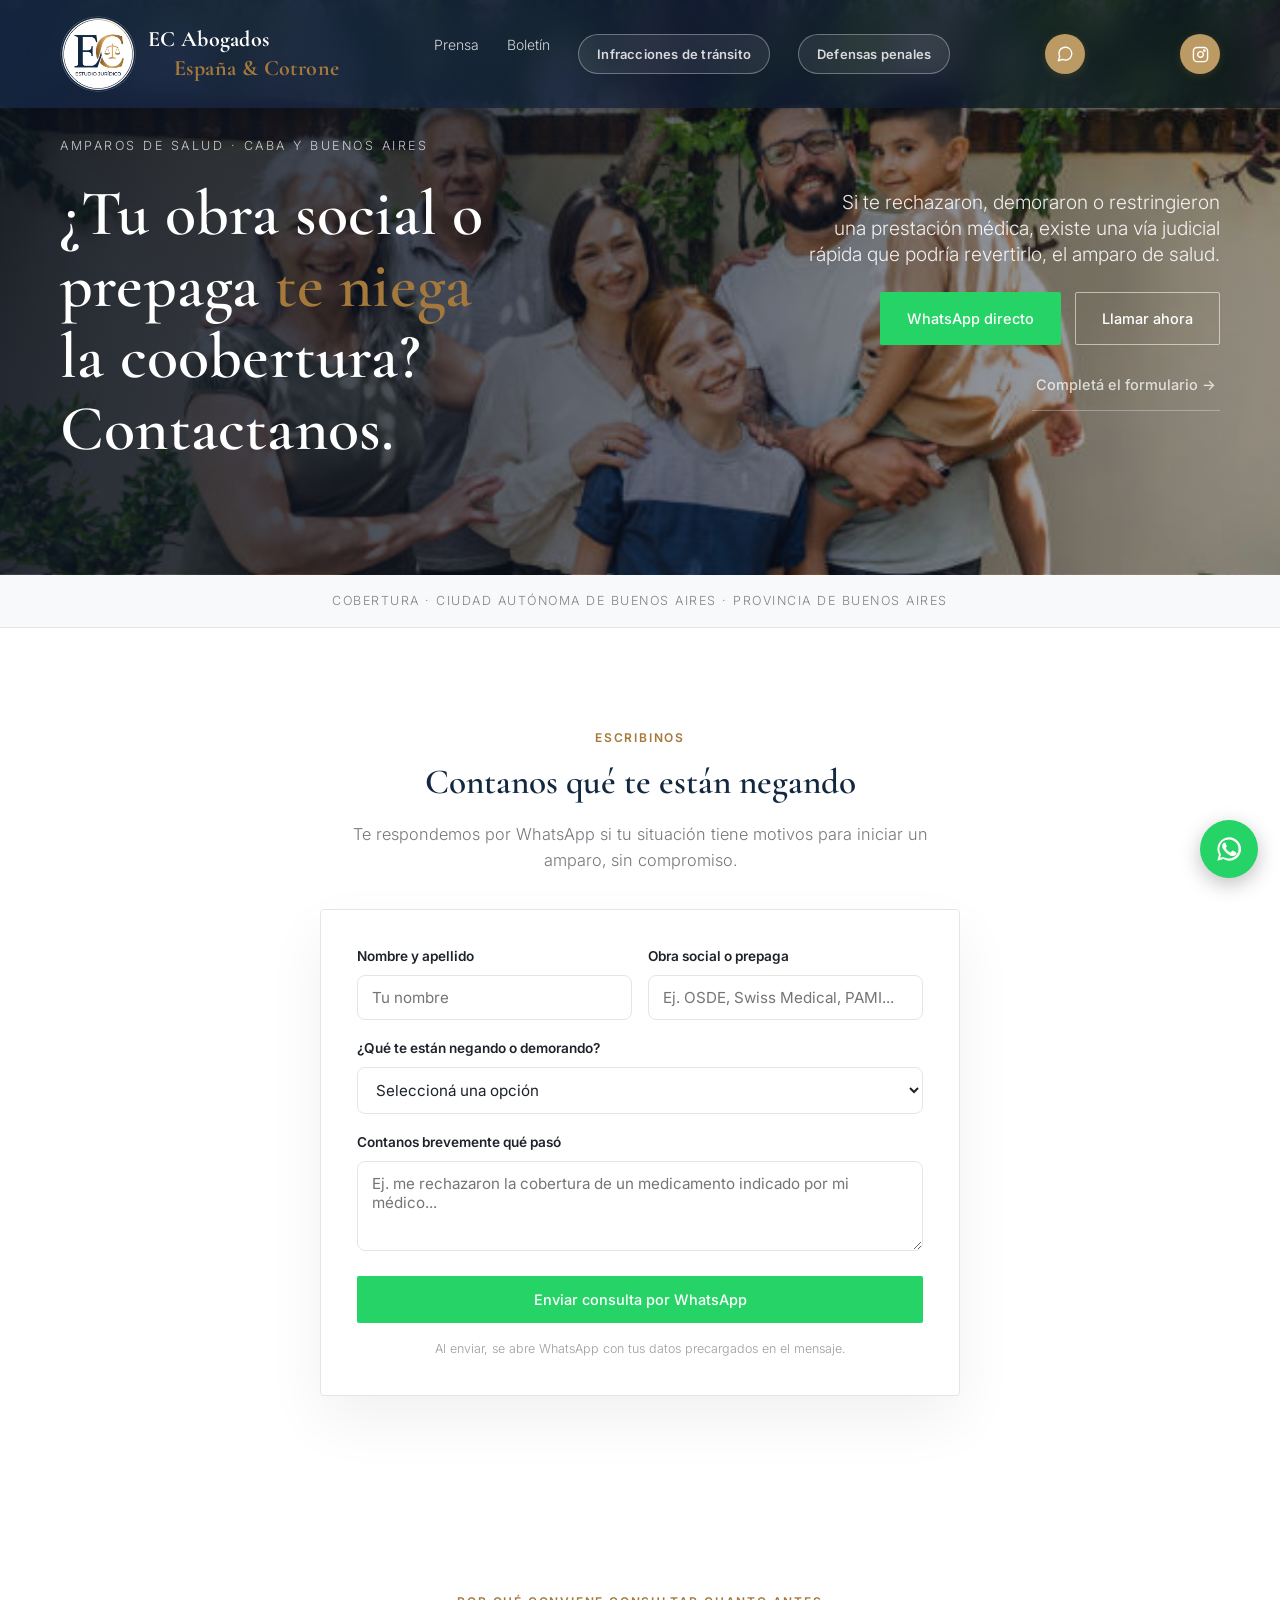
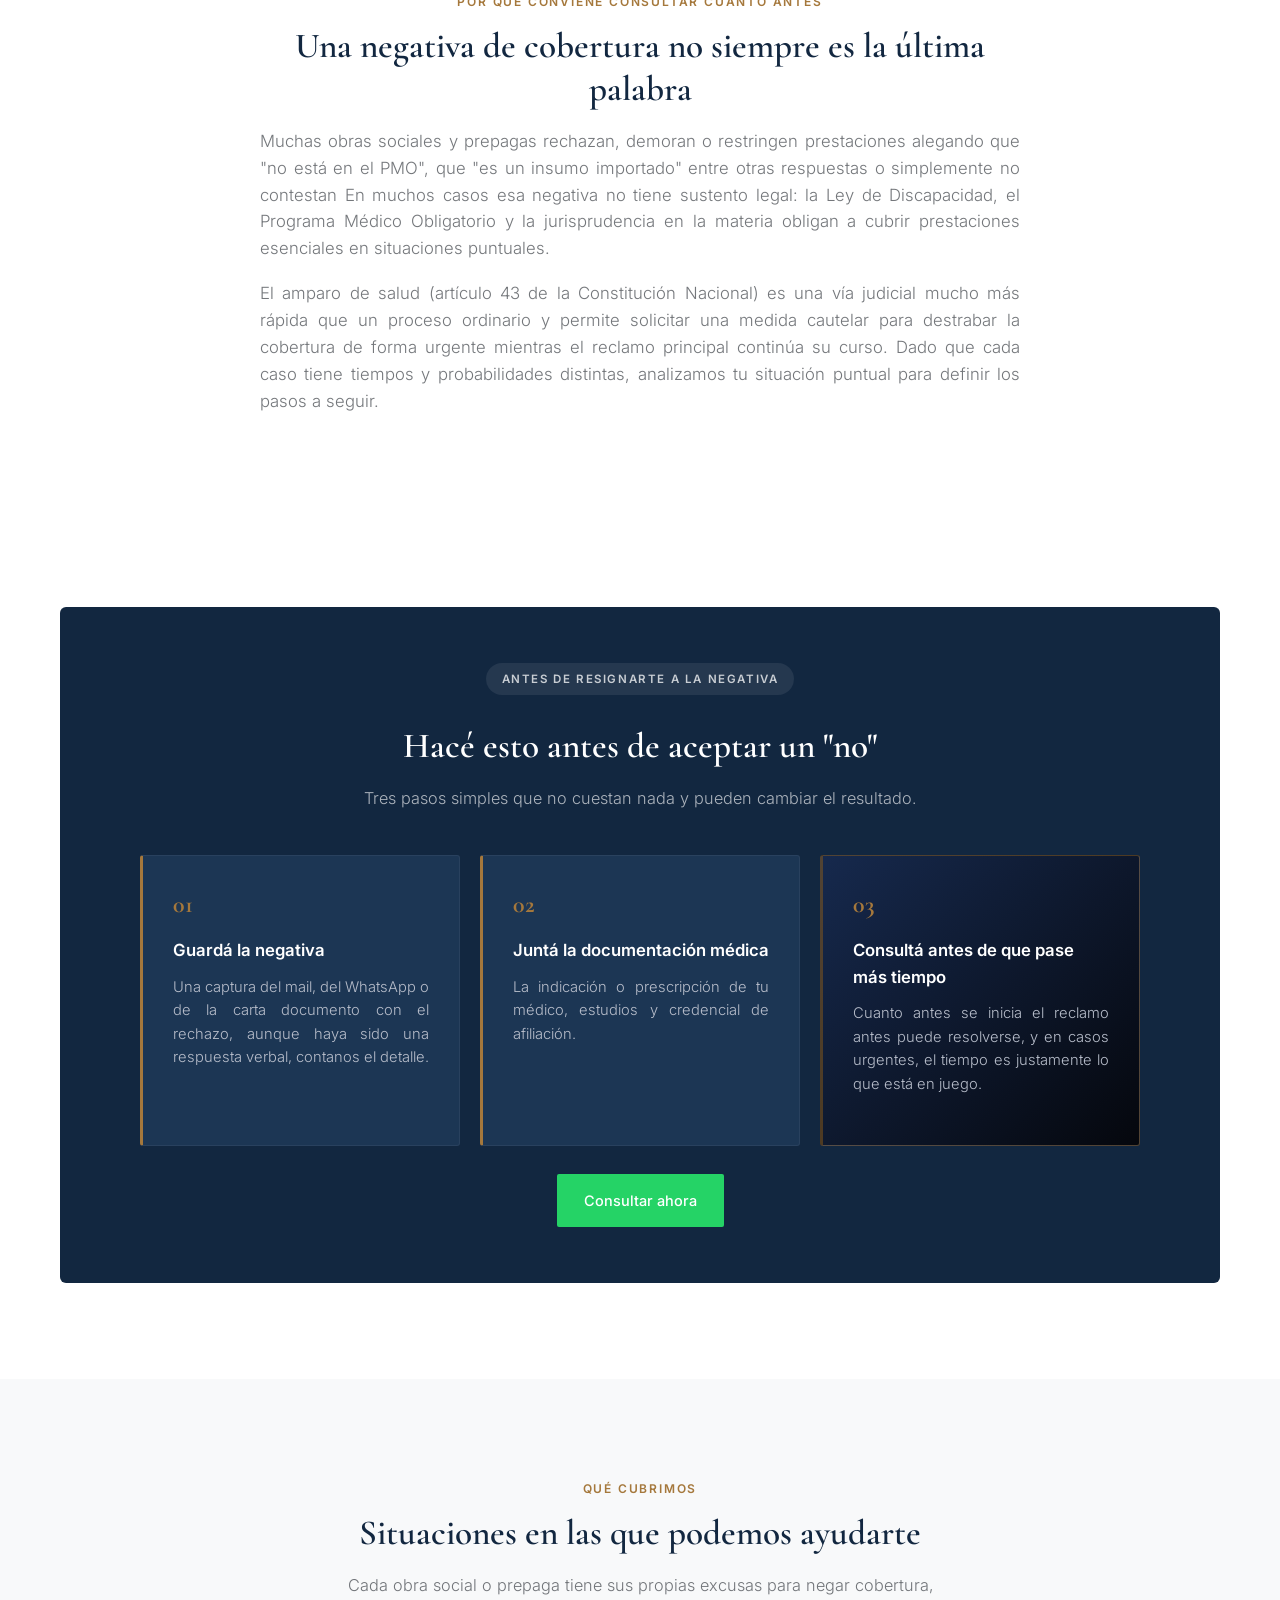
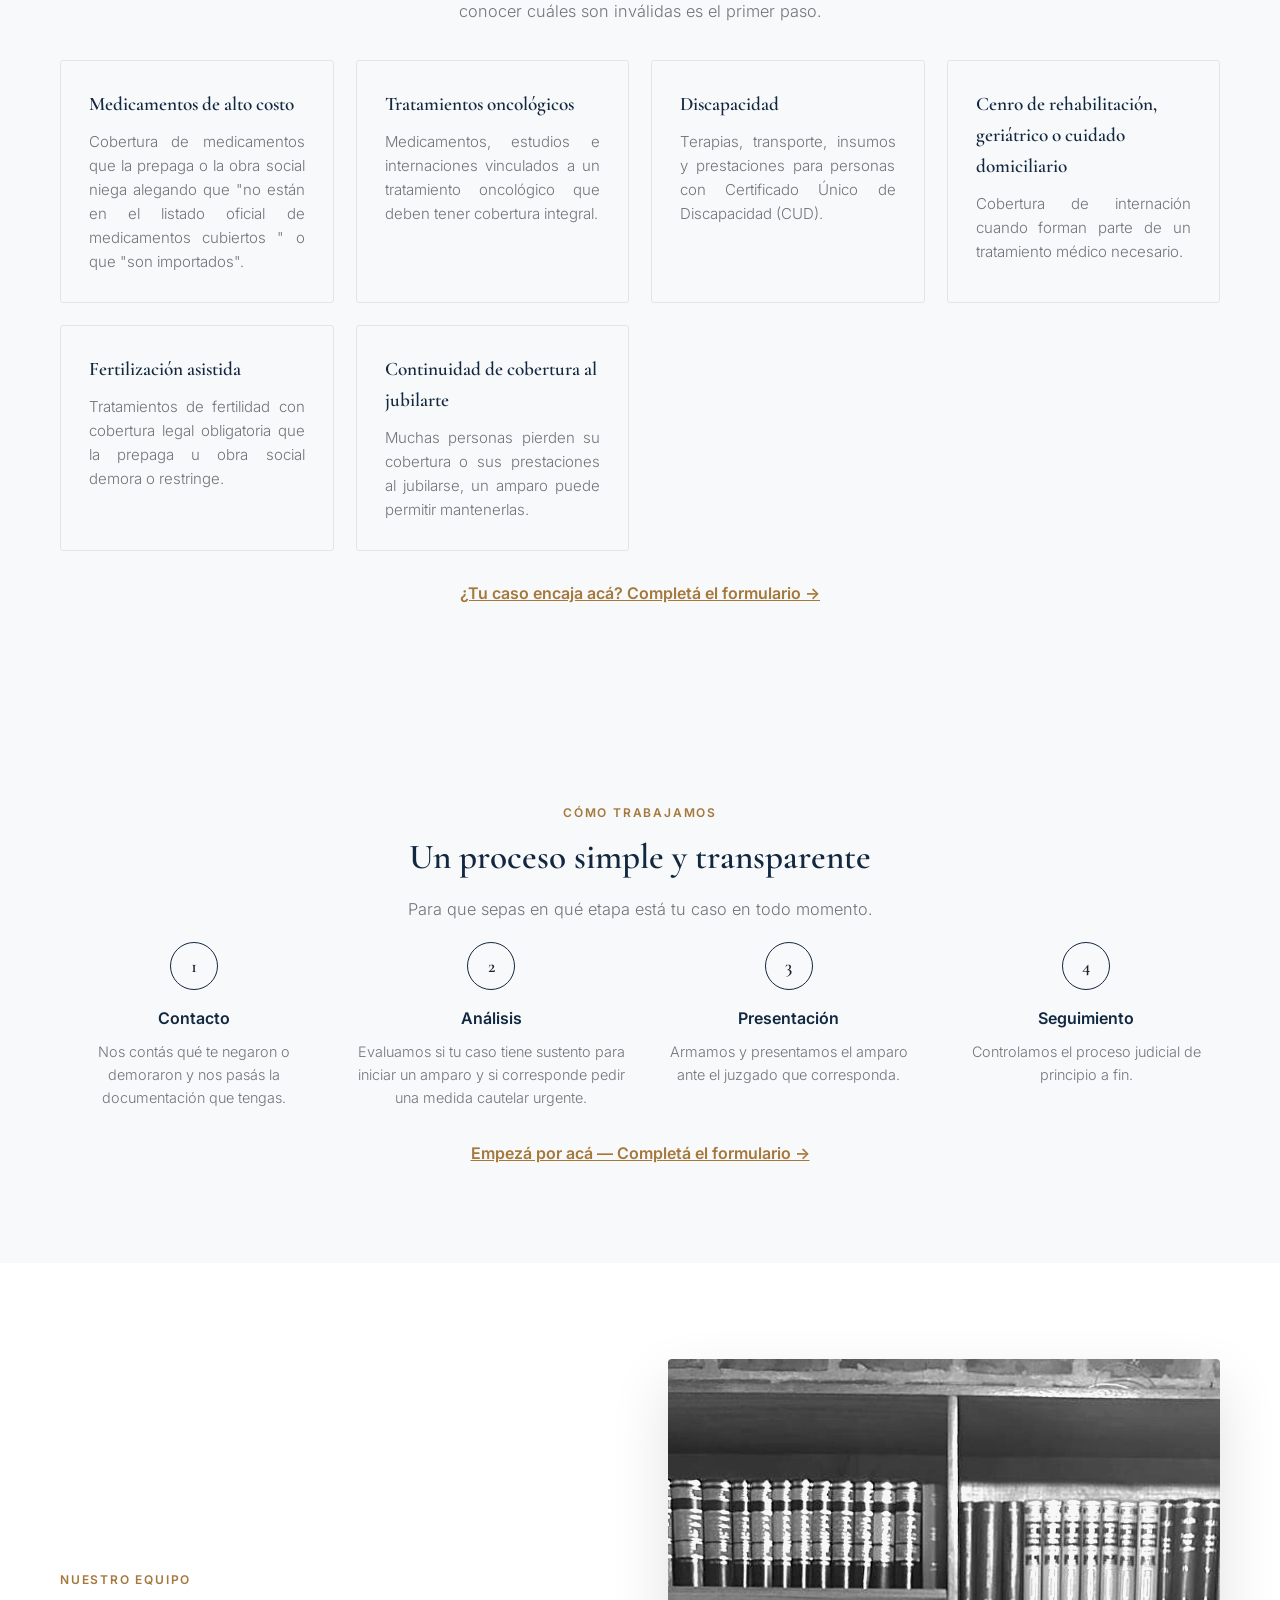
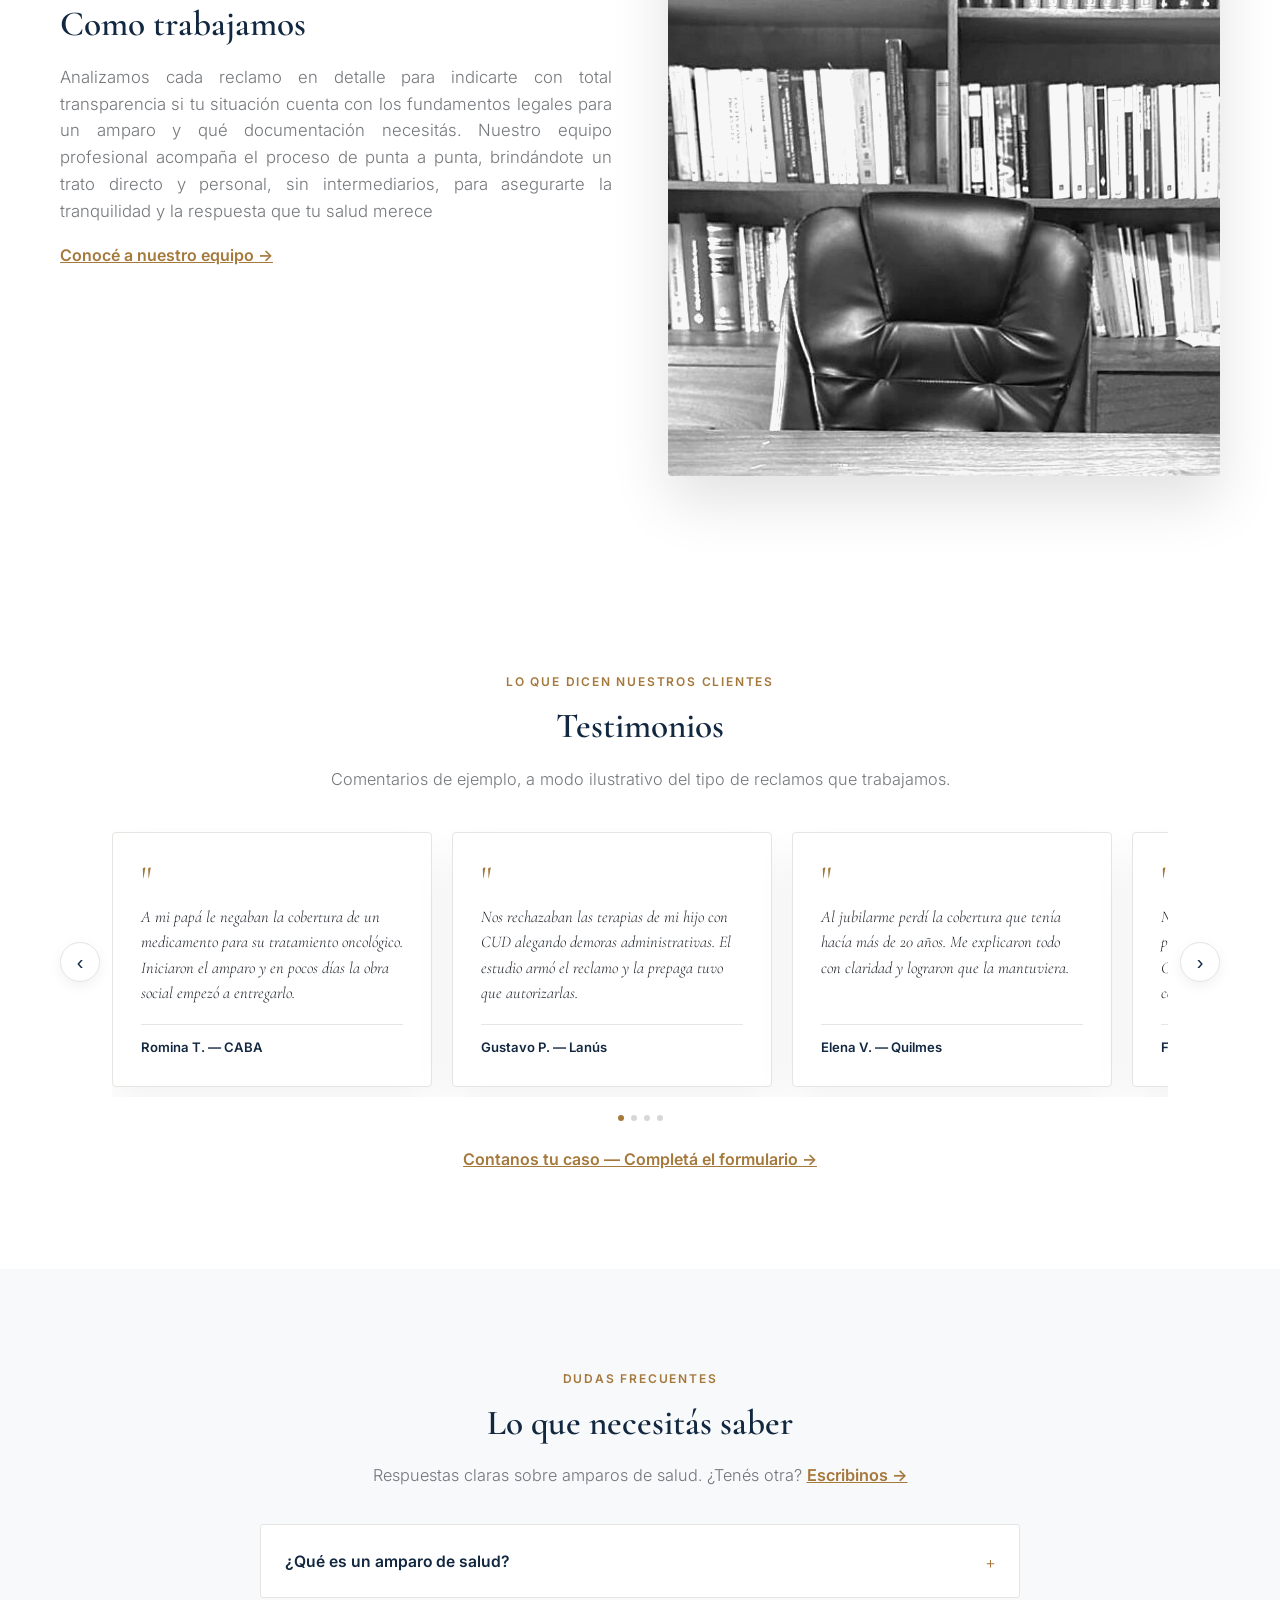
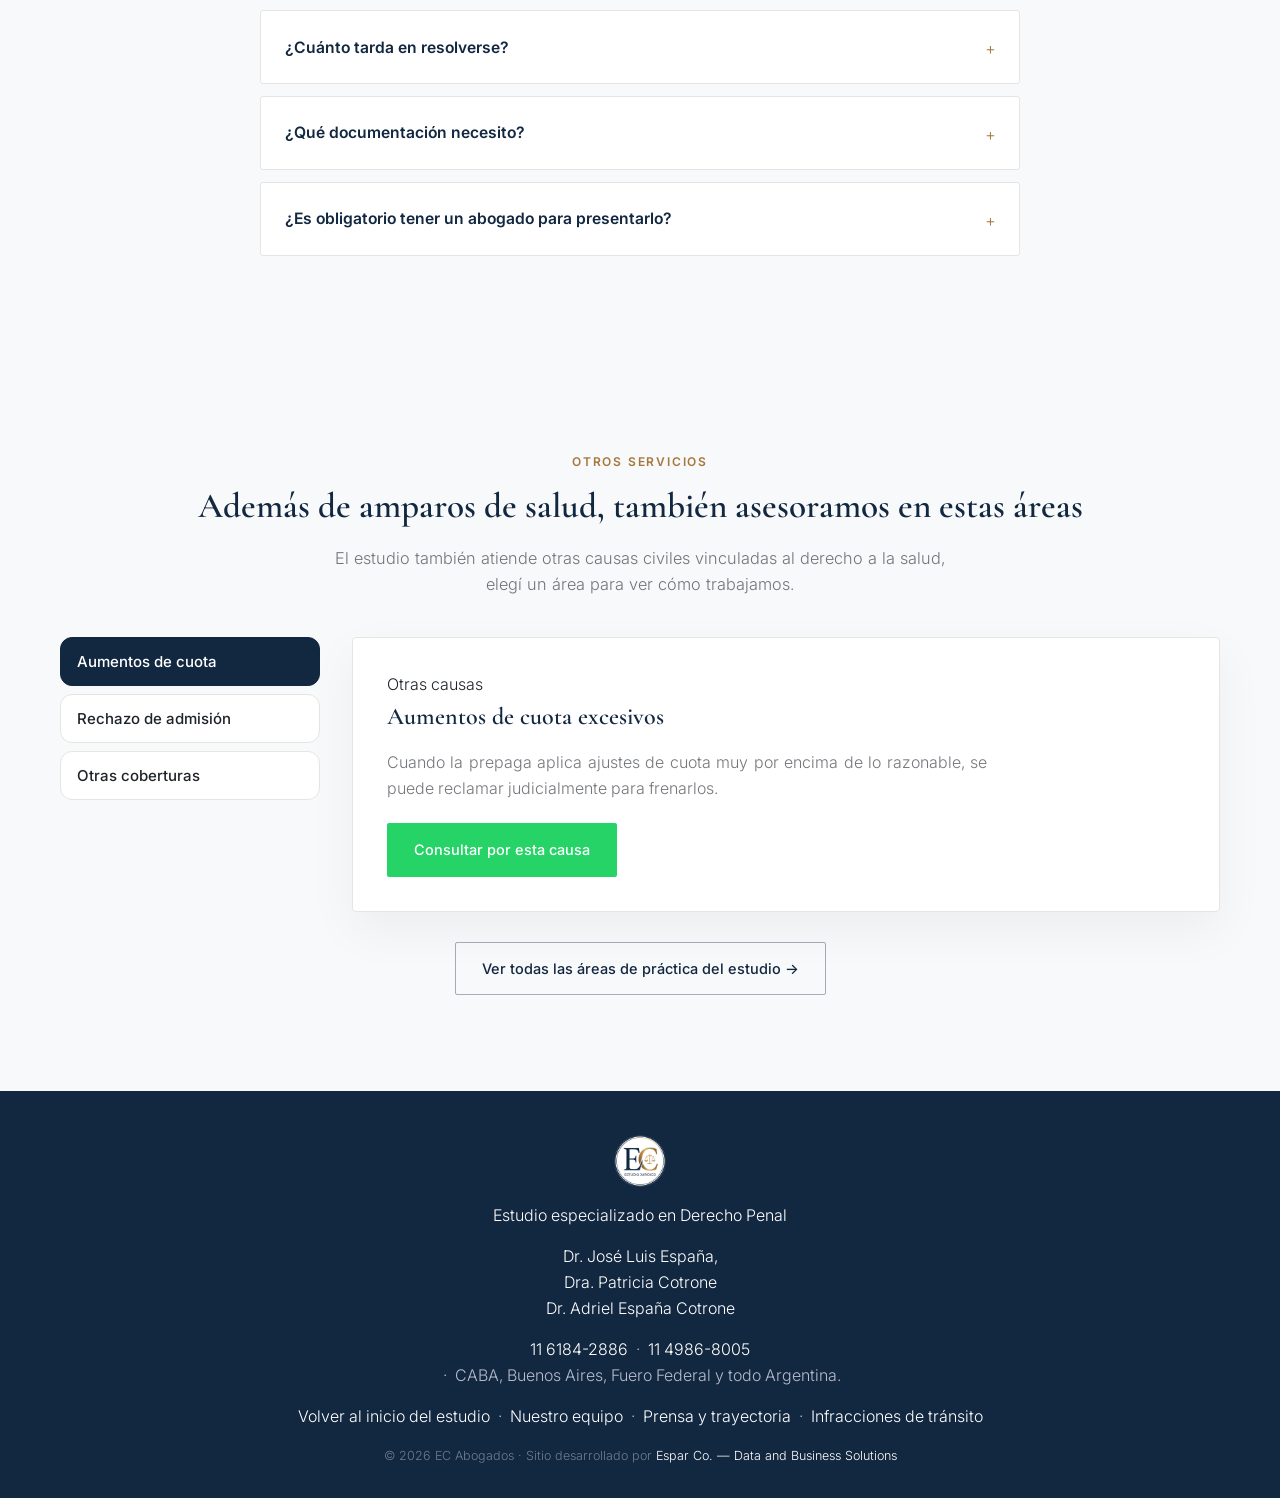
==== commit 36eee0a9: "Update index.html" ====
--- a/amparos-de-salud/index.html
+++ b/amparos-de-salud/index.html
@@ -303,38 +303,6 @@
   </div>
 </section>
 
-<section id="casos">
-  <div class="section-inner reveal">
-    <div class="center">
-      <div class="eyebrow">Nuestro trabajo</div>
-      <h2 class="section-title">Tipos de reclamos que resolvimos</h2>
-      <p class="section-sub">Comentarios representativos de nuestra gestión, a modo ilustrativo. No garantizan un resultado, cada caso es distinto.</p>
-    </div>
-    <div class="case-grid">
-      <div class="case-card">
-        <span class="case-num">01</span>
-        <span class="case-tag">Obra social</span>
-        <h3>Rechazo de medicamento de alto costo</h3>
-        <p>Amparo por la negativa a cubrir un medicamento indicado por el médico tratante, alegando que no figuraba en el vademécum.</p>
-      </div>
-      <div class="case-card">
-        <span class="case-num">02</span>
-        <span class="case-tag">Prepaga</span>
-        <h3>Demora en autorizar una prestación por discapacidad</h3>
-        <p>Reclamo por la demora injustificada en autorizar terapias correspondientes a un Certificado Único de Discapacidad.</p>
-      </div>
-      <div class="case-card">
-        <span class="case-num">03</span>
-        <span class="case-tag">Obra social</span>
-        <h3>Pérdida de cobertura al jubilarse</h3>
-        <p>Gestión para mantener la cobertura y las prestaciones tras la baja automática que suele producirse con la jubilación.</p>
-      </div>
-    </div>
-    <p class="center" style="margin-top:32px;">
-      <a href="#consulta" style="color:var(--accent); font-weight:600;">Contanos tu caso — Completá el formulario →</a>
-    </p>
-  </div>
-</section>
 
 <section id="sobre">
   <div class="section-inner reveal">
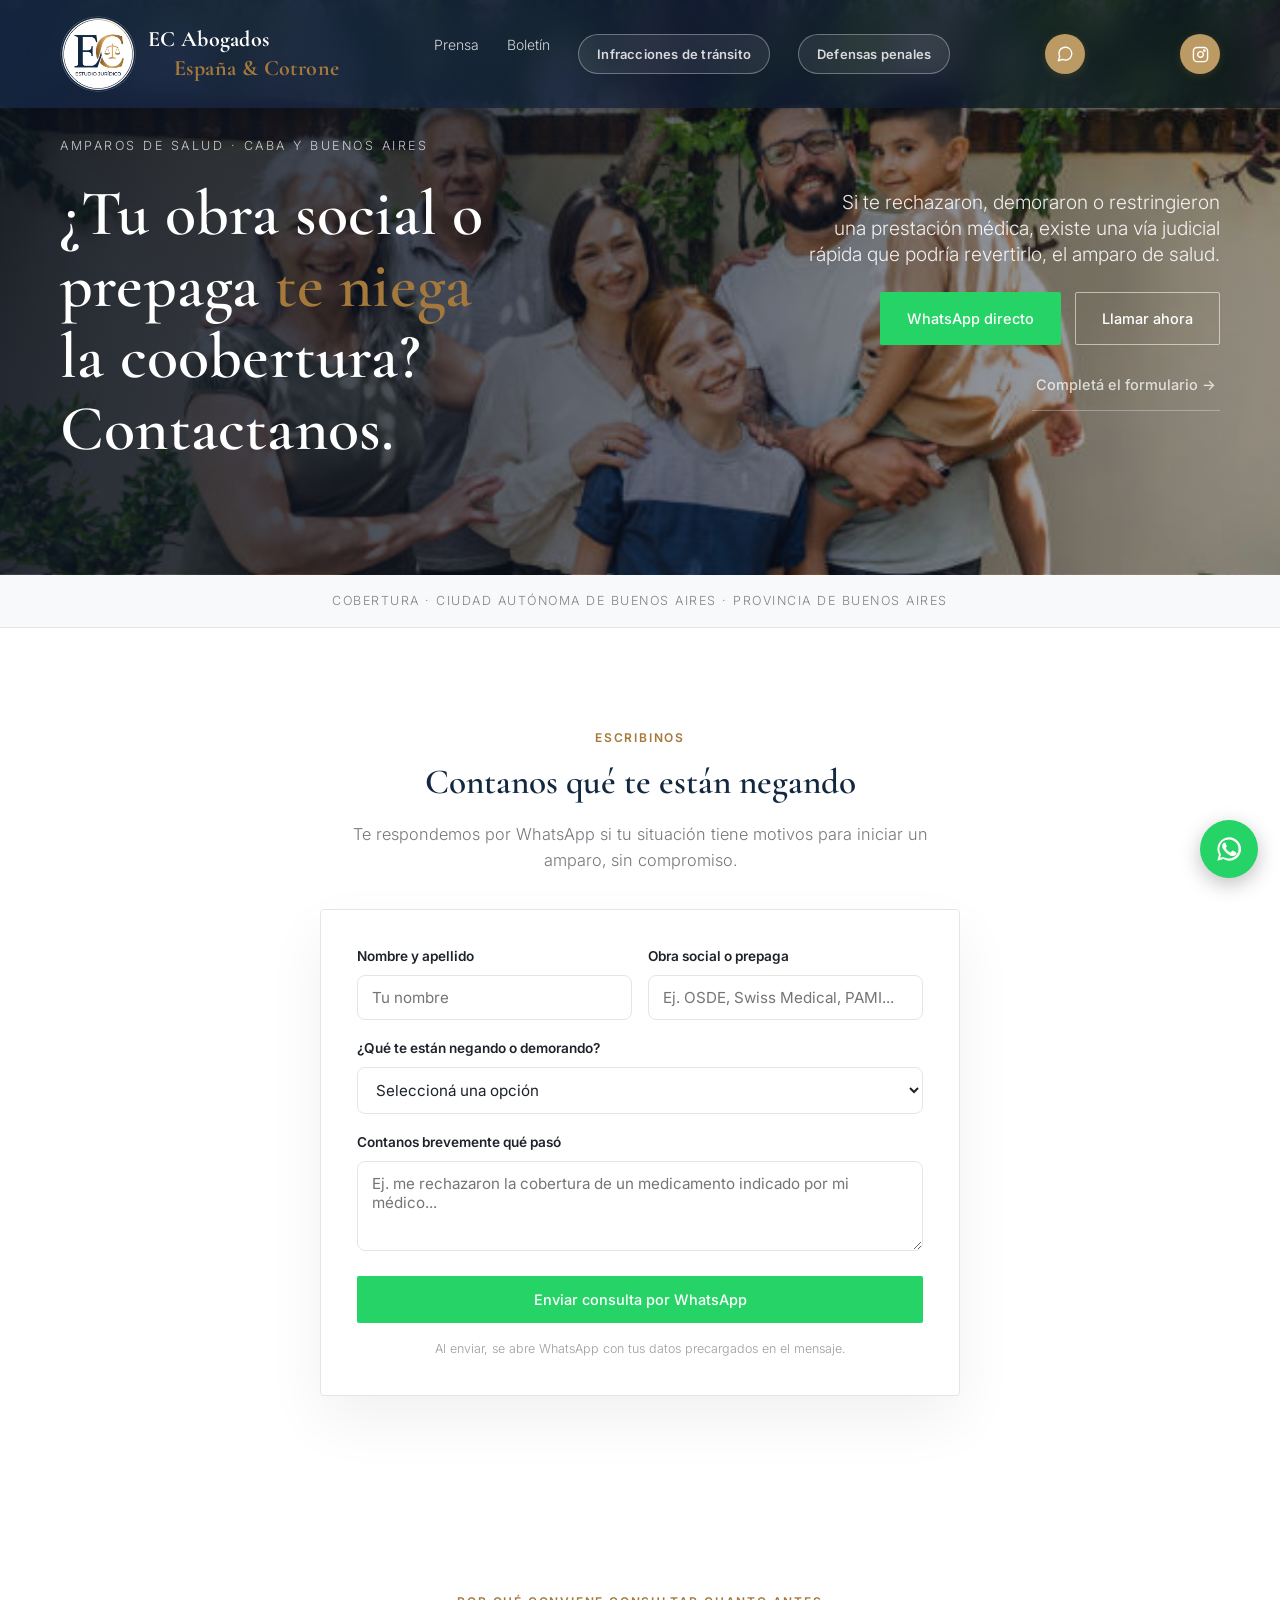
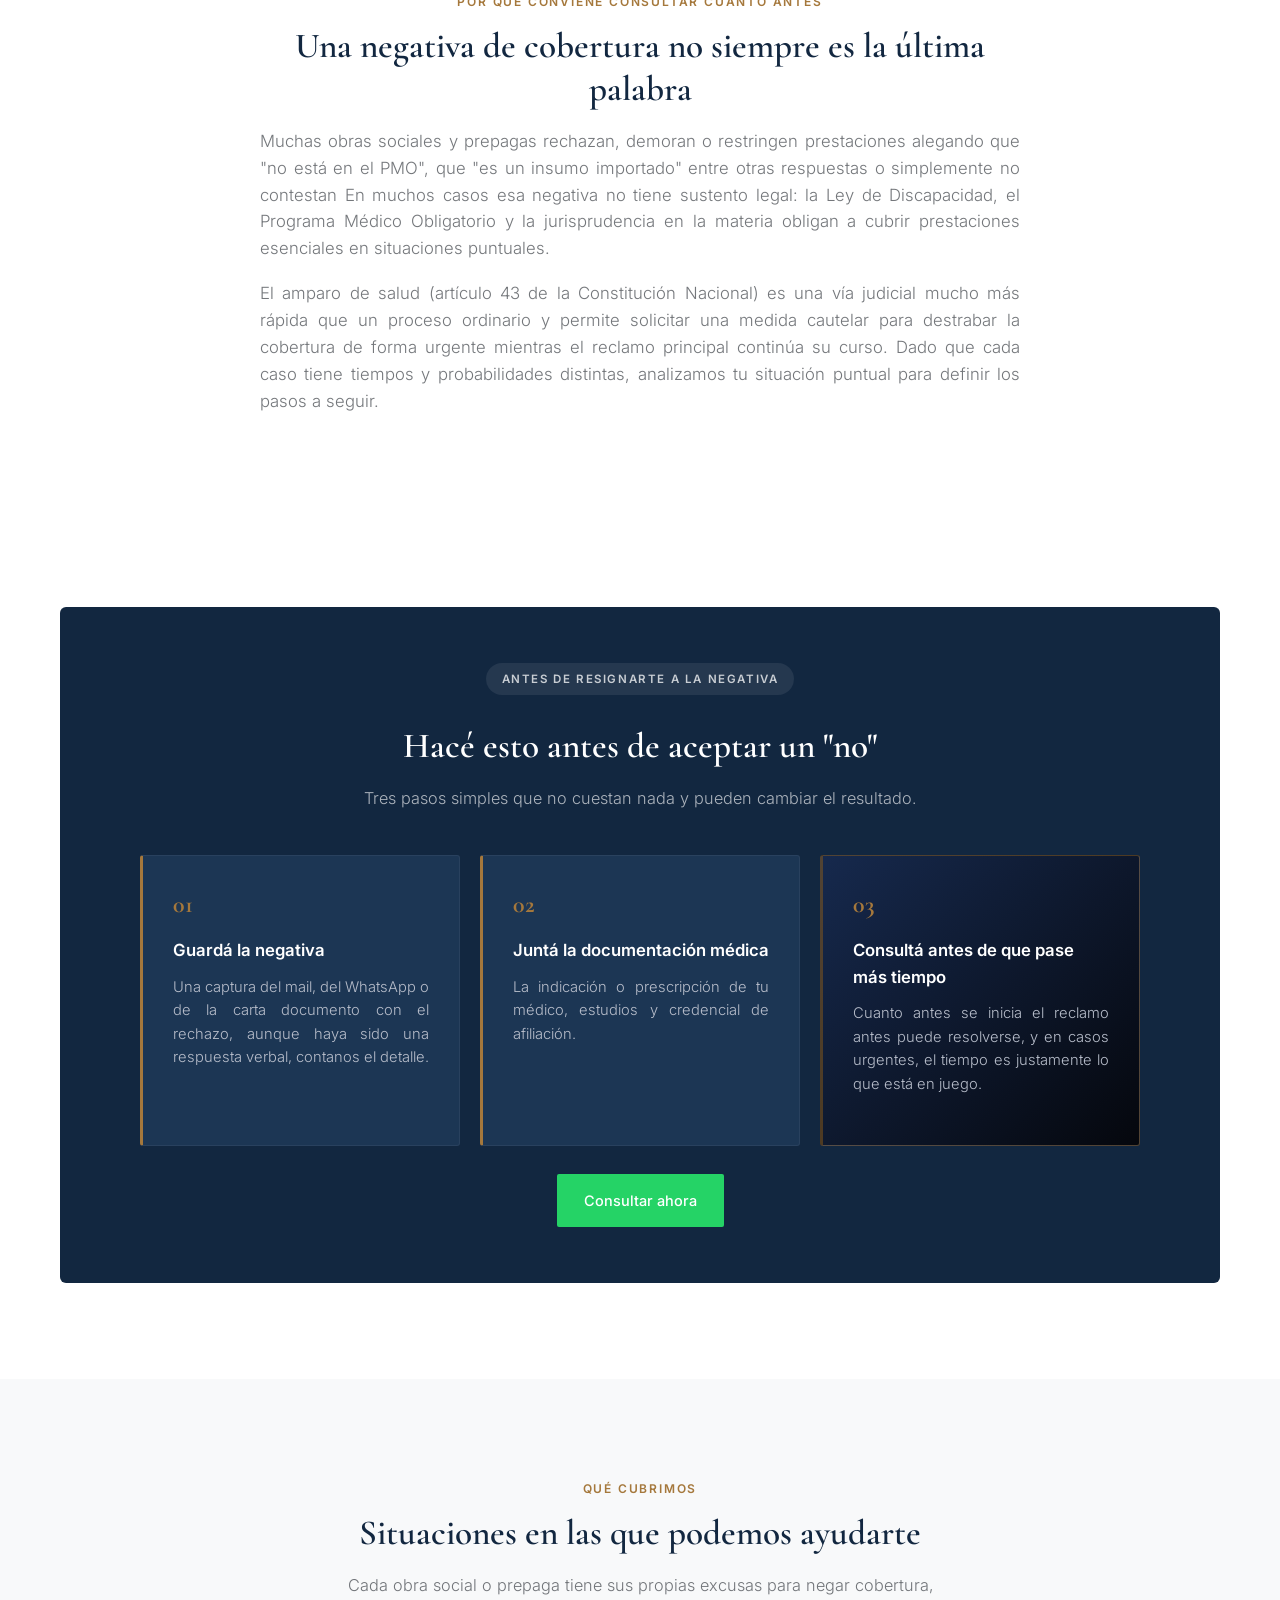
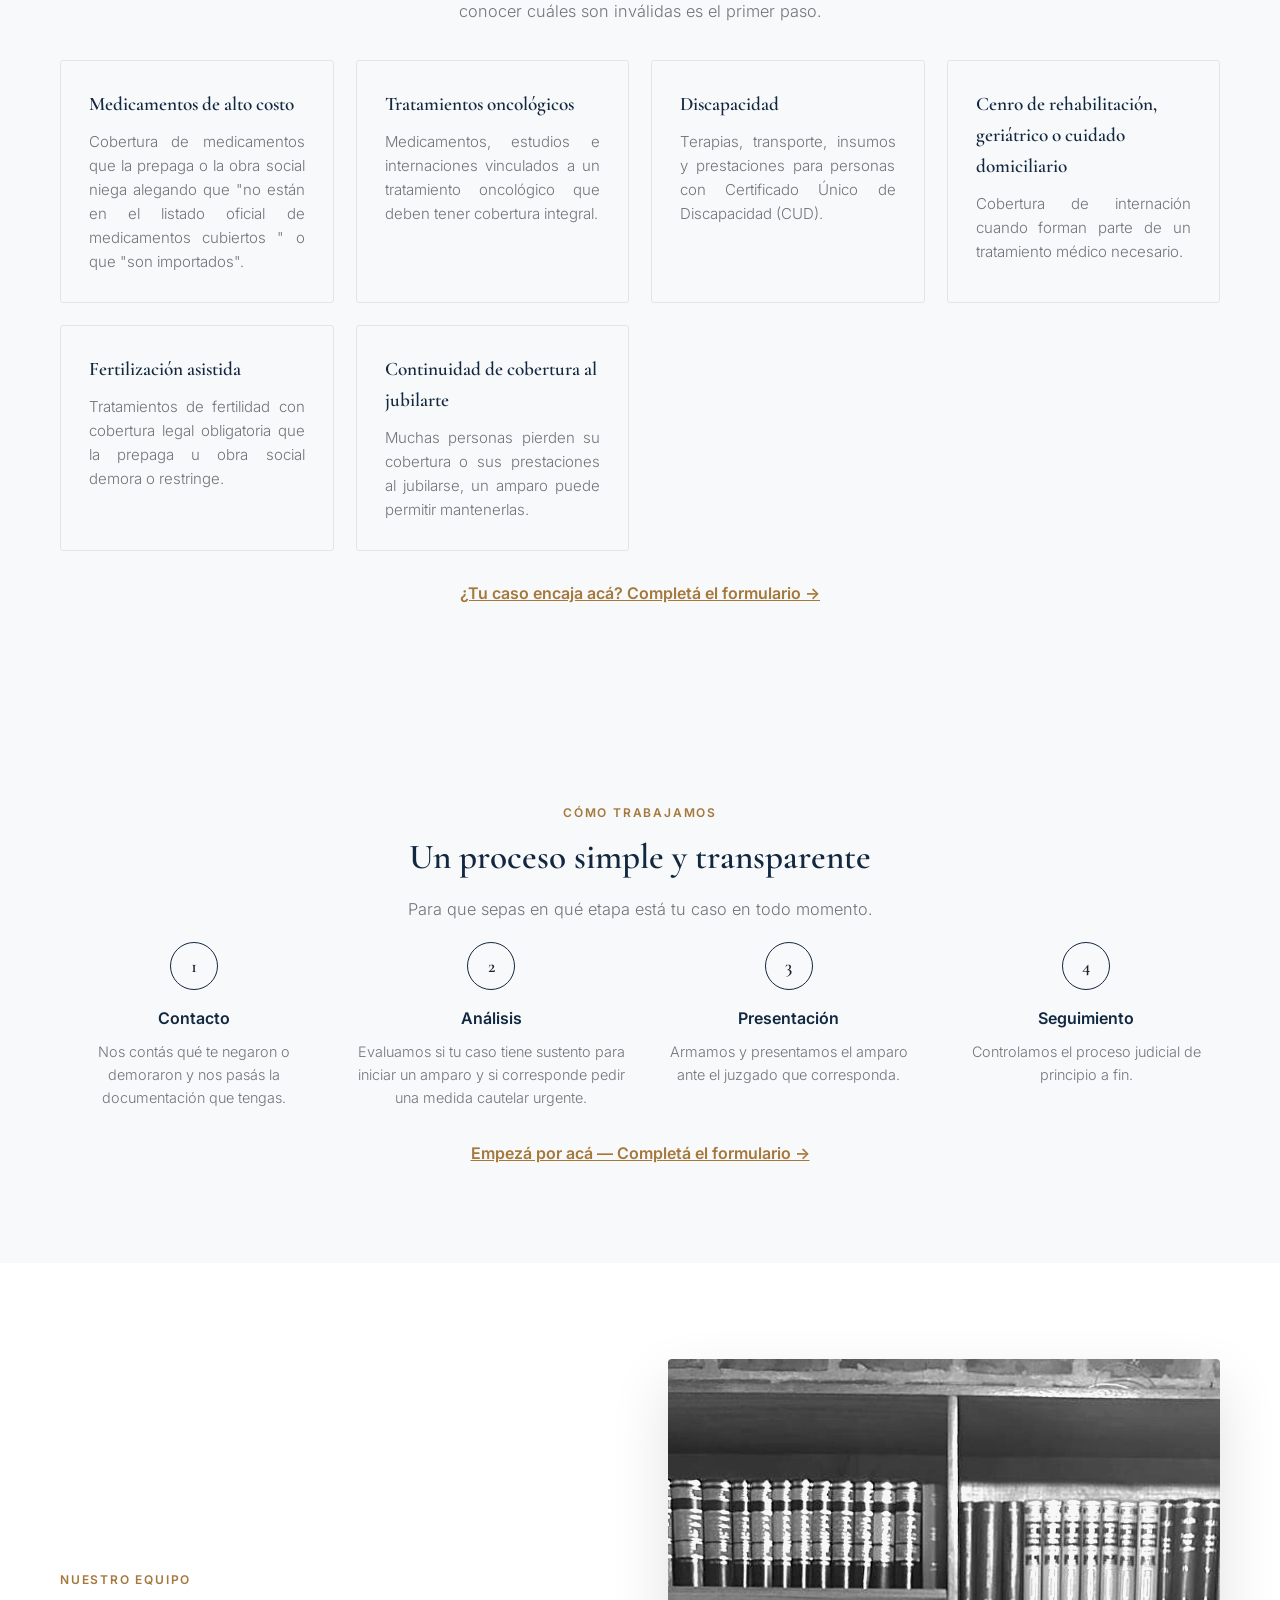
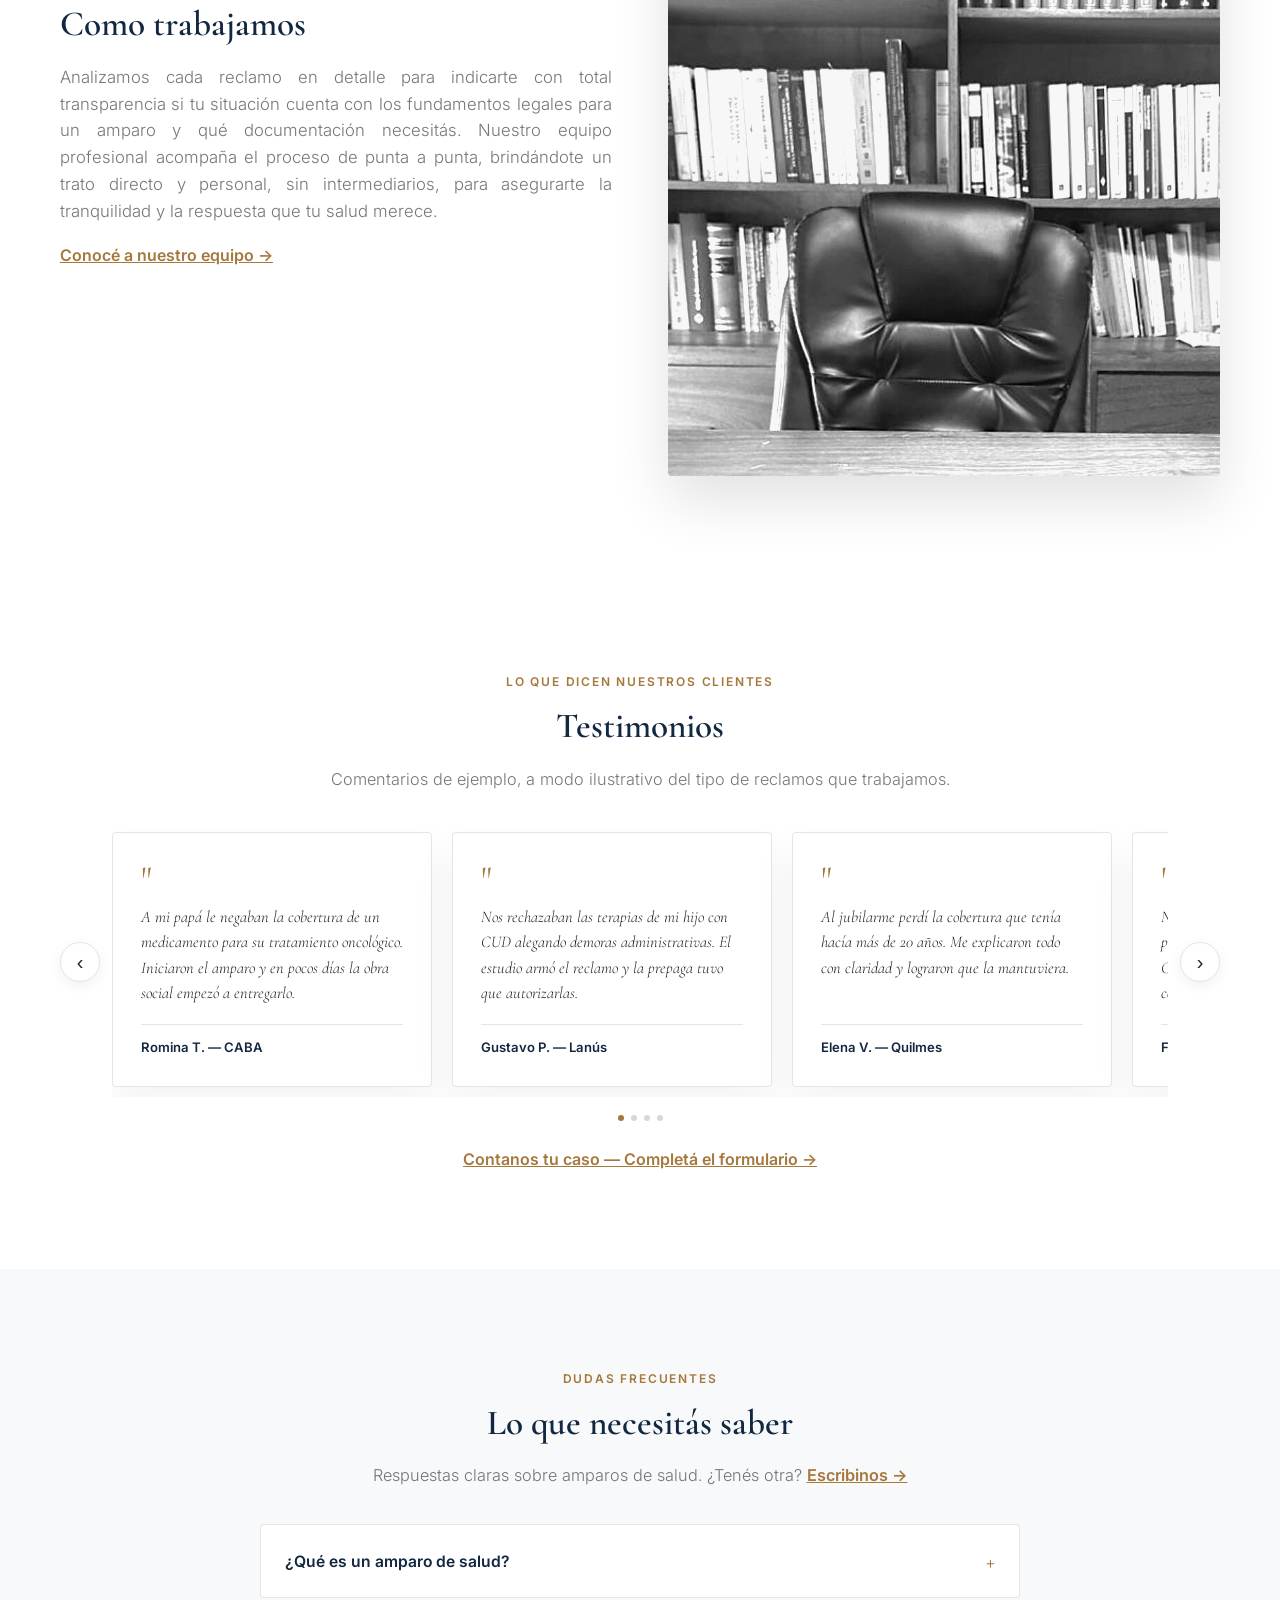
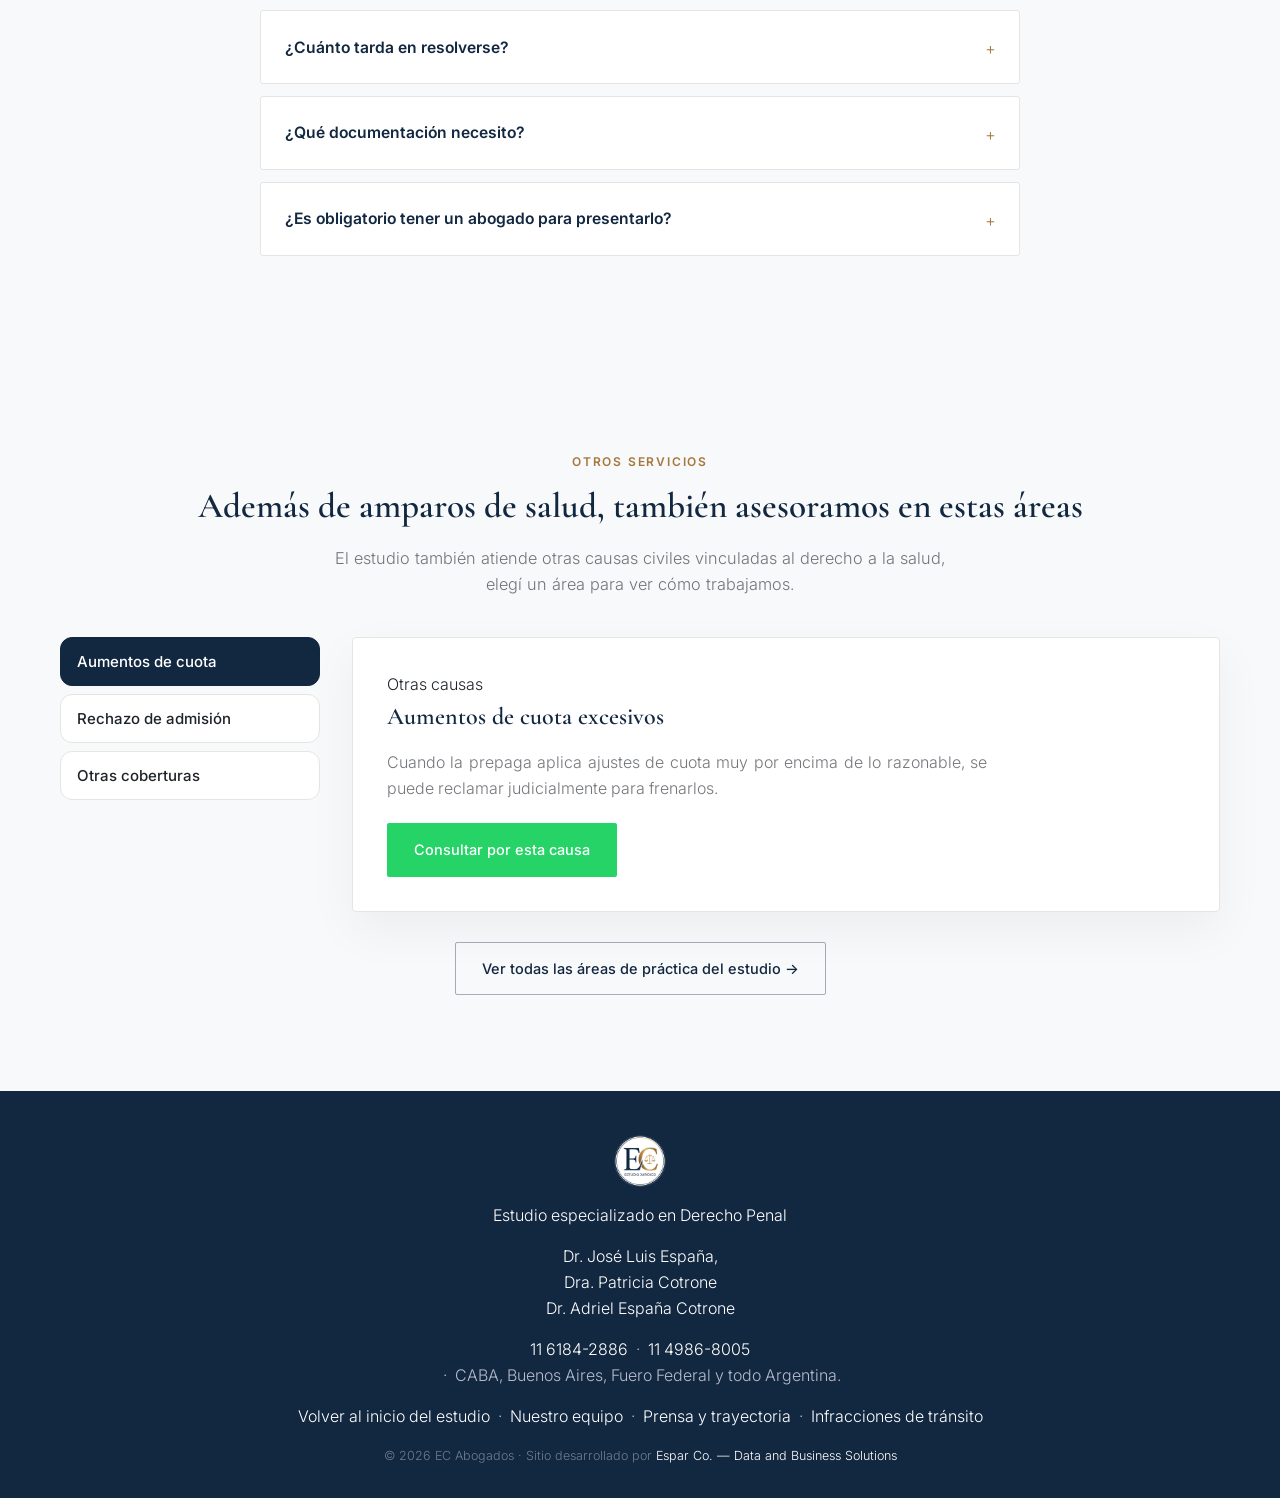
==== commit 82a8383a: "Update index.html" ====
--- a/amparos-de-salud/index.html
+++ b/amparos-de-salud/index.html
@@ -310,7 +310,7 @@
       <div class="mission-text">
         <div class="eyebrow">Nuestro Equipo</div>
         <h2 class="section-title">Como trabajamos</h2>
-        <p>Analizamos cada reclamo en detalle para indicarte con total transparencia si tu situación cuenta con los fundamentos legales para un amparo y qué documentación necesitás. Nuestro equipo profesional acompaña el proceso de punta a punta, brindándote un trato directo y personal, sin intermediarios, para asegurarte la tranquilidad y la respuesta que tu salud merece</p>
+        <p>Analizamos cada reclamo en detalle para indicarte con total transparencia si tu situación cuenta con los fundamentos legales para un amparo y qué documentación necesitás. Nuestro equipo profesional acompaña el proceso de punta a punta, brindándote un trato directo y personal, sin intermediarios, para asegurarte la tranquilidad y la respuesta que tu salud merece.</p>
         <a href="../equipo/" style="color:var(--accent); font-weight:600;">Conocé a nuestro equipo →</a>
       </div>
       <img class="mission-photo" src="../fotos/Estudio-biblioteca.jpg?v=20260905a" alt="Biblioteca jurídica de EC Abogados">
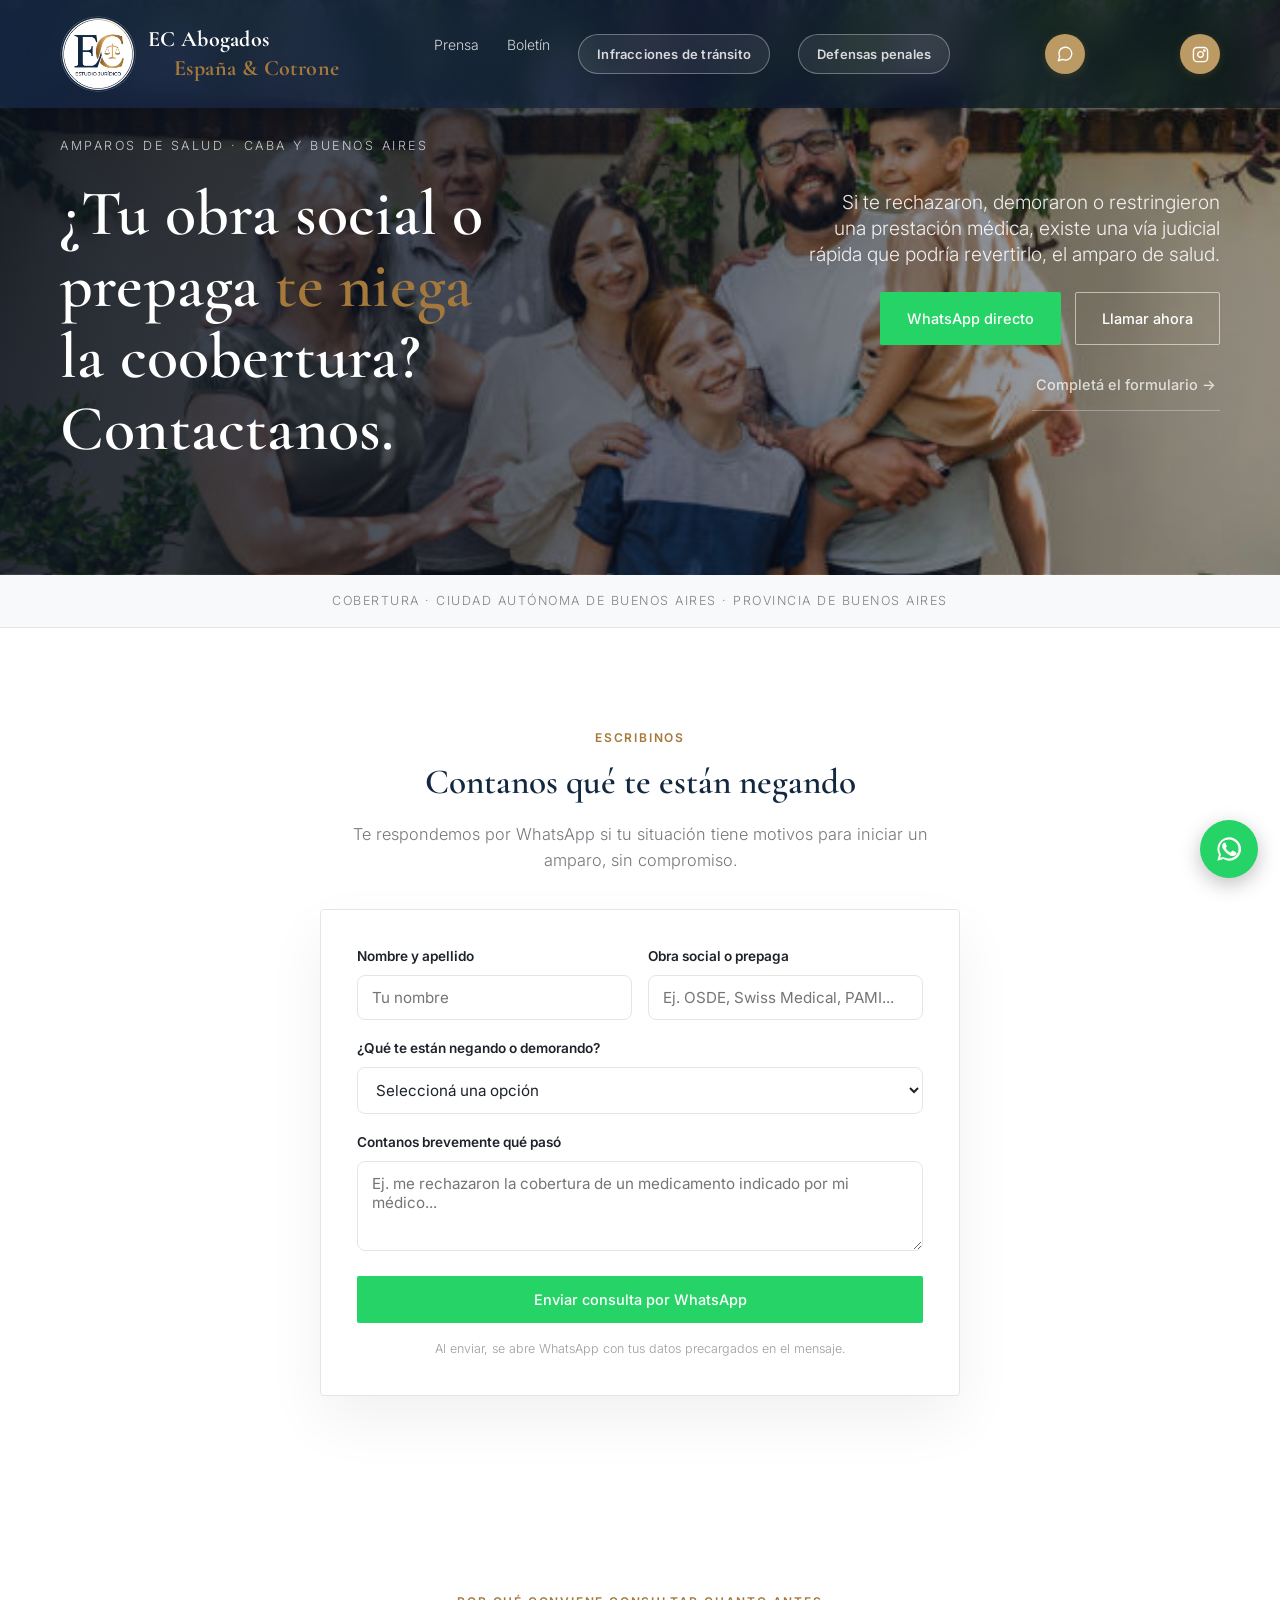
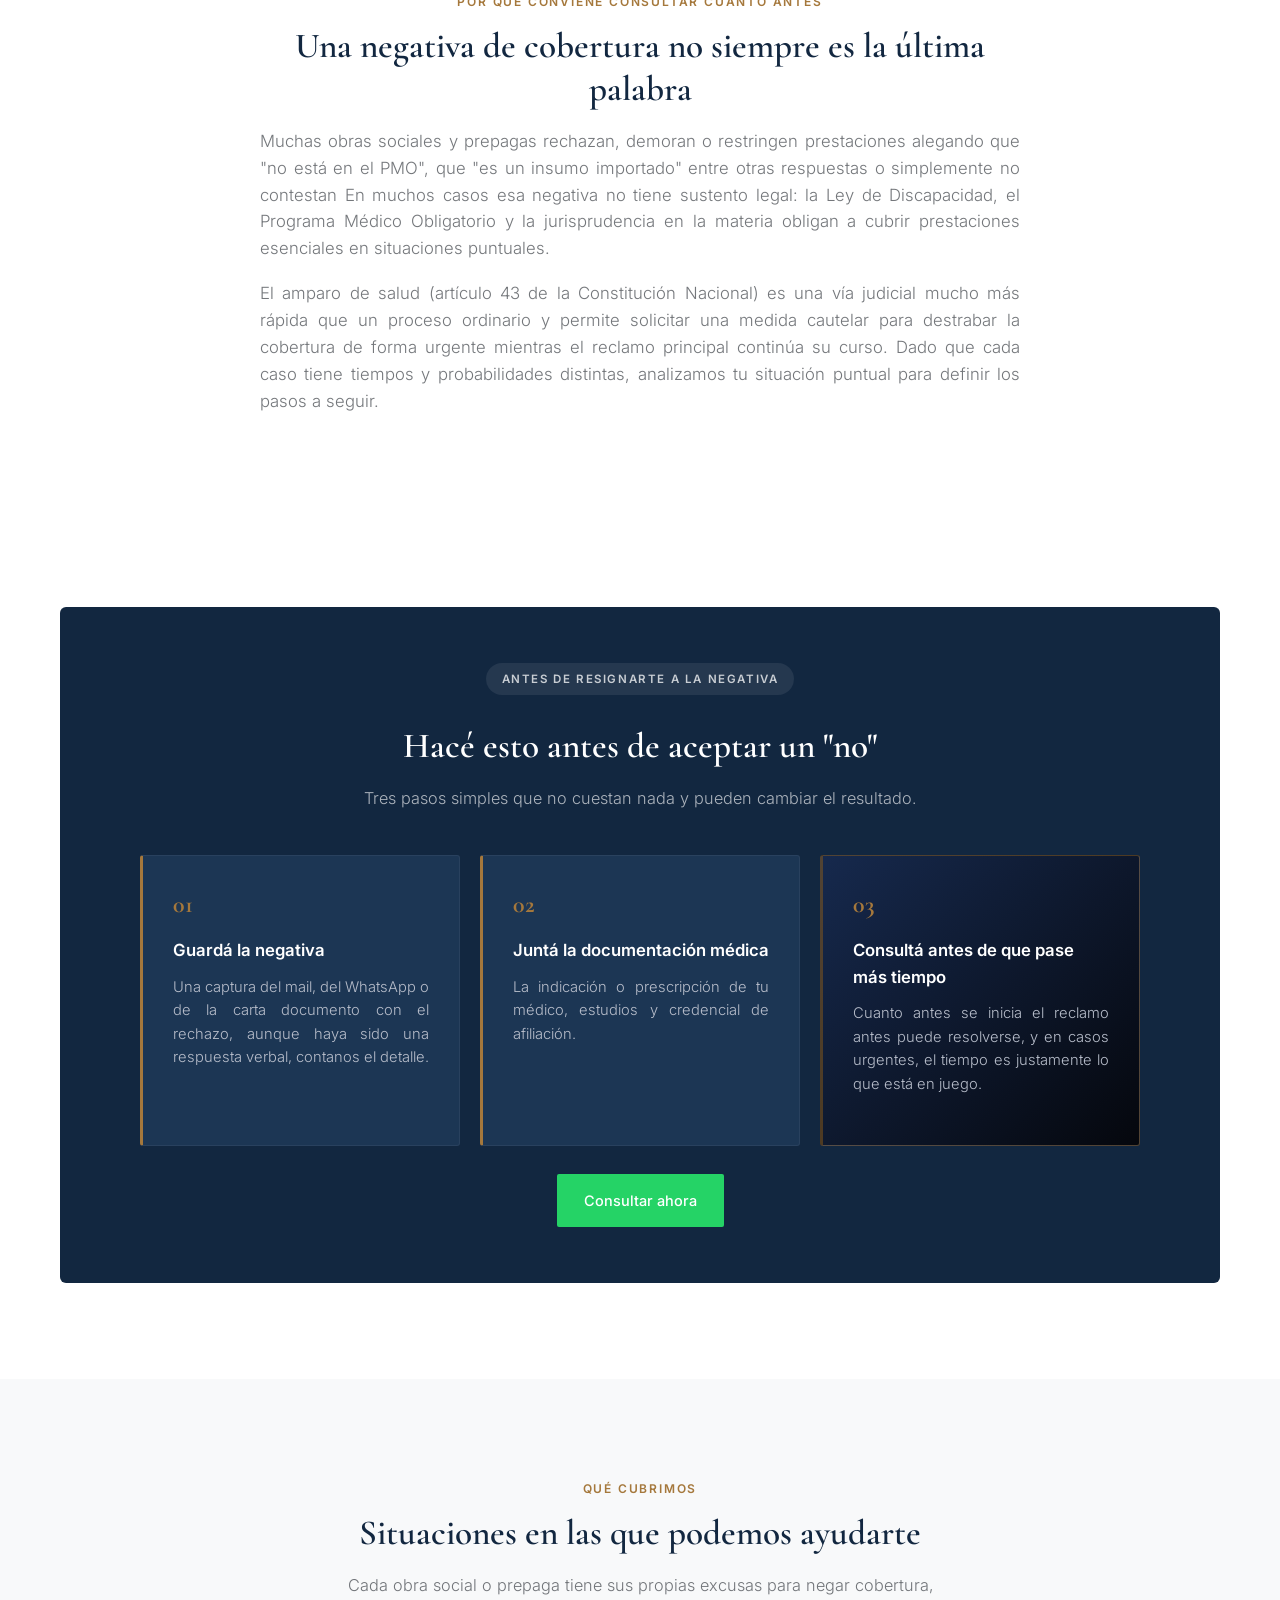
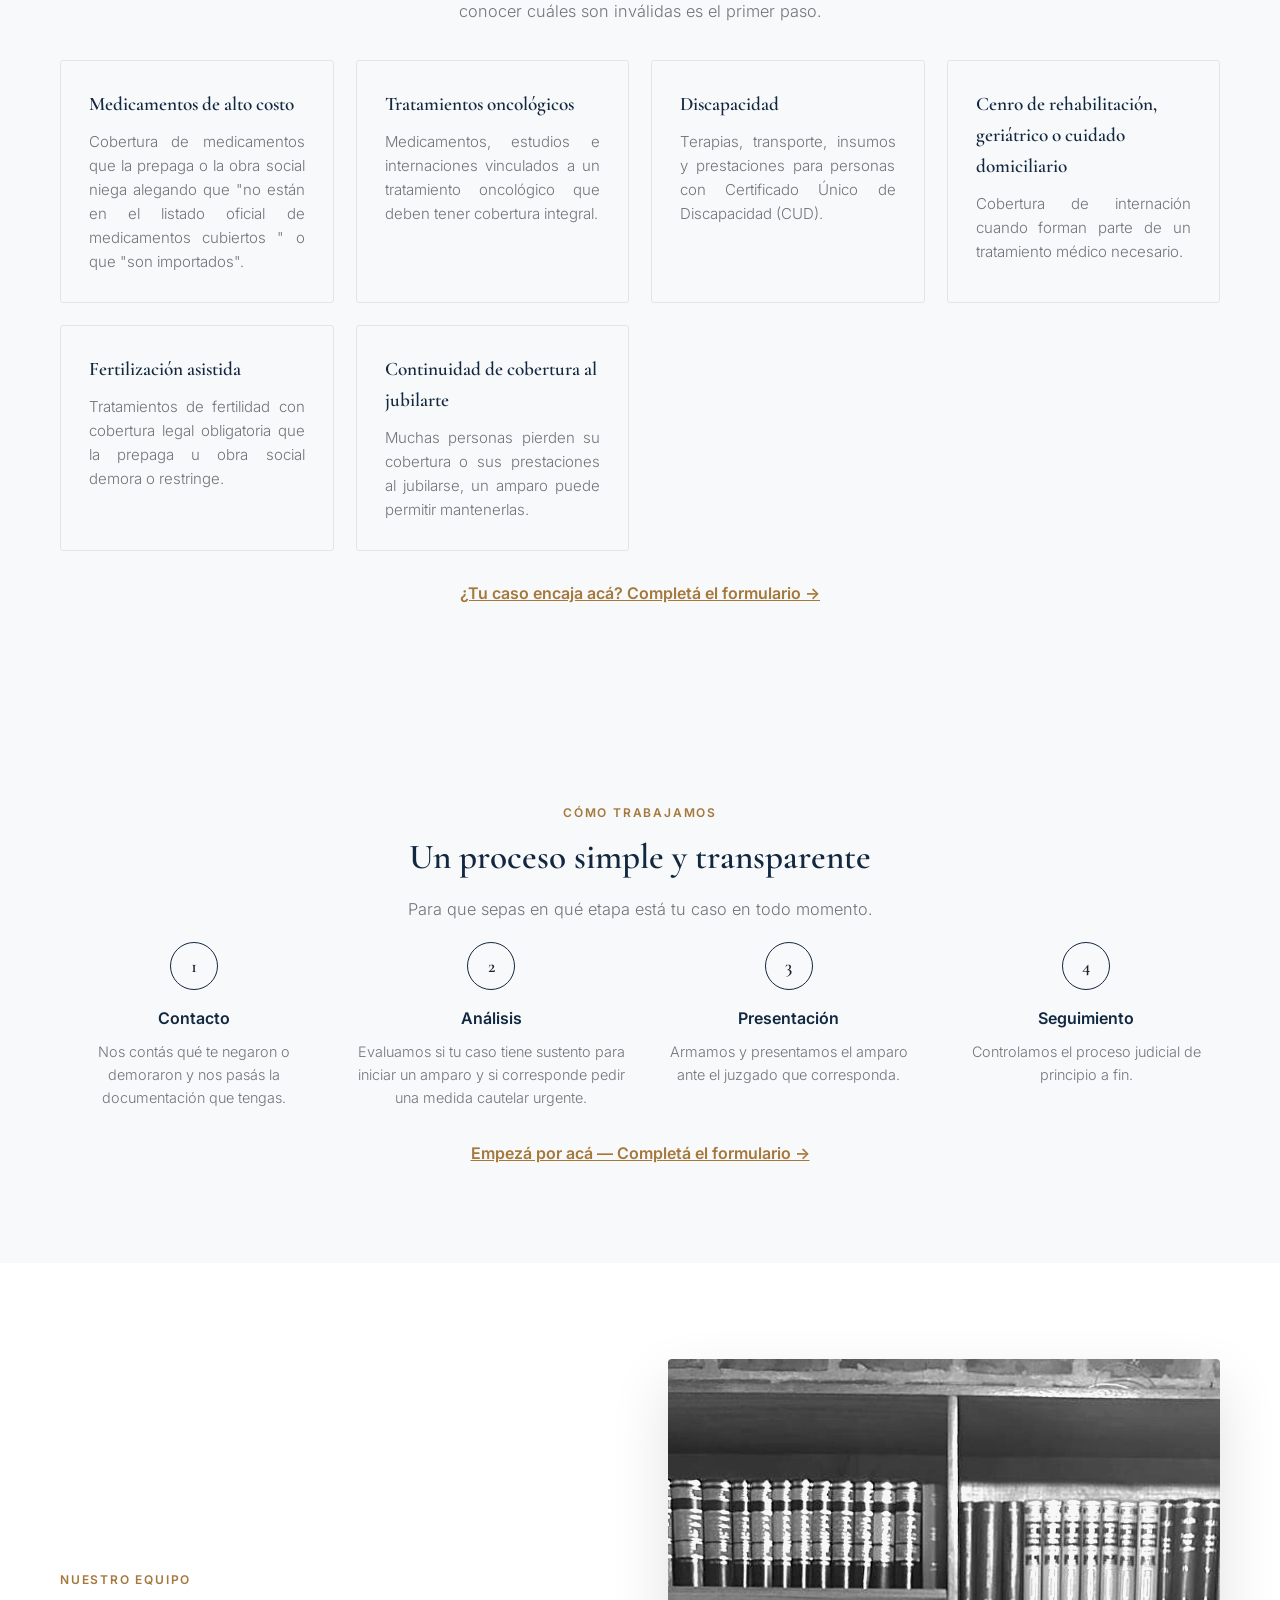
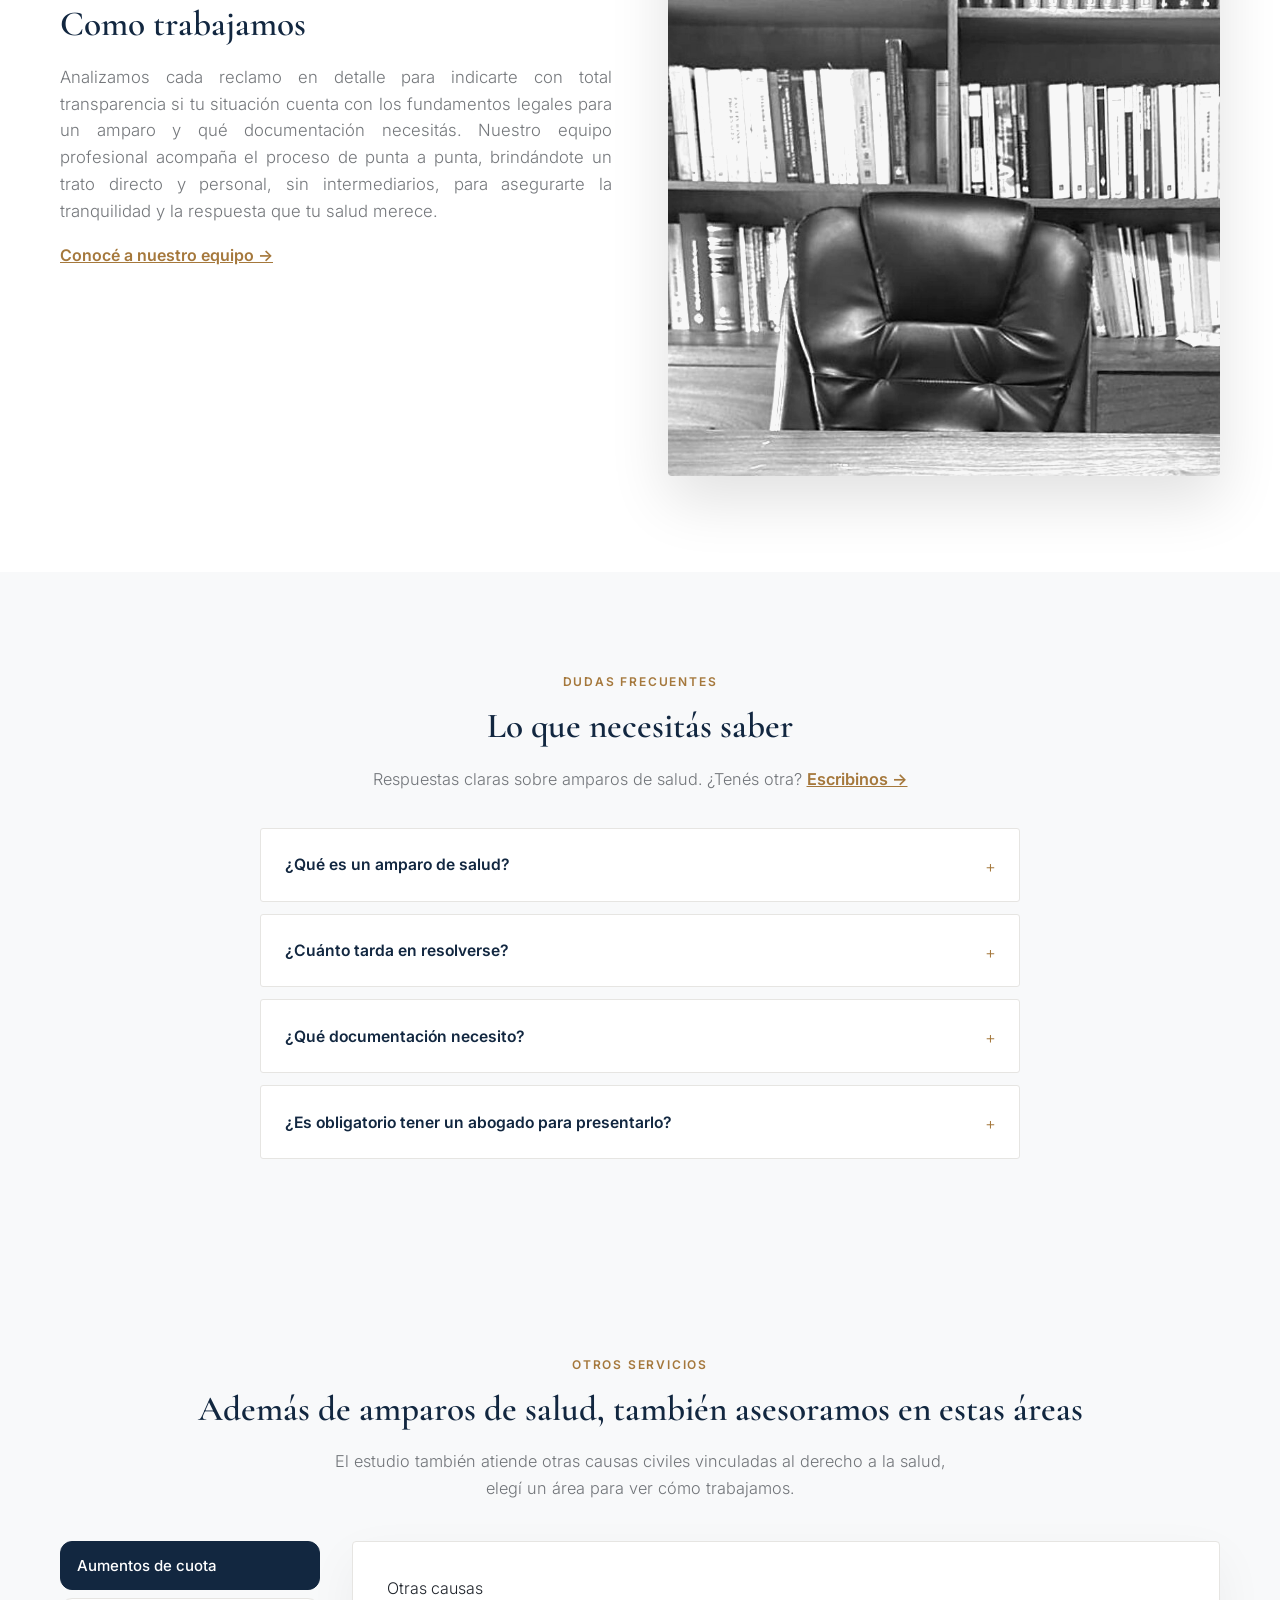
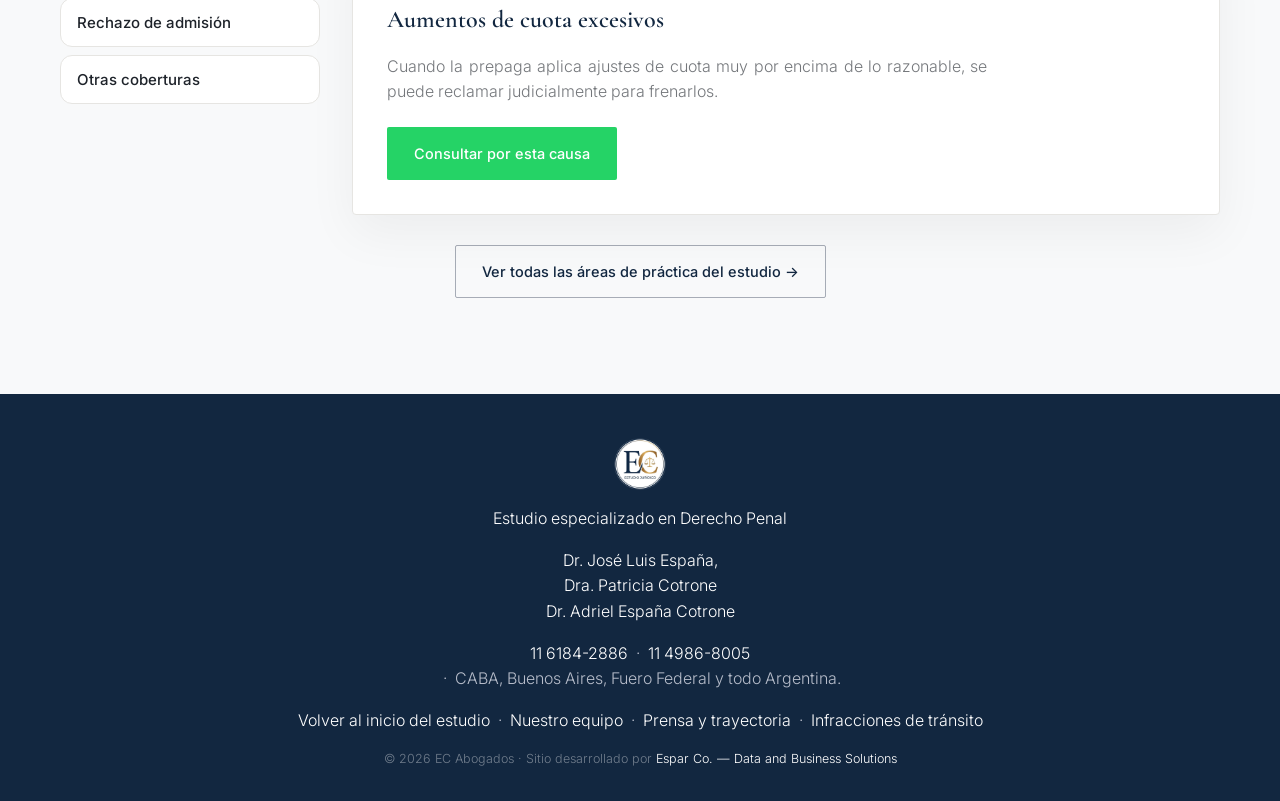
==== commit 40c78240: "Comment out testimonios section in index.html Commented out the testimonios section in index.html." ====
--- a/amparos-de-salud/index.html
+++ b/amparos-de-salud/index.html
@@ -318,6 +318,9 @@
   </div>
 </section>
 
+  <!--  PLACEHOLDER TESTIMONIOS
+
+  
 <section id="testimonios">
   <div class="section-inner reveal">
     <div class="center">
@@ -360,6 +363,9 @@
   </div>
 </section>
 
+-->
+
+  
 <section id="faq" style="background:var(--paper-soft);">
   <div class="section-inner narrow reveal">
     <div class="center">
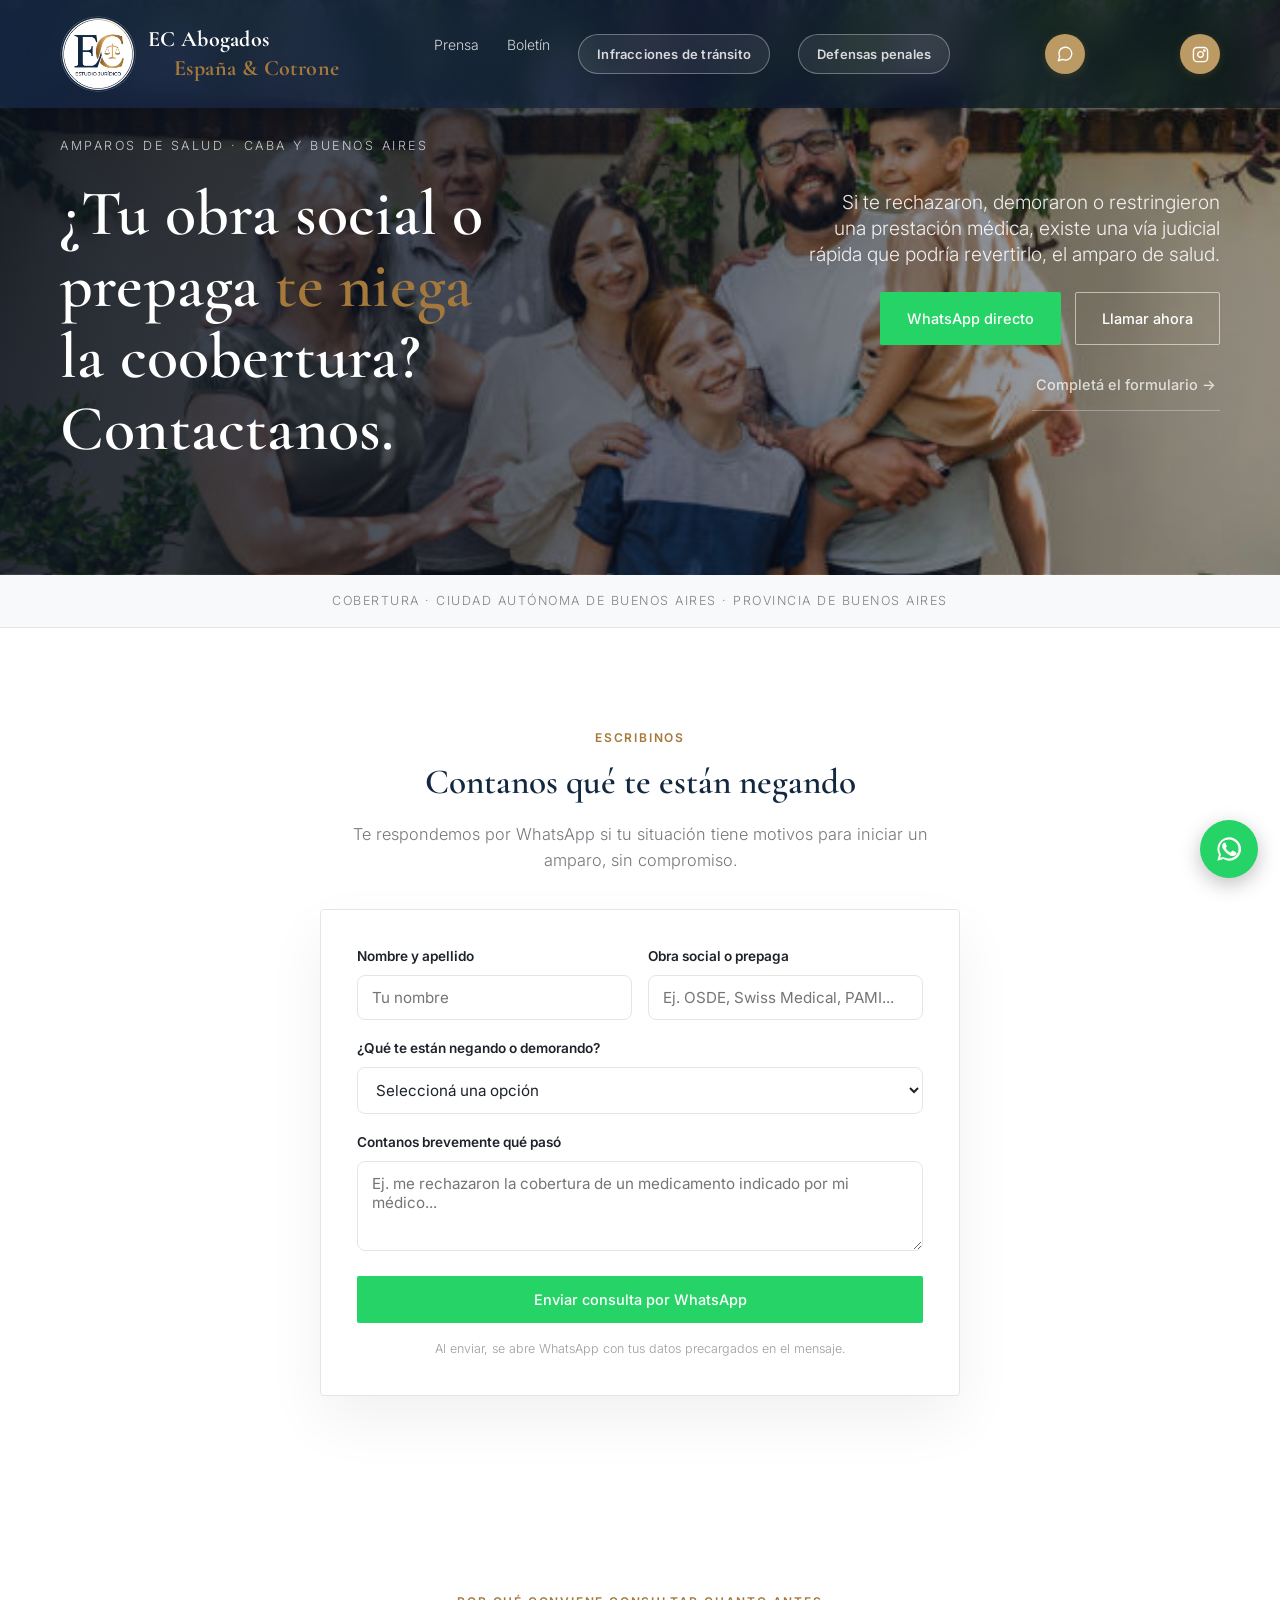
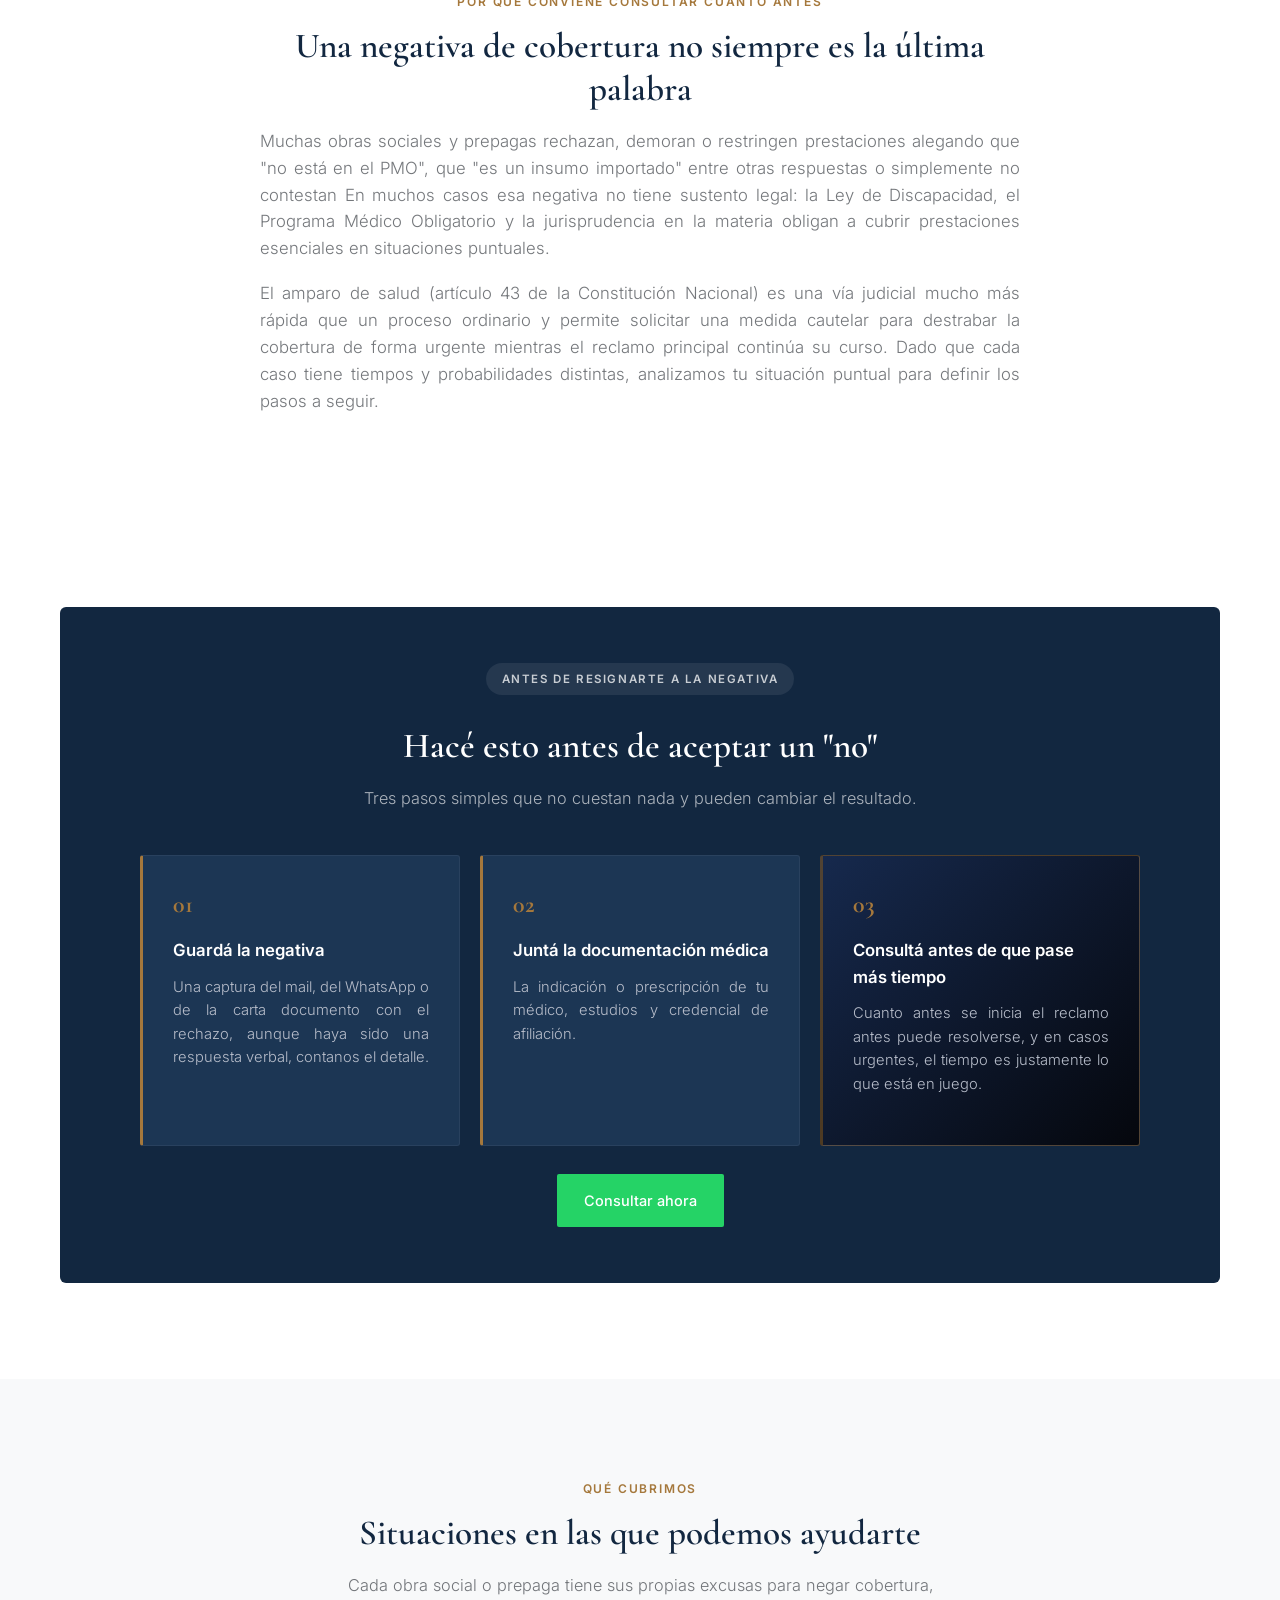
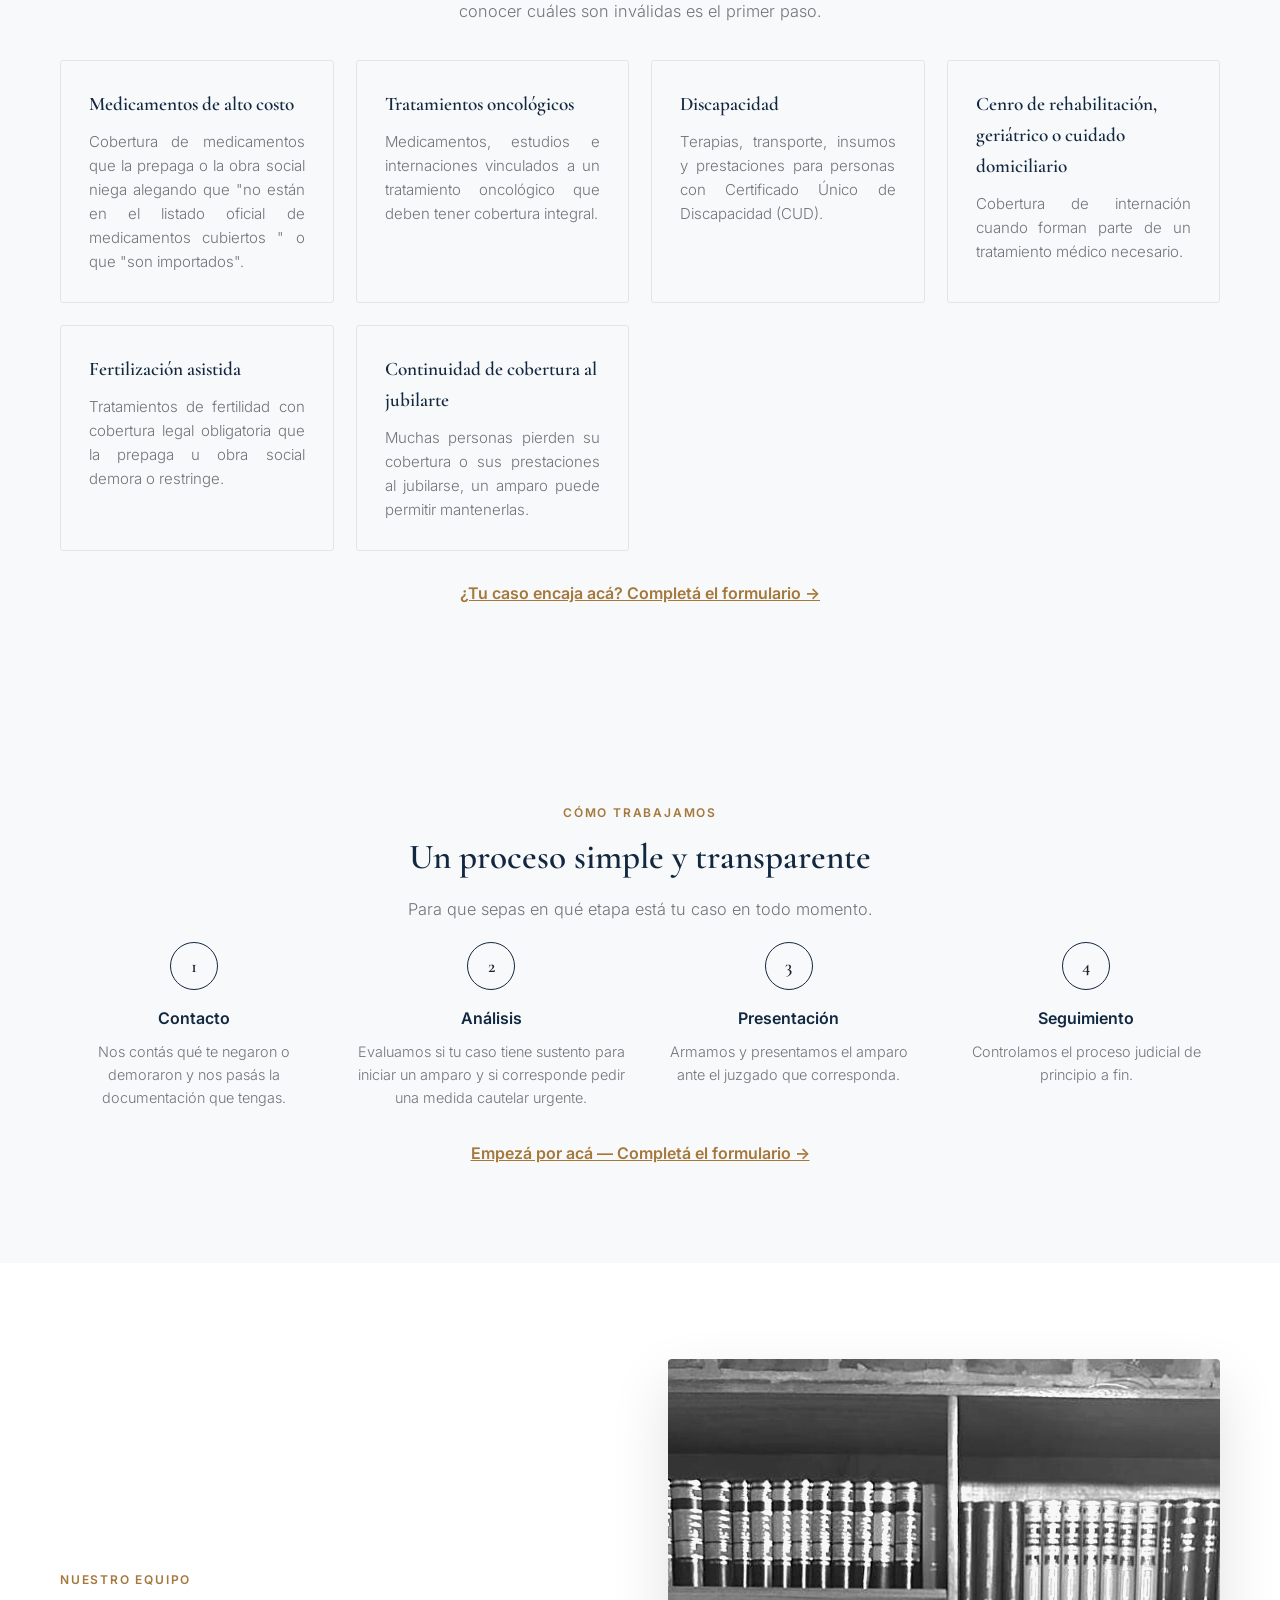
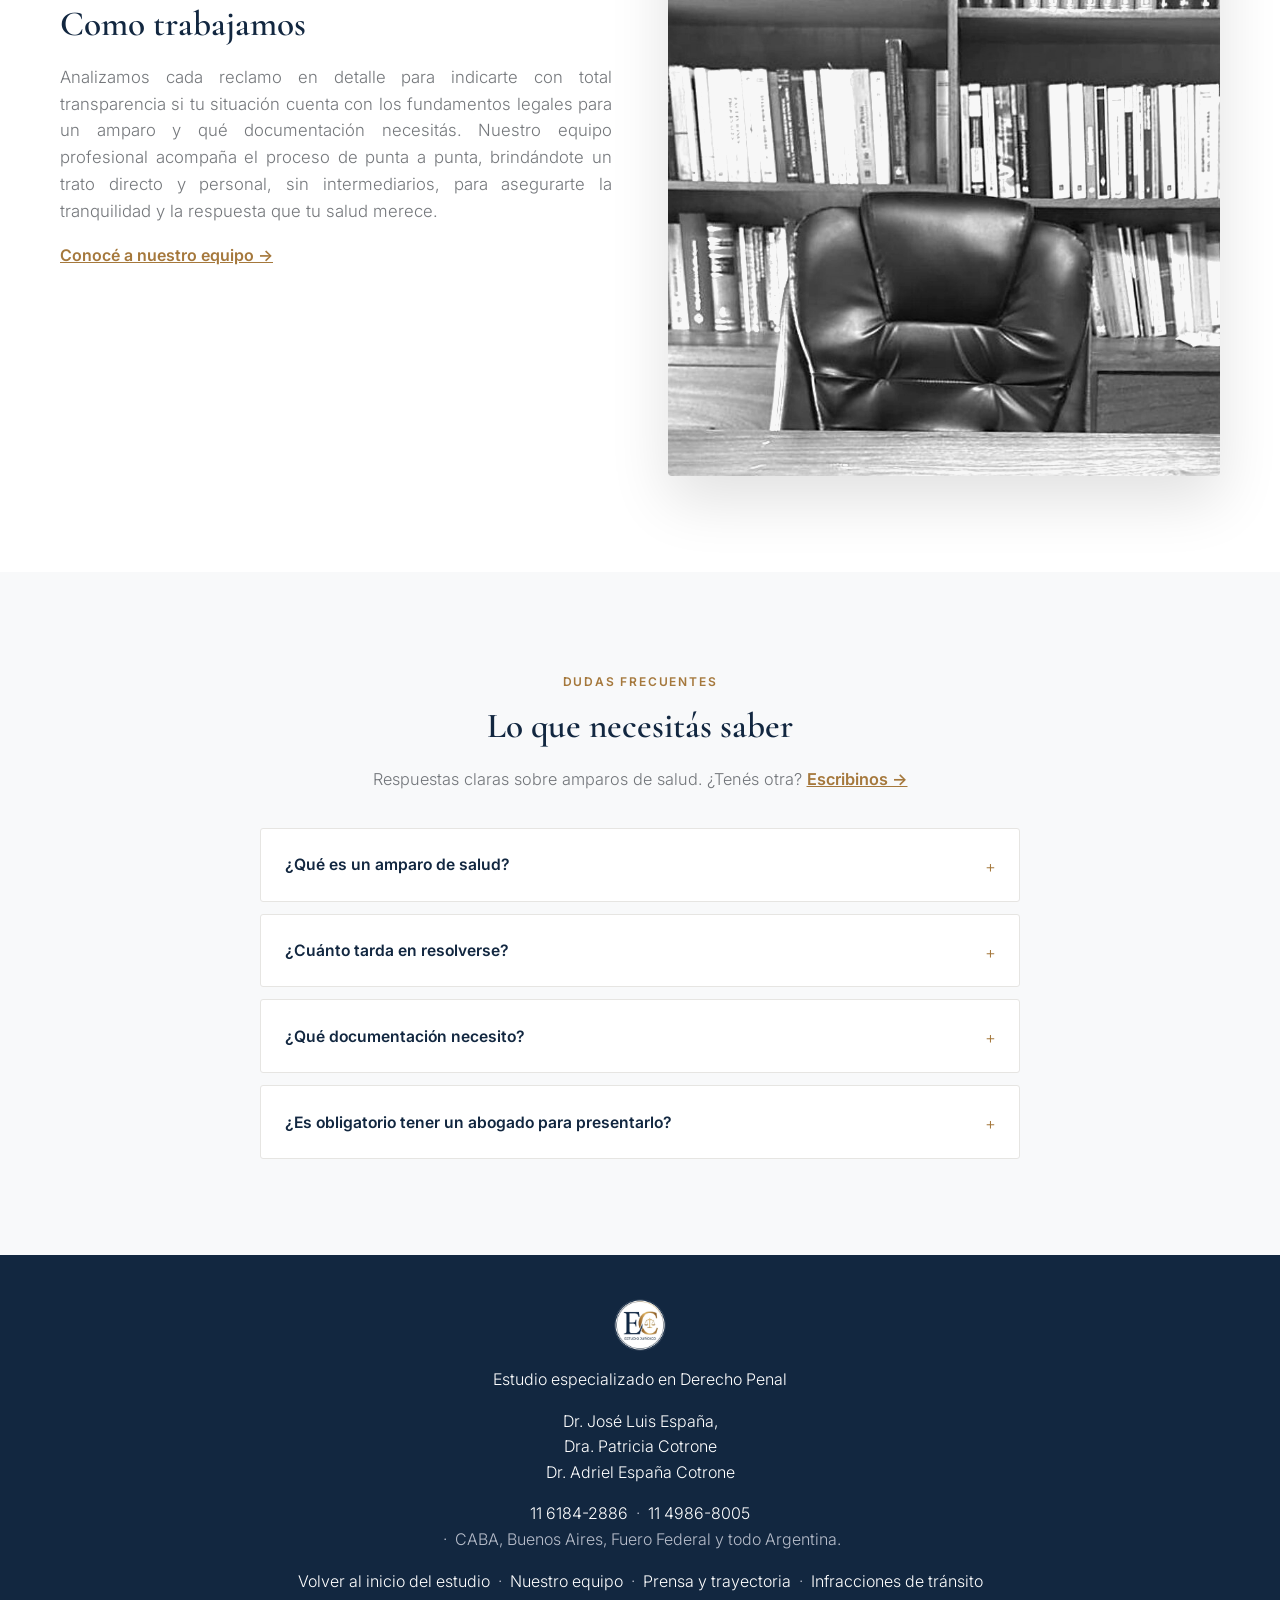
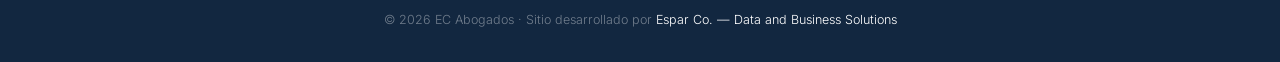
==== commit 21bf7cac: "Update index.html" ====
--- a/amparos-de-salud/index.html
+++ b/amparos-de-salud/index.html
@@ -60,7 +60,7 @@
     {
       "@type": "Question",
       "name": "¿Qué documentación necesito?",
-      "acceptedAnswer": { "@type": "Answer", "text": "DNI, credencial de afiliación, indicación o prescripción médica, y la negativa de la obra social o prepaga (puede ser un mail, una carta documento, o incluso una captura de WhatsApp)." }
+      "acceptedAnswer": { "@type": "Answer", "text": "DNI, credencial de afiliación, indicación o prescripción médica, y toda otra documentación pertinente que tenga en su poder y que nosotros podamos solicitarle para su caso en particular." }
     },
     {
       "@type": "Question",
@@ -394,51 +394,6 @@
   </div>
 </section>
 
-<section id="otros-servicios" style="background:var(--paper-soft);">
-  <div class="section-inner reveal">
-    <div class="center">
-      <div class="eyebrow">Otros servicios</div>
-      <h2 class="section-title">Además de amparos de salud, también asesoramos en estas áreas</h2>
-      <p class="section-sub">El estudio también atiende otras causas civiles vinculadas al derecho a la salud, elegí un área para ver cómo trabajamos.</p>
-    </div>
-    <div class="causas-wrap">
-      <select class="causa-select" aria-label="Elegí un área">
-        <option value="o-cuota" selected>Aumentos de cuota</option>
-        <option value="o-rechazo">Rechazo de admisión a una prepaga</option>
-        <option value="o-otras">Otras coberturas médicas</option>
-      </select>
-      <div class="causa-tabs" role="tablist">
-        <button class="causa-tab is-active" data-target="o-cuota" role="tab" aria-selected="true">Aumentos de cuota</button>
-        <button class="causa-tab" data-target="o-rechazo" role="tab" aria-selected="false">Rechazo de admisión</button>
-        <button class="causa-tab" data-target="o-otras" role="tab" aria-selected="false">Otras coberturas</button>
-      </div>
-      <div class="causa-panels">
-        <div class="causa-panel is-active" id="o-cuota">
-          <span class="case-tag">Otras causas</span>
-          <h3>Aumentos de cuota excesivos</h3>
-          <p>Cuando la prepaga aplica ajustes de cuota muy por encima de lo razonable, se puede reclamar judicialmente para frenarlos.</p>
-          <a class="btn btn-whatsapp" href="https://wa.me/5491161842886?text=Hola%2C%20necesito%20una%20consulta%20por%20un%20aumento%20de%20cuota%20de%20mi%20prepaga" target="_blank" rel="noopener" onclick="trackConversion('otros_cuota')">Consultar por esta causa</a>
-        </div>
-        <div class="causa-panel" id="o-rechazo">
-          <span class="case-tag">Otras causas</span>
-          <h3>Rechazo de admisión a una prepaga</h3>
-          <p>Negativas a afiliar a una persona por preexistencias u otras causales que pueden no ser legítimas.</p>
-          <a class="btn btn-whatsapp" href="https://wa.me/5491161842886?text=Hola%2C%20necesito%20una%20consulta%20porque%20me%20rechazaron%20la%20admisi%C3%B3n%20a%20una%20prepaga" target="_blank" rel="noopener" onclick="trackConversion('otros_rechazo')">Consultar por esta causa</a>
-        </div>
-        <div class="causa-panel" id="o-otras">
-          <span class="case-tag">Otras causas</span>
-          <h3>Otras coberturas médicas</h3>
-          <p>Otras negativas o restricciones de obras sociales y prepagas que no encajan en las categorías anteriores.</p>
-          <a class="btn btn-whatsapp" href="https://wa.me/5491161842886?text=Hola%2C%20necesito%20una%20consulta%20por%20otra%20cobertura%20m%C3%A9dica" target="_blank" rel="noopener" onclick="trackConversion('otros_cobertura')">Consultar por esta causa</a>
-        </div>
-      </div>
-    </div>
-    <p class="center" style="margin-top:30px;">
-      <a href="../" class="btn btn-outline-dark">Ver todas las áreas de práctica del estudio →</a>
-    </p>
-  </div>
-</section>
-
 <footer>
   <div class="footer-inner">
     <img src="../Assets/logo-ec-white-disc.png?v=20260821e" alt="EC Abogados" class="footer-logo">
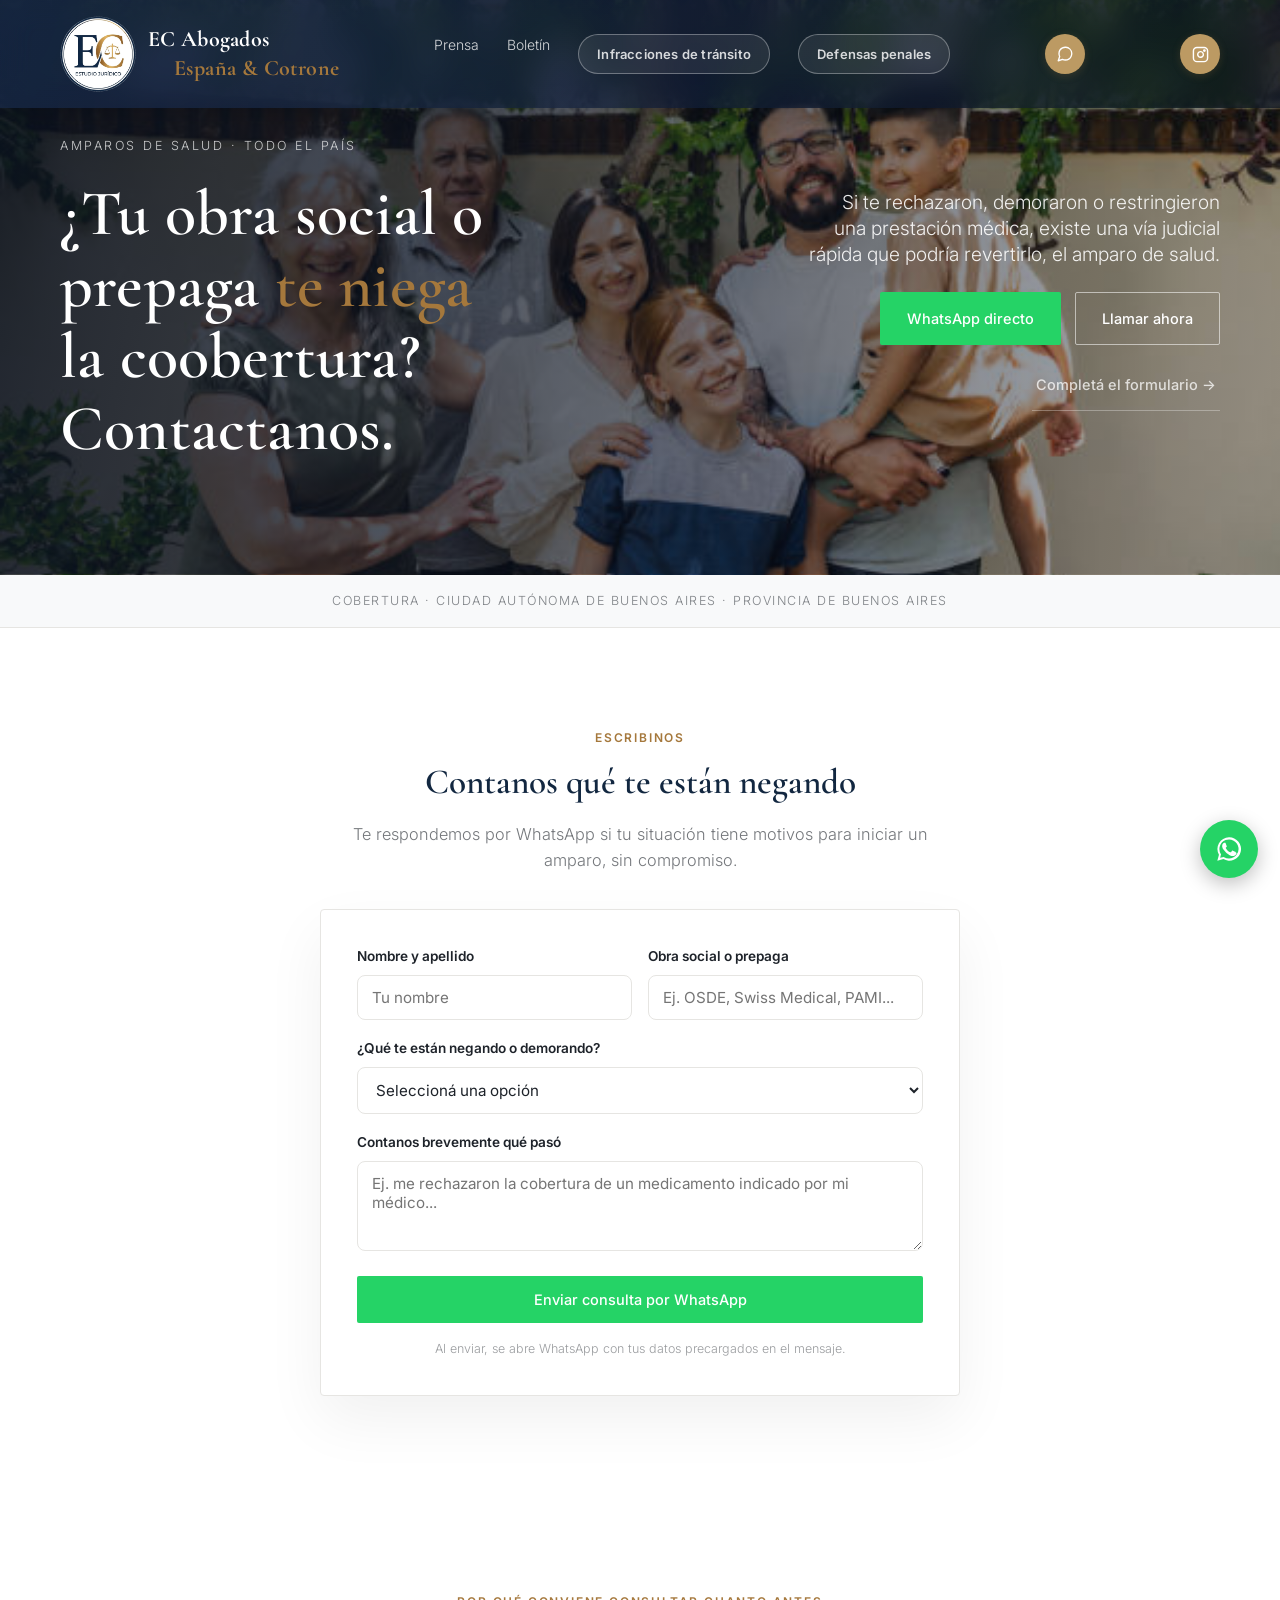
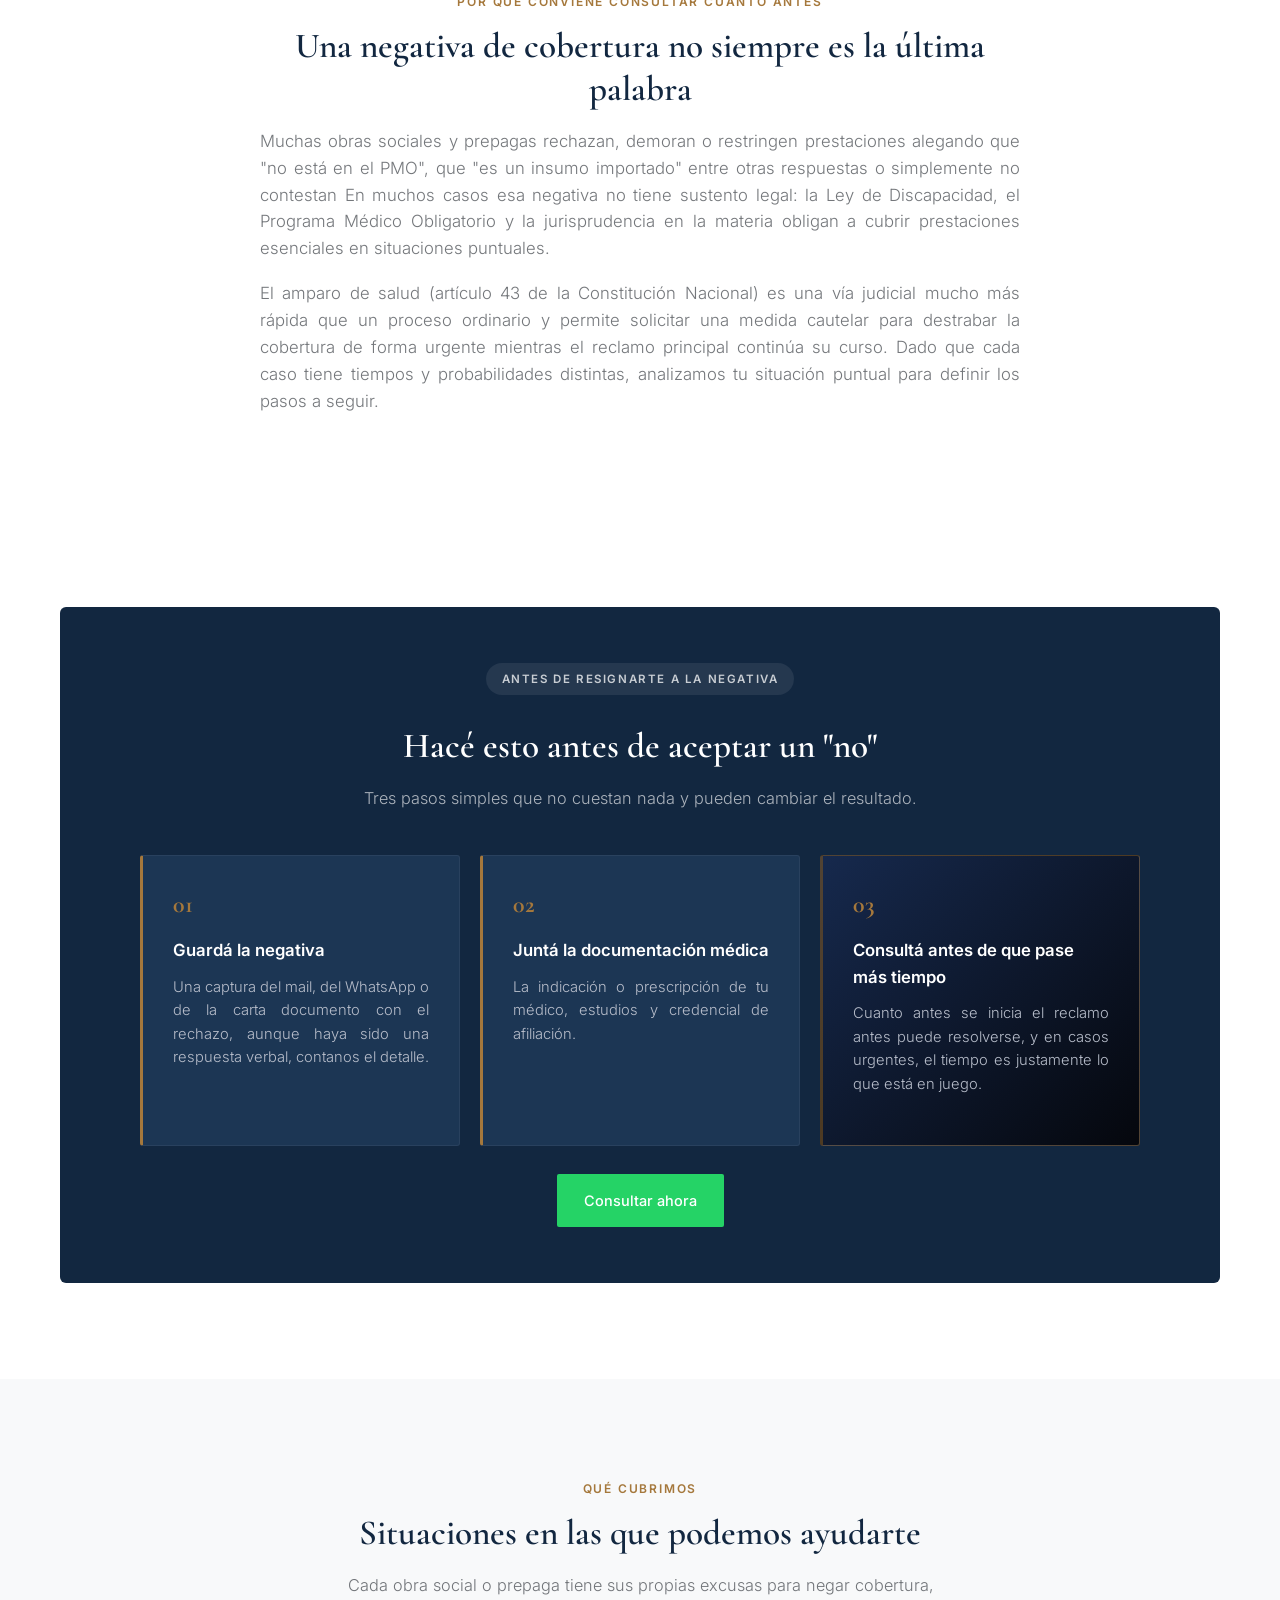
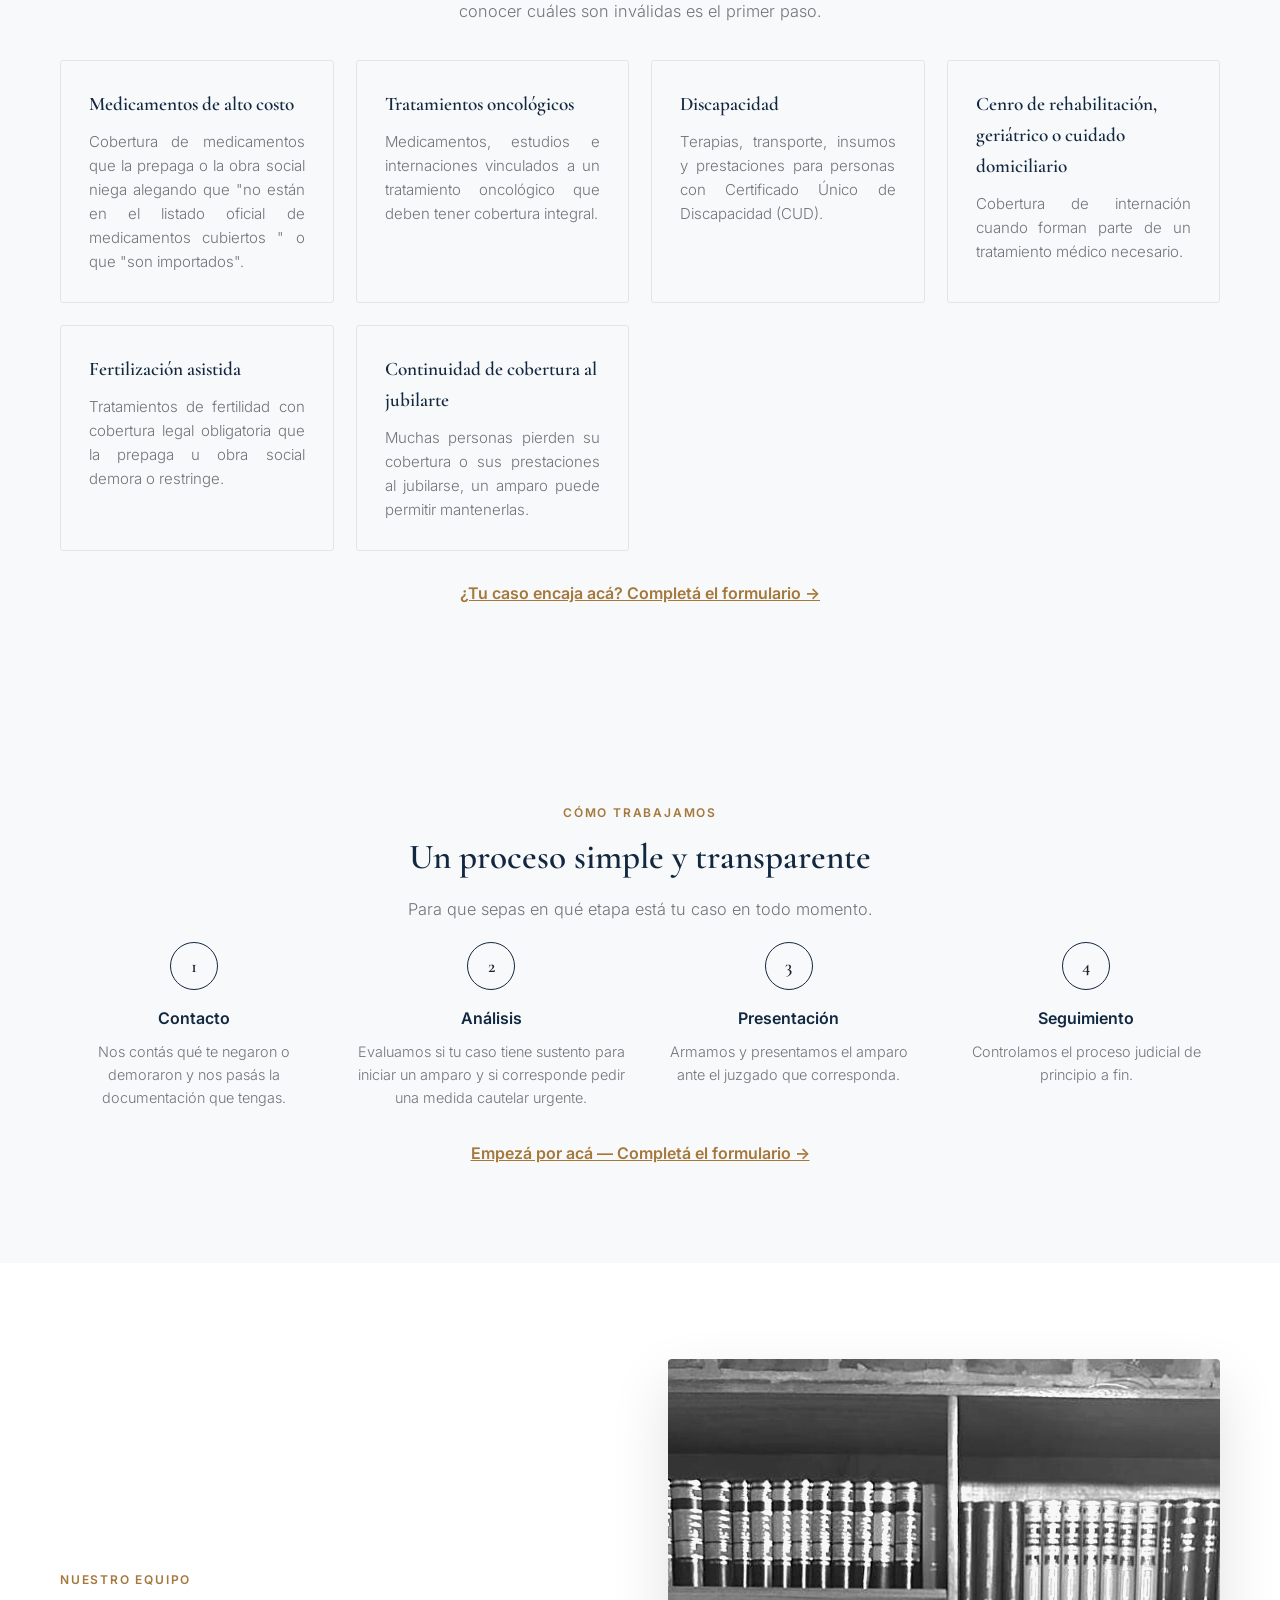
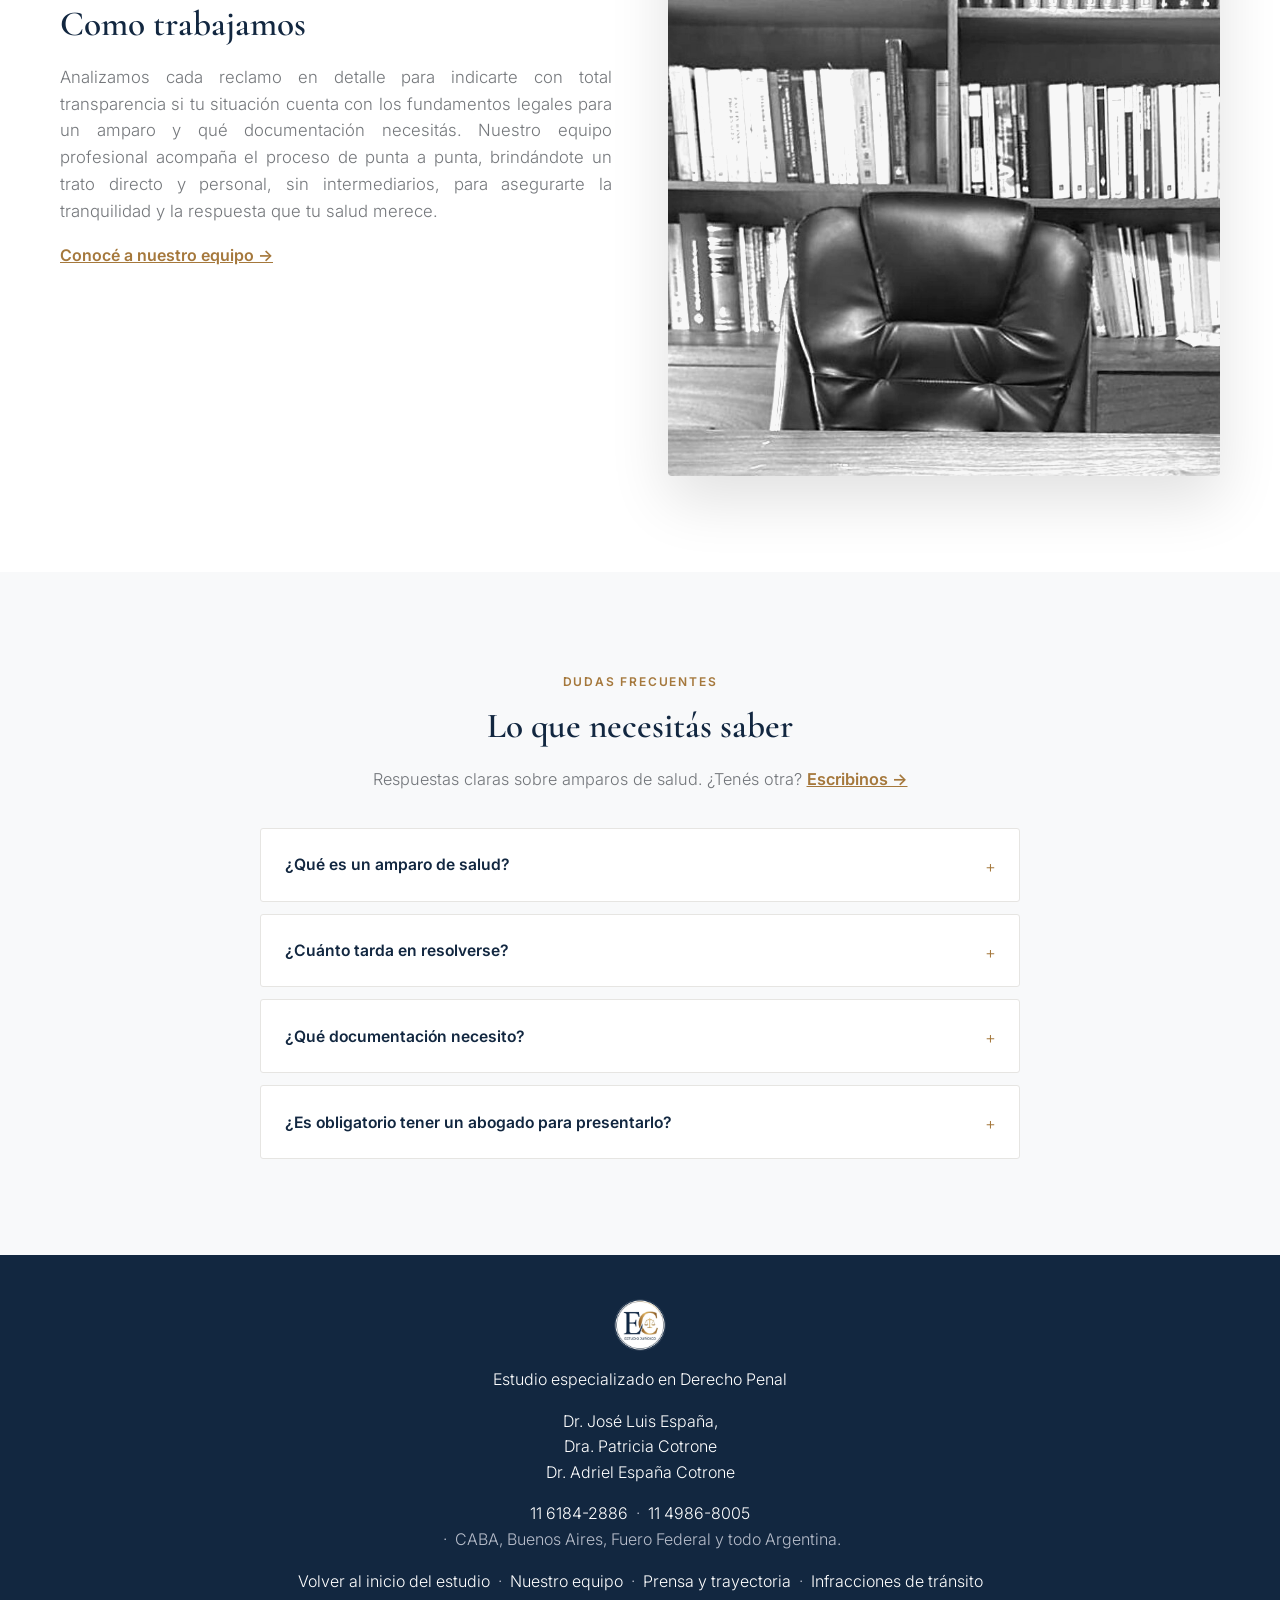
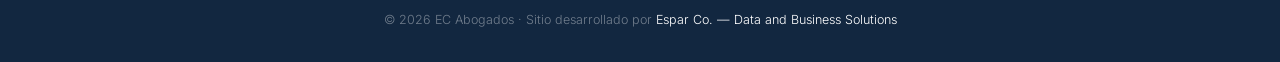
==== commit ccc744b6: "Update index.html" ====
--- a/amparos-de-salud/index.html
+++ b/amparos-de-salud/index.html
@@ -3,10 +3,10 @@
 <head>
 <meta charset="UTF-8">
 <meta name="viewport" content="width=device-width, initial-scale=1.0">
-<title>Amparos de Salud — Obras Sociales y Prepagas en CABA y Buenos Aires | Estudio Jurídico EC</title>
+<title>Amparos de Salud — Obras Sociales y Prepagas en todo el país | Estudio Jurídico EC</title>
 
 <!-- SEO básico -->
-<meta name="description" content="Tu obra social o prepaga te negó, demoró o restringió una prestación médica? Iniciamos el amparo de salud correspondiente en CABA y Provincia de Buenos Aires. Análisis sin cargo por WhatsApp.">
+<meta name="description" content="Tu obra social o prepaga te negó, demoró o restringió una prestación médica? Iniciamos el amparo de salud correspondiente en todo el país. Análisis sin cargo por WhatsApp.">
 <meta name="robots" content="index, follow">
 <link rel="canonical" href="https://espanacotrone.com.ar/amparos-de-salud/">
 
@@ -14,14 +14,14 @@
 <meta property="og:type" content="website">
 <meta property="og:locale" content="es_AR">
 <meta property="og:title" content="Amparos de Salud — Obras Sociales y Prepagas">
-<meta property="og:description" content="Si te negaron, demoraron o restringieron una prestación médica, tenés derecho a reclamar. Cobertura CABA y Provincia de Buenos Aires.">
+<meta property="og:description" content="Si te negaron, demoraron o restringieron una prestación médica, tenés derecho a reclamar. Trabajamos en todo el país.">
 <meta property="og:url" content="https://espanacotrone.com.ar/amparos-de-salud/">
 <meta property="og:image" content="https://espanacotrone.com.ar/Assets/og-image.jpg">
 
 <!-- Twitter Card -->
 <meta name="twitter:card" content="summary_large_image">
 <meta name="twitter:title" content="Amparos de Salud — Obras Sociales y Prepagas">
-<meta name="twitter:description" content="Consultá si tu caso tiene motivos para un amparo de salud en CABA o Provincia de Buenos Aires.">
+<meta name="twitter:description" content="Consultá si tu caso tiene motivos para un amparo de salud en todo el país.">
 
 <!-- Datos estructurados (schema.org) -->
 <script type="application/ld+json">
@@ -117,7 +117,7 @@
 <div class="hero hero-light hero-amparos">
   <div class="hero-inner">
     <div>
-      <div class="kicker">Amparos de salud · CABA y Buenos Aires</div>
+      <div class="kicker">Amparos de salud · todo el país </div>
       <h1>¿Tu obra social o prepaga <span style="color:var(--accent);">te niega</span> la coobertura? Contactanos.</h1>
     </div>
     <div class="hero-side">
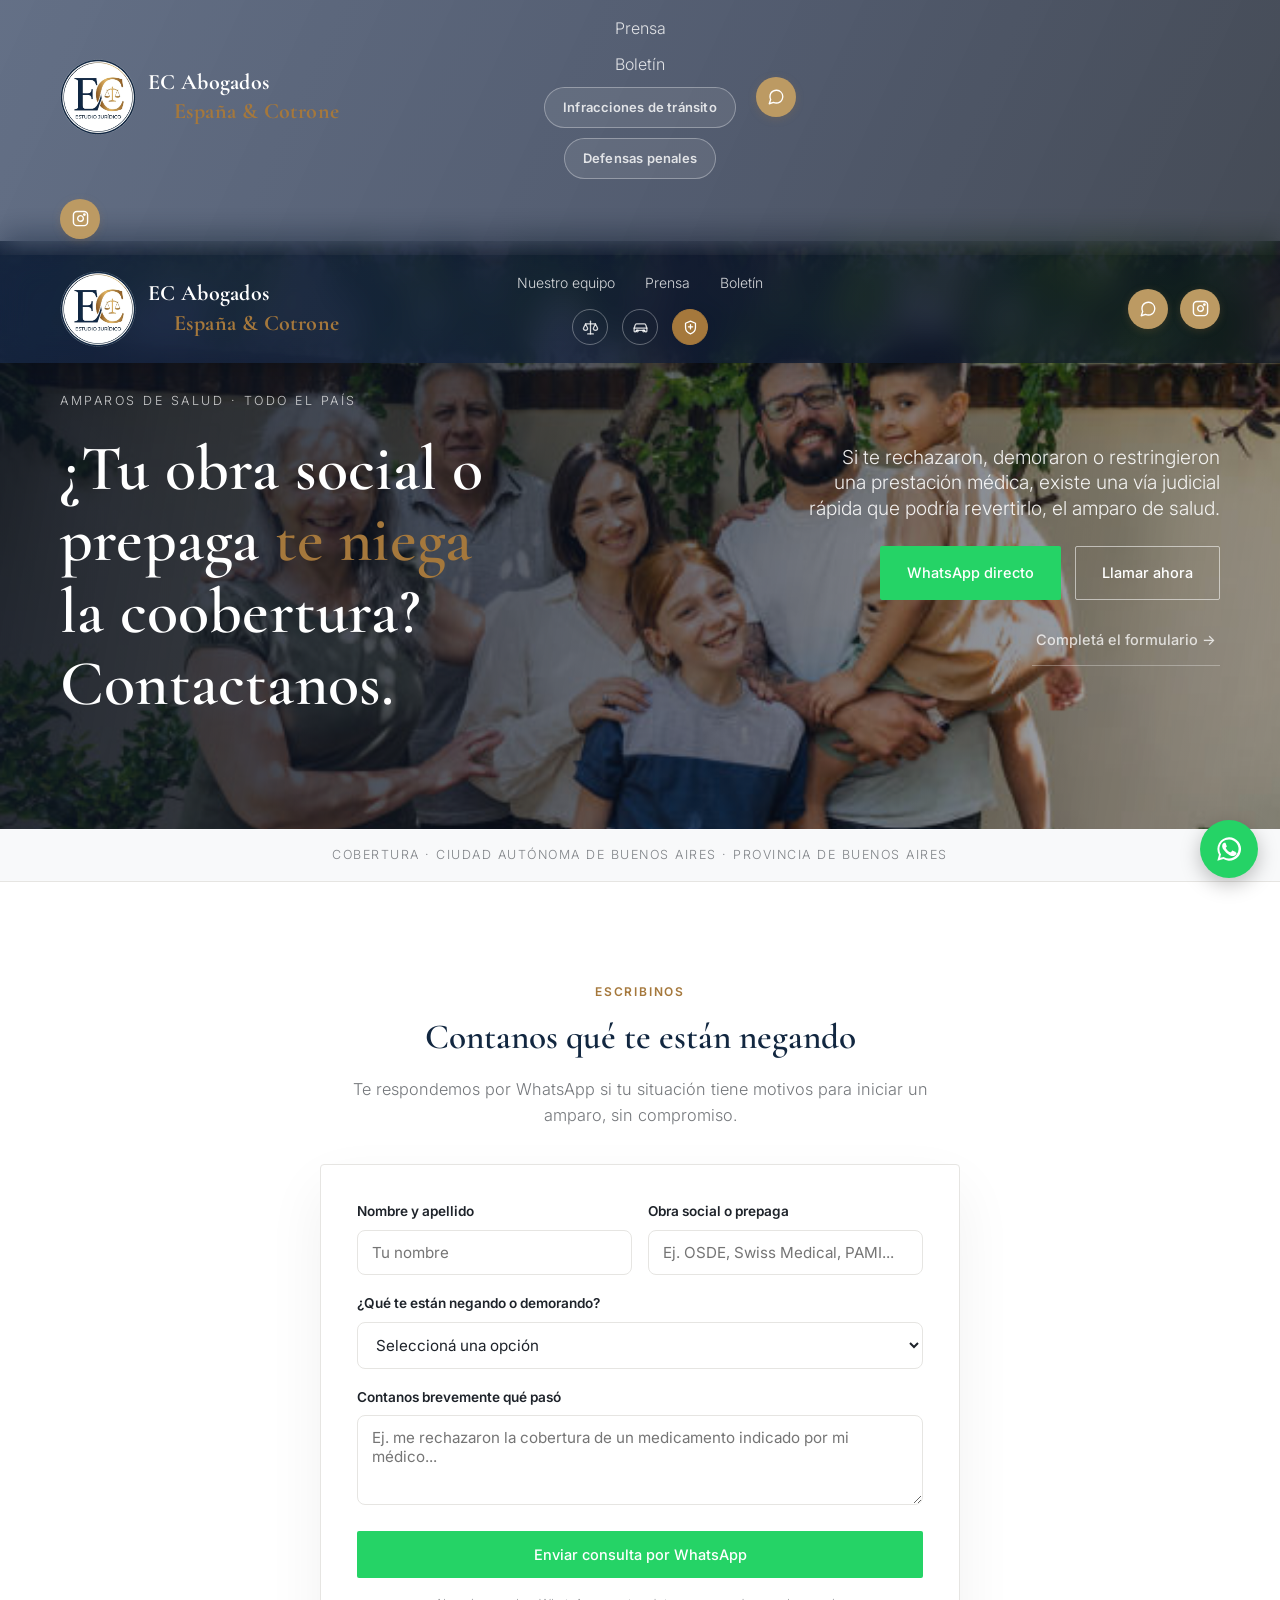
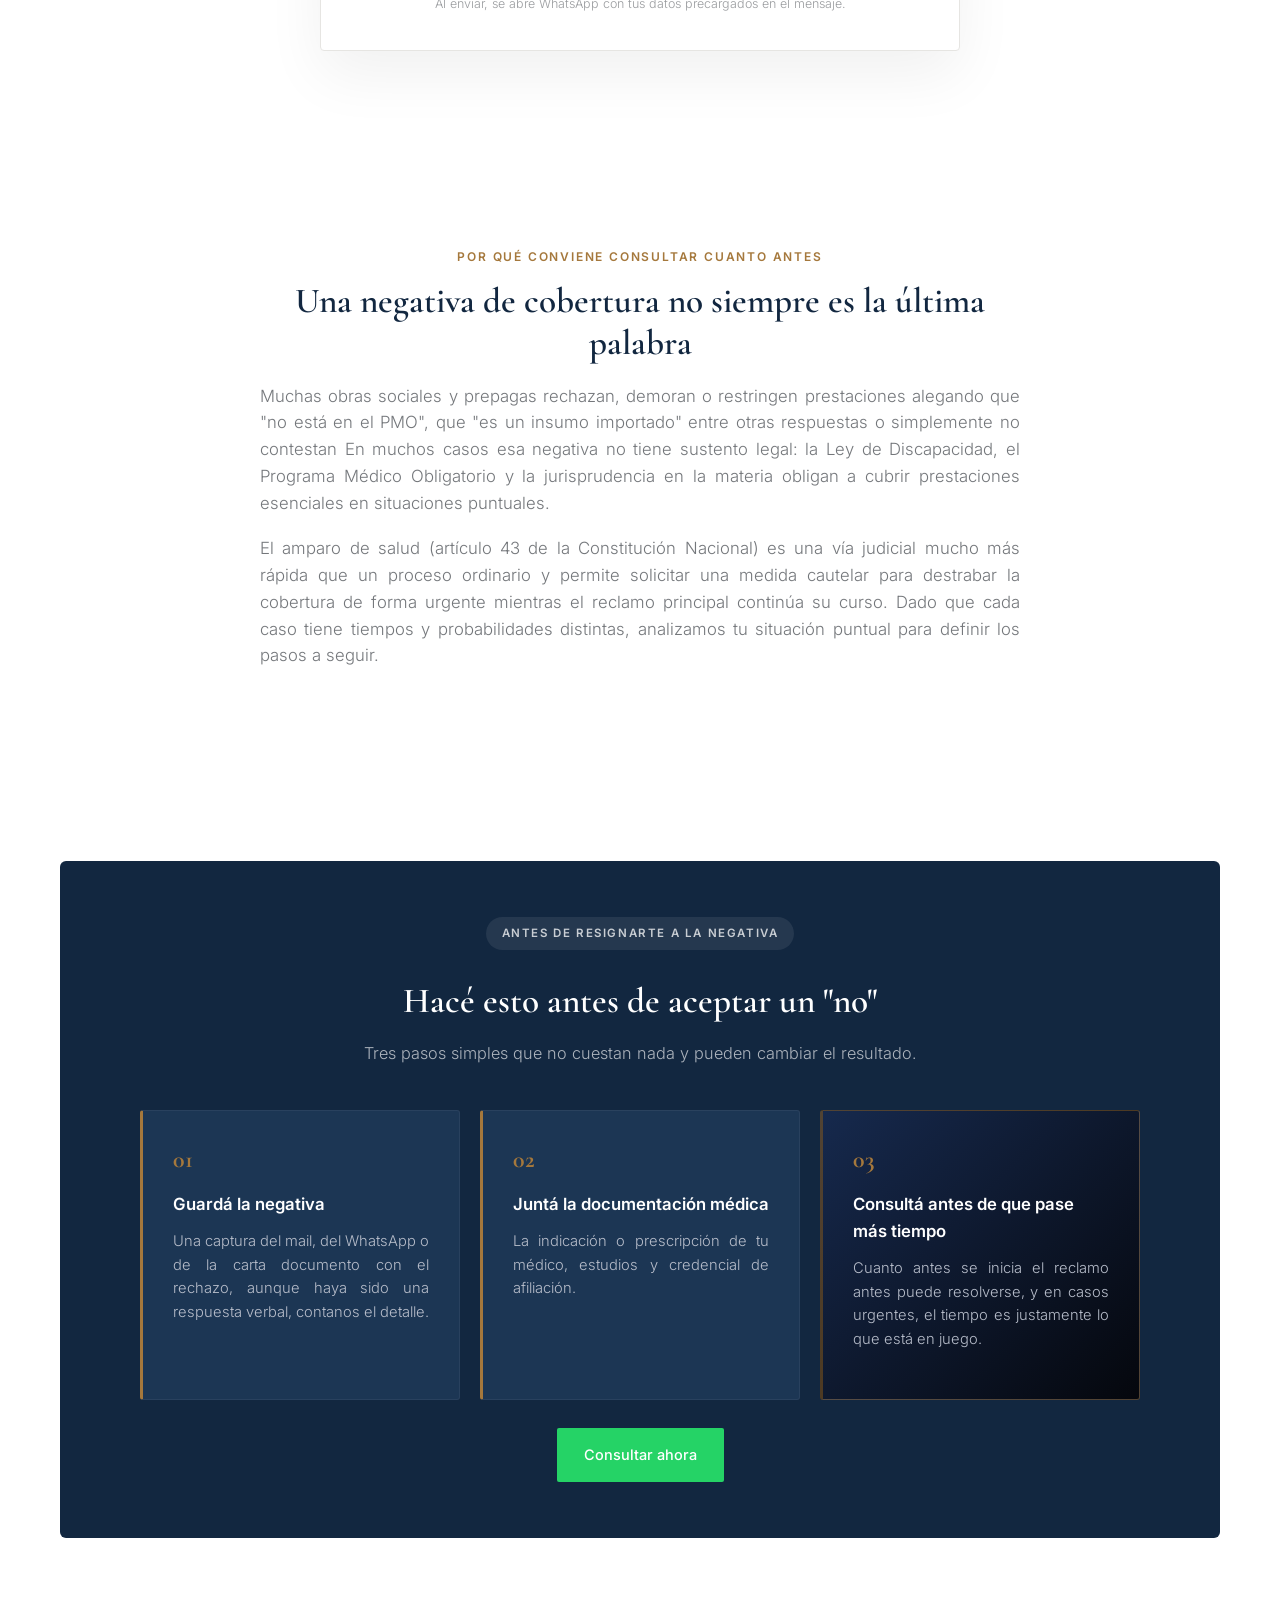
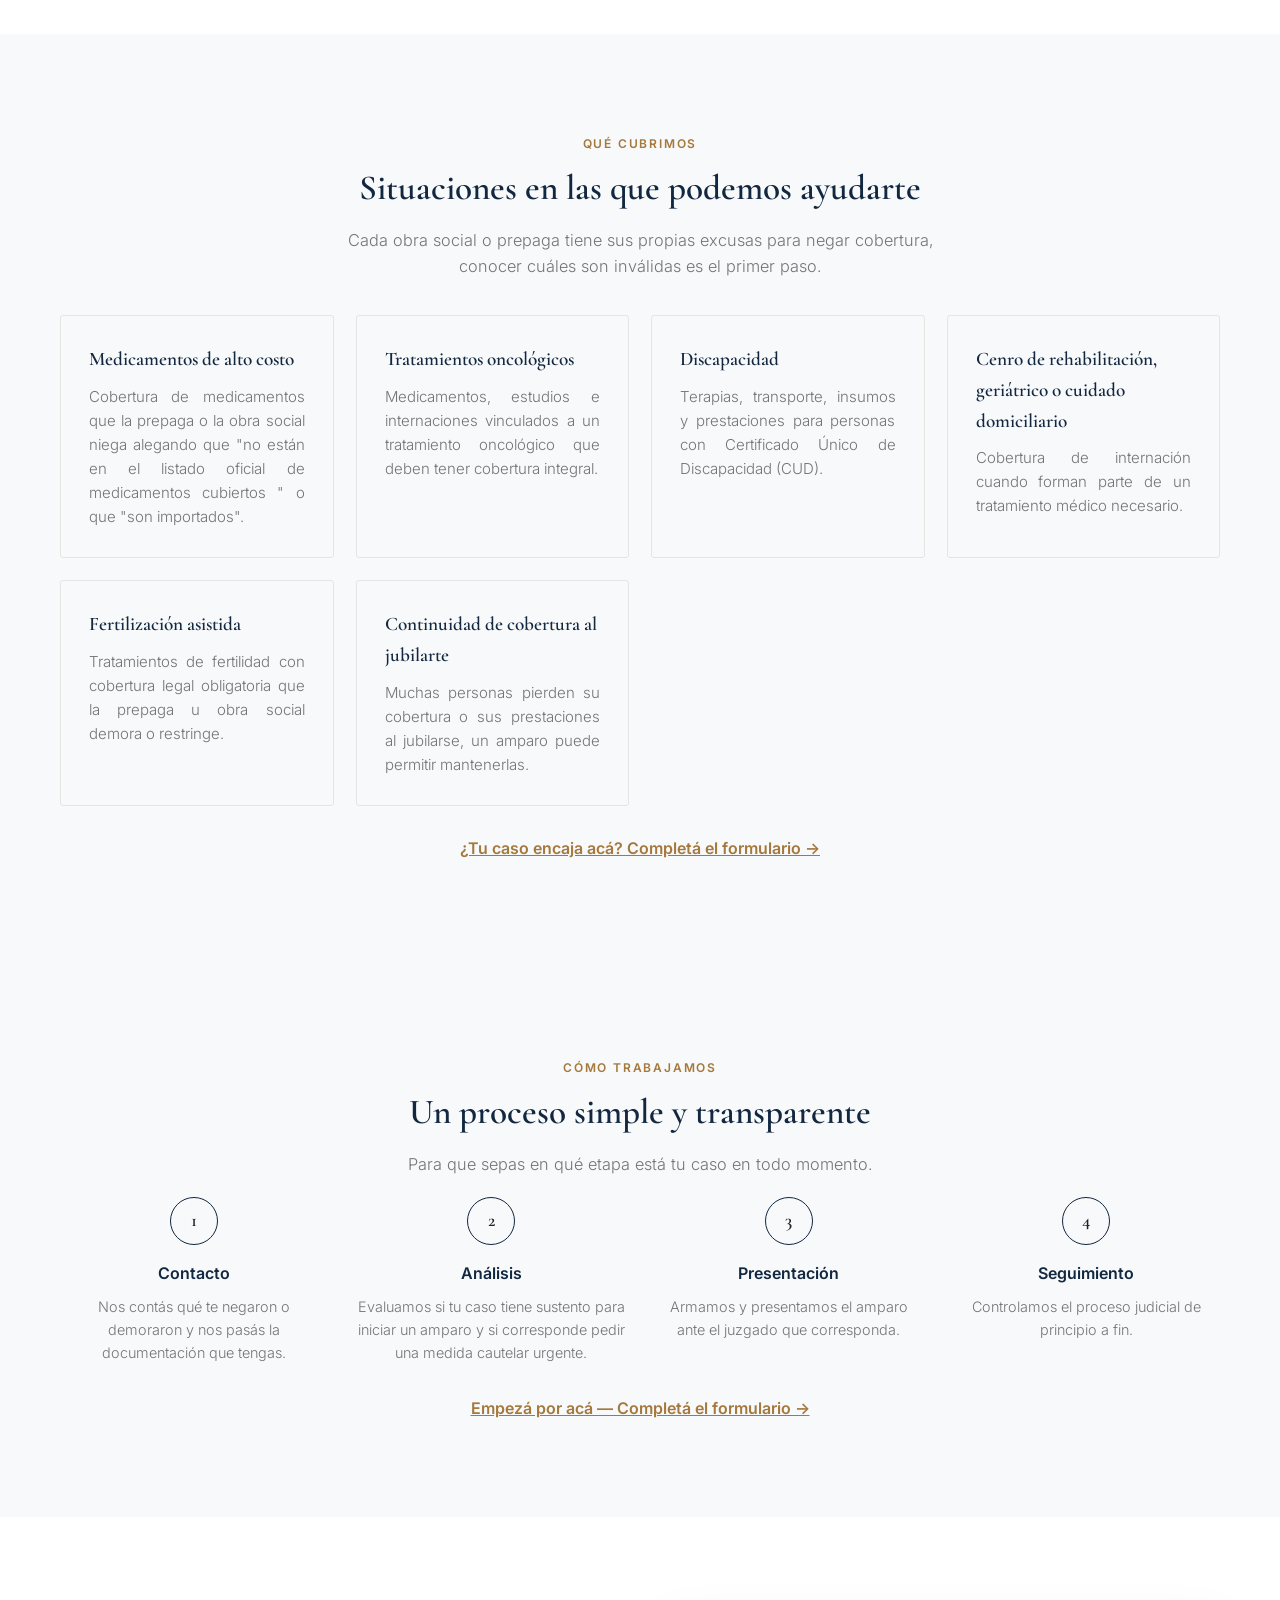
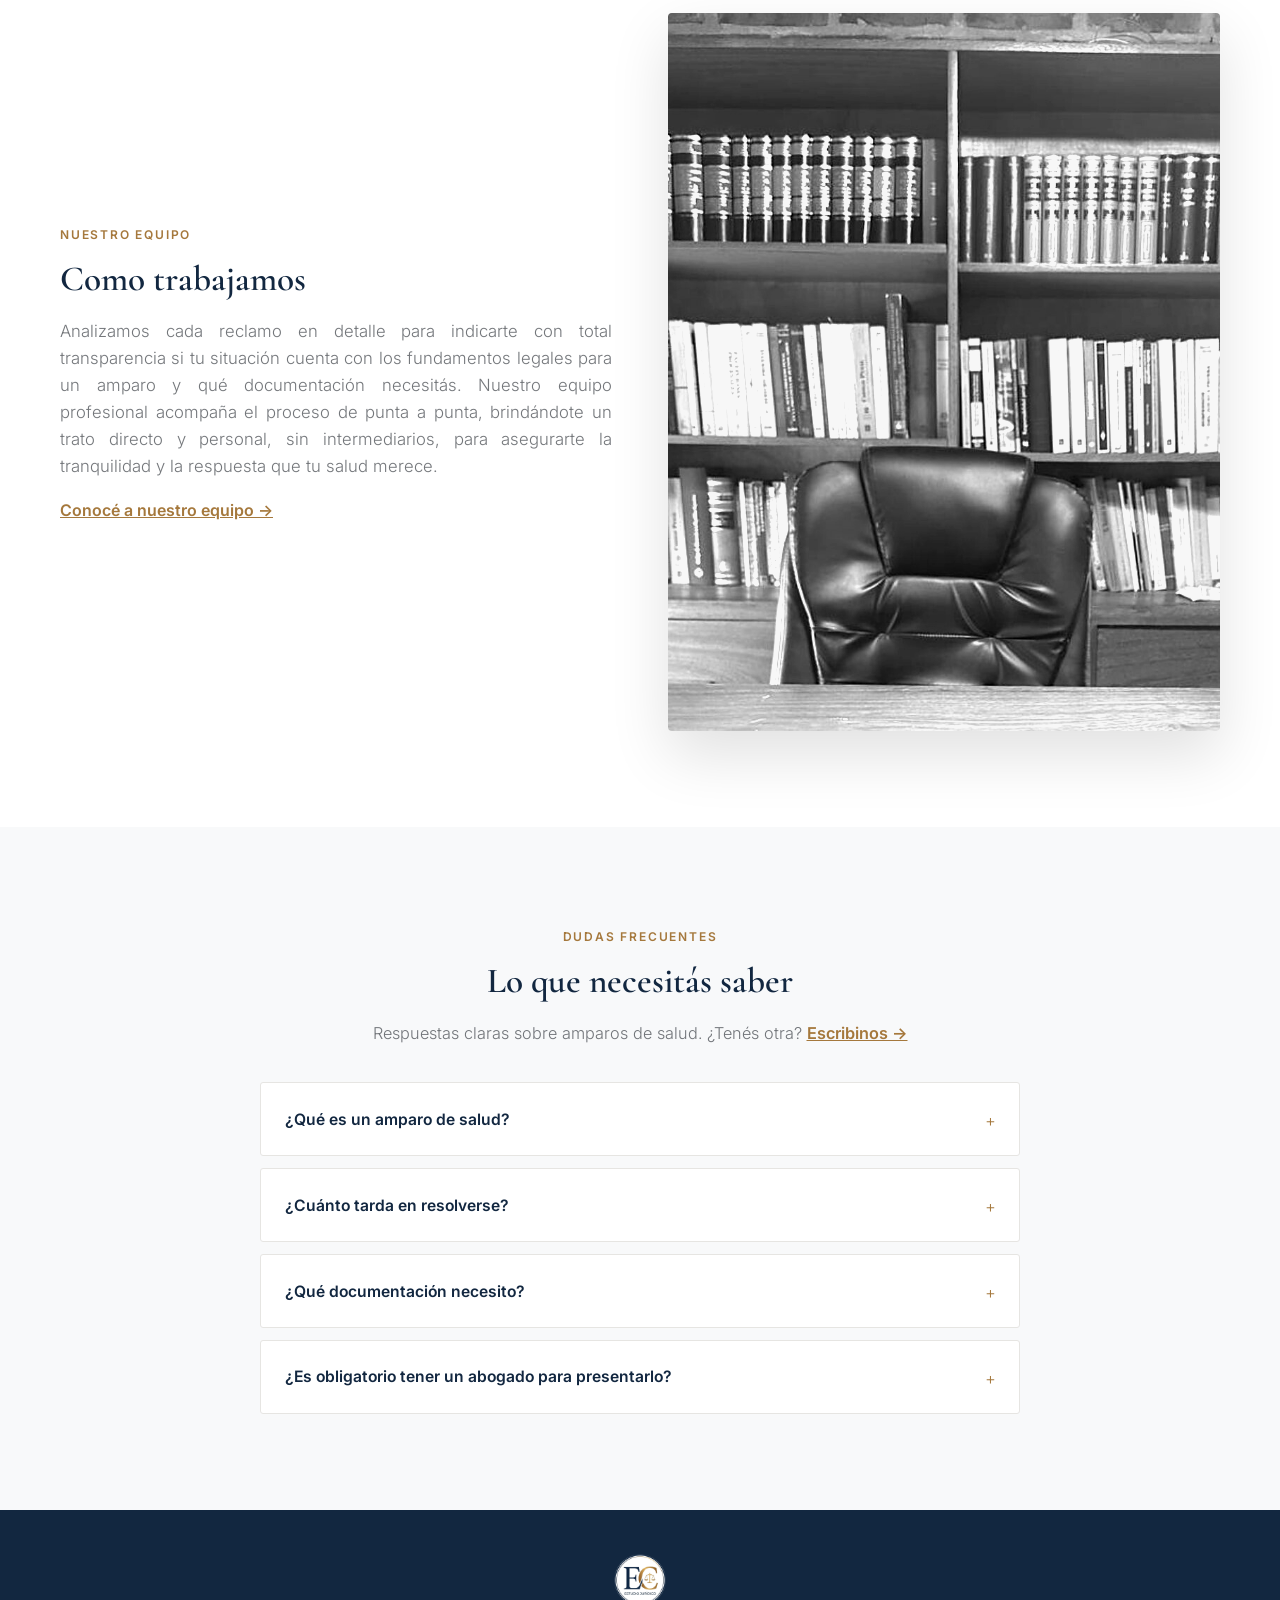
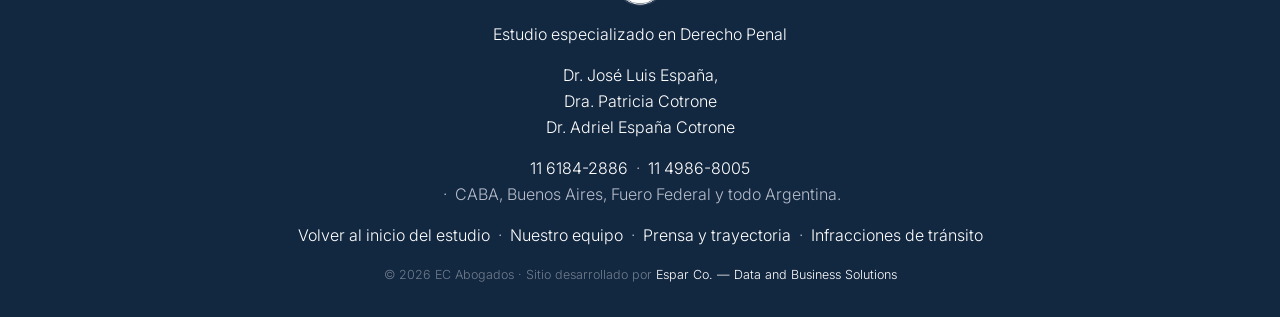
==== commit 26ad5e05: "Update index.html" ====
--- a/amparos-de-salud/index.html
+++ b/amparos-de-salud/index.html
@@ -113,6 +113,39 @@
   </div>
 </header>
 
+<header>
+  <div class="nav-wrap">
+    <a href="../" class="brand-mark">
+      <img src="../Assets/logo-ec-white-disc.png?v=20260821e" alt="Estudio Jurídico España Cotrone" class="brand-logo">
+      <span class="brand-name">EC Abogados<br><span class="brand-name-sub">España & Cotrone</span></span>
+    </a>
+    <nav class="links" id="mainNavLinks">
+      <div class="nav-top">
+        <a href="../equipo/">Nuestro equipo</a>
+        <a href="../prensa/">Prensa</a>
+        <a href="../notas/">Boletín</a>
+      </div>
+      <div class="nav-icons">
+        <a href="../" class="nav-icon" aria-label="Defensas penales" title="Defensas penales"><svg viewBox="0 0 24 24" fill="none" stroke="currentColor" stroke-width="1.8" stroke-linecap="round" stroke-linejoin="round"><path d="M12 3v18"/><path d="M5 7h14"/><path d="M5 7l-3 6a3 3 0 0 0 6 0z"/><path d="M19 7l-3 6a3 3 0 0 0 6 0z"/><path d="M8 21h8"/></svg></a>
+        <a href="../infracciones" class="nav-icon" aria-label="Infracciones de tránsito" title="Infracciones de tránsito"><svg viewBox="0 0 24 24" fill="none" stroke="currentColor" stroke-width="1.8" stroke-linecap="round" stroke-linejoin="round"><path d="M3 13l1.5-4.5A2 2 0 0 1 6.4 7h11.2a2 2 0 0 1 1.9 1.5L21 13"/><path d="M3 13h18v4a1 1 0 0 1-1 1h-1a1 1 0 0 1-1-1v-1H6v1a1 1 0 0 1-1 1H4a1 1 0 0 1-1-1z"/><circle cx="7.5" cy="17" r="1.2"/><circle cx="16.5" cy="17" r="1.2"/></svg></a>
+        <a href="./" class="nav-icon is-active" aria-label="Amparos de salud" title="Amparos de salud"><svg viewBox="0 0 24 24" fill="none" stroke="currentColor" stroke-width="1.8" stroke-linecap="round" stroke-linejoin="round"><path d="M12 3l7 3v6c0 4.5-3 7.5-7 9-4-1.5-7-4.5-7-9V6z"/><path d="M12 8v6"/><path d="M9 11h6"/></svg></a>
+      </div>
+    </nav>
+    <div class="nav-actions">
+      <button type="button" class="nav-toggle" aria-label="Abrir menú" aria-expanded="false" aria-controls="mainNavLinks"><span class="bars"><span></span><span></span><span></span></span></button>
+      <a href="#consulta" class="btn-icon-contact" aria-label="Consultanos" title="Consultanos"><svg viewBox="0 0 24 24" fill="none" stroke="currentColor" stroke-width="1.8" stroke-linecap="round" stroke-linejoin="round" style="width:18px;height:18px;"><path d="M21 11.5a8.38 8.38 0 0 1-.9 3.8 8.5 8.5 0 0 1-7.6 4.7 8.38 8.38 0 0 1-3.8-.9L3 21l1.9-5.7a8.38 8.38 0 0 1-.9-3.8 8.5 8.5 0 0 1 4.7-7.6 8.38 8.38 0 0 1 3.8-.9h.5a8.48 8.48 0 0 1 8 8v.5z"></path></svg></a>
+      <a class="icon-btn" href="https://www.instagram.com/eycabogados/" target="_blank" rel="noopener" aria-label="Instagram">
+        <svg viewBox="0 0 24 24" fill="none" stroke="currentColor" stroke-width="2" stroke-linecap="round" stroke-linejoin="round"><rect x="2" y="2" width="20" height="20" rx="5" ry="5"></rect><path d="M16 11.37A4 4 0 1 1 12.63 8 4 4 0 0 1 16 11.37z"></path><circle cx="17.5" cy="6.5" r="1"></circle></svg>
+      </a>
+    </div>
+  </div>
+</header>
+
+
+
+
+  
+
 <!-- [PLACEHOLDER] Foto real del estudio (fotos/Estudio-cartel.jpg) usada como fondo del hero -->
 <div class="hero hero-light hero-amparos">
   <div class="hero-inner">
--- a/Assets/style.css
+++ b/Assets/style.css
@@ -135,6 +135,25 @@
   gap: 20px;
   flex-wrap: wrap;
 }
+@media (min-width: 641px) {
+  /* Grid de 3 columnas: logo | nav centrado | acciones — así el bloque
+     central queda matemáticamente centrado en el header sin importar si
+     el logo o las acciones de la derecha pesan distinto en ancho. */
+  .nav-wrap {
+    display: grid;
+    grid-template-columns: 1fr auto 1fr;
+    align-items: center;
+  }
+  .nav-wrap > .brand-mark { justify-self: start; }
+  .nav-wrap > nav.links { justify-self: center; }
+  .nav-wrap > .nav-actions { justify-self: end; }
+}
+.nav-actions {
+  display: flex;
+  align-items: center;
+  gap: 12px;
+  flex-shrink: 0;
+}
 /* Botón del header hacia la subpágina de Infracciones de Tránsito */
 .btn-nav-multas {
   flex-shrink: 0;
@@ -199,13 +218,14 @@
   nav.links {
     display: flex;
     flex-direction: column;
+    align-items: stretch;
     gap: 0;
     position: absolute;
     top: 100%;
     left: 0;
     right: 0;
     background: linear-gradient(165deg, #16233f 0%, #0b1220 70%, #05070d 100%);
-    padding: 4px 24px 16px;
+    padding: 4px 24px 20px;
     box-shadow: 0 18px 32px rgba(0,0,0,0.35);
     max-height: 0;
     overflow: hidden;
@@ -218,16 +238,26 @@
     opacity: 1;
     pointer-events: auto;
   }
-  nav.links a {
+  .nav-top {
+    flex-direction: column;
+    align-items: stretch;
+    gap: 0;
+  }
+  .nav-top a {
     padding: 15px 2px;
     border-top: 1px solid rgba(255,255,255,0.09);
+    border-bottom: none;
     font-size: 15px;
+    text-align: center;
   }
-  nav.links a:first-child { border-top: none; }
-  .btn-nav-multas {
-    margin: 10px 0 4px;
+  .nav-top a:first-child { border-top: none; }
+  .nav-top a.is-active { background: rgba(165,120,60,0.08); }
+  .nav-icons {
     justify-content: center;
-    display: inline-flex;
+    gap: 22px;
+    margin-top: 16px;
+    padding-top: 16px;
+    border-top: 1px solid rgba(255,255,255,0.09);
   }
 }
 .brand-mark {
@@ -261,9 +291,47 @@
 }
 nav.links {
   display: flex;
-  gap: 28px;
+  flex-direction: column;
+  align-items: center;
+  gap: 10px;
+}
+/* Fila de arriba: Nuestro equipo · Prensa · Boletín */
+.nav-top {
+  display: flex;
+  align-items: center;
+  gap: 30px;
+}
+.nav-top a {
   font-size: 14px;
   font-weight: 300;
+  padding-bottom: 3px;
+  border-bottom: 2px solid transparent;
+}
+.nav-top a.is-active { border-bottom-color: var(--accent); }
+/* Fila de abajo: iconos redondos — Defensas penales · Infracciones · Amparos */
+.nav-icons {
+  display: flex;
+  align-items: center;
+  gap: 14px;
+}
+.nav-icon {
+  width: 36px;
+  height: 36px;
+  border-radius: 50%;
+  display: flex;
+  align-items: center;
+  justify-content: center;
+  border: 1.5px solid rgba(255,255,255,0.32);
+  transition: background-color .2s ease, border-color .2s ease, transform .15s ease;
+}
+.nav-icon svg { width: 17px; height: 17px; }
+.nav-icon:hover { border-color: var(--accent); transform: translateY(-2px); }
+.nav-icon.is-active,
+.nav-icon.is-active:hover,
+header nav.links a.nav-icon.is-active {
+  background: var(--accent);
+  border-color: var(--accent);
+  color: #fff !important;
 }
 nav.links a {
   color: rgba(255,255,255,0.82);
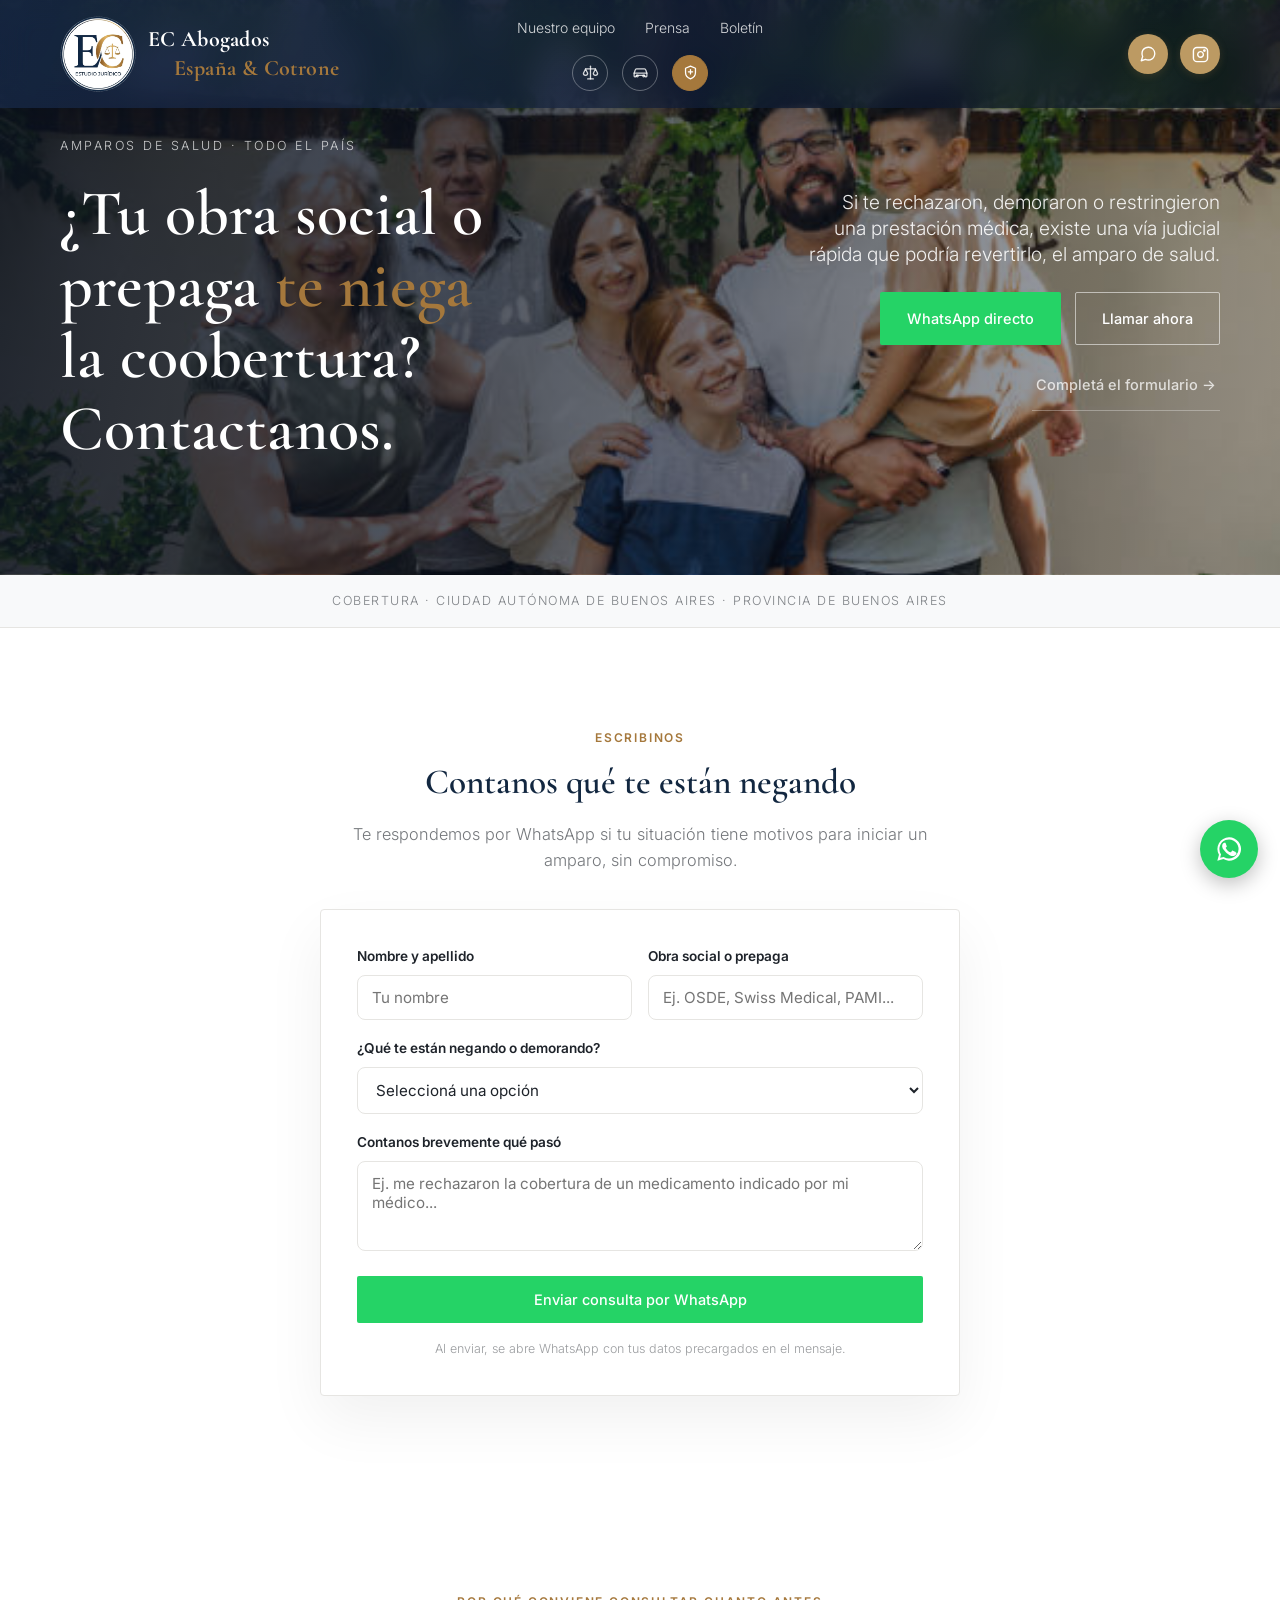
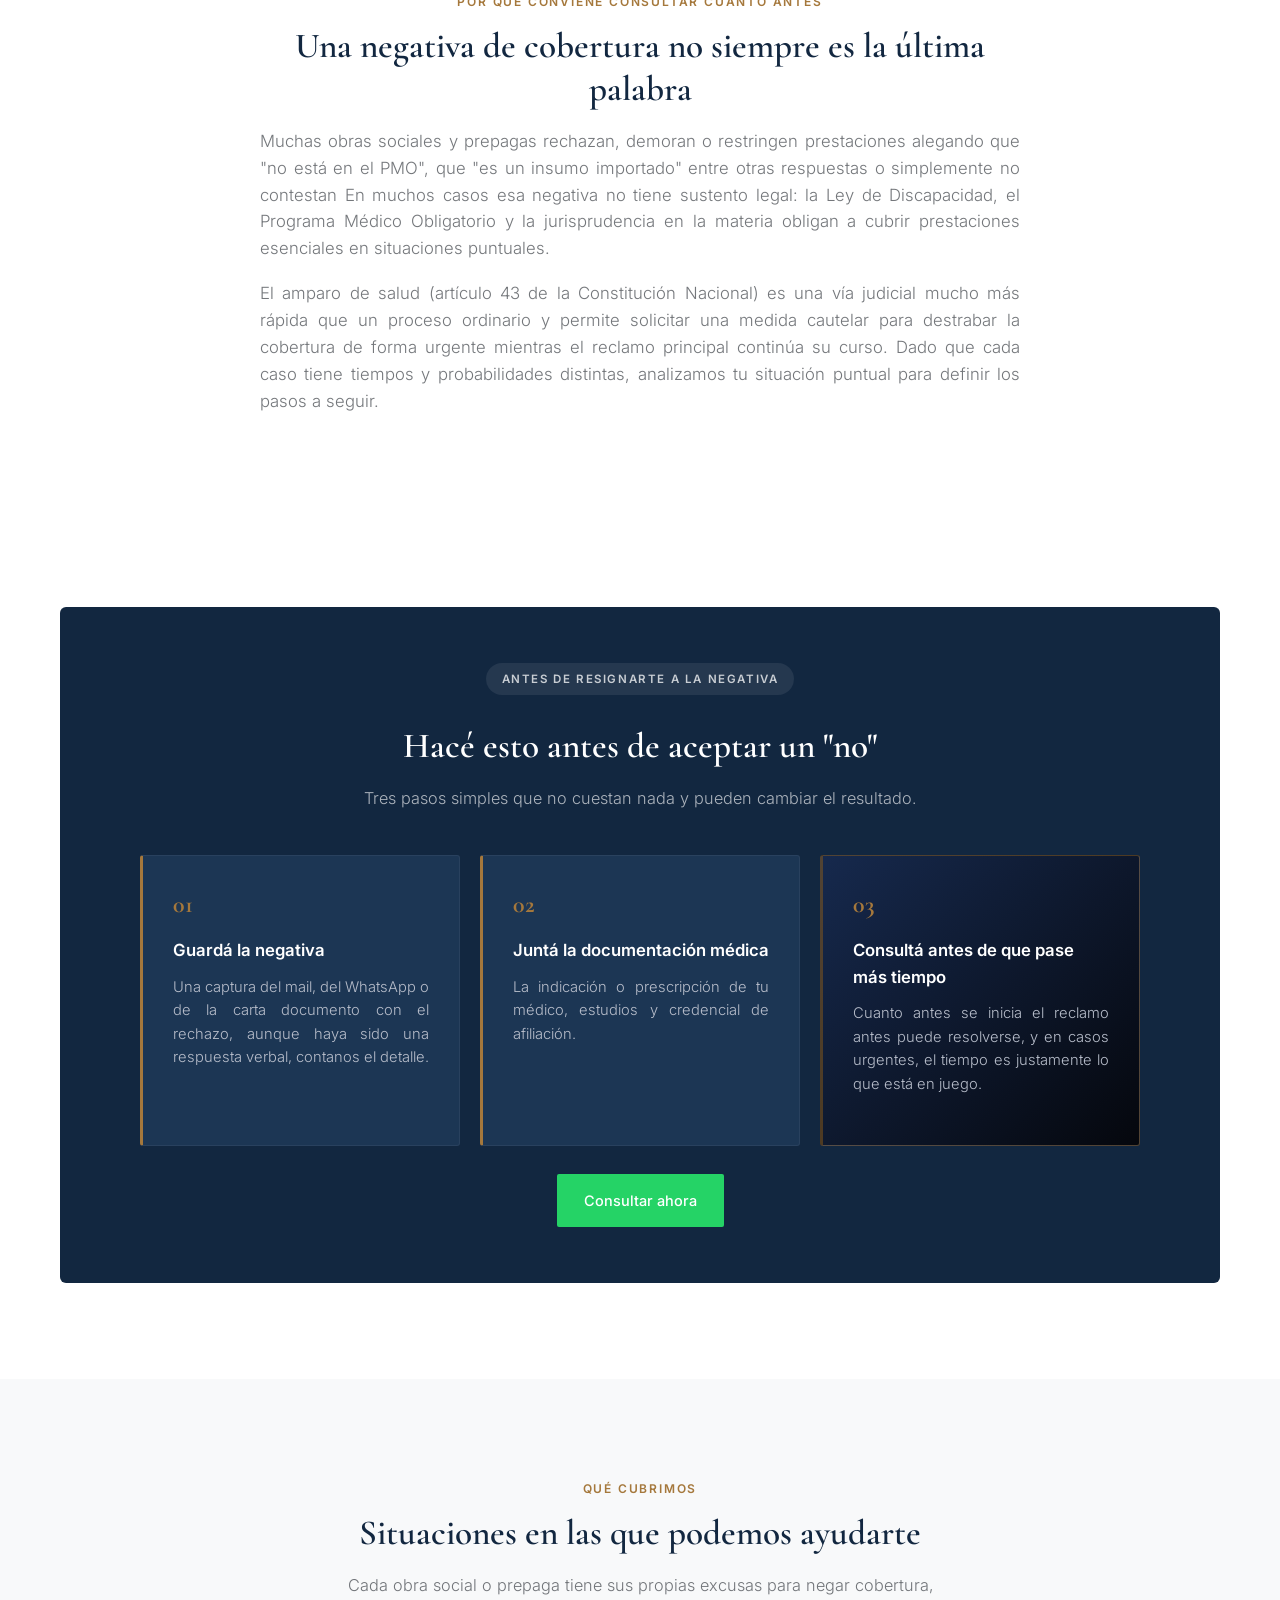
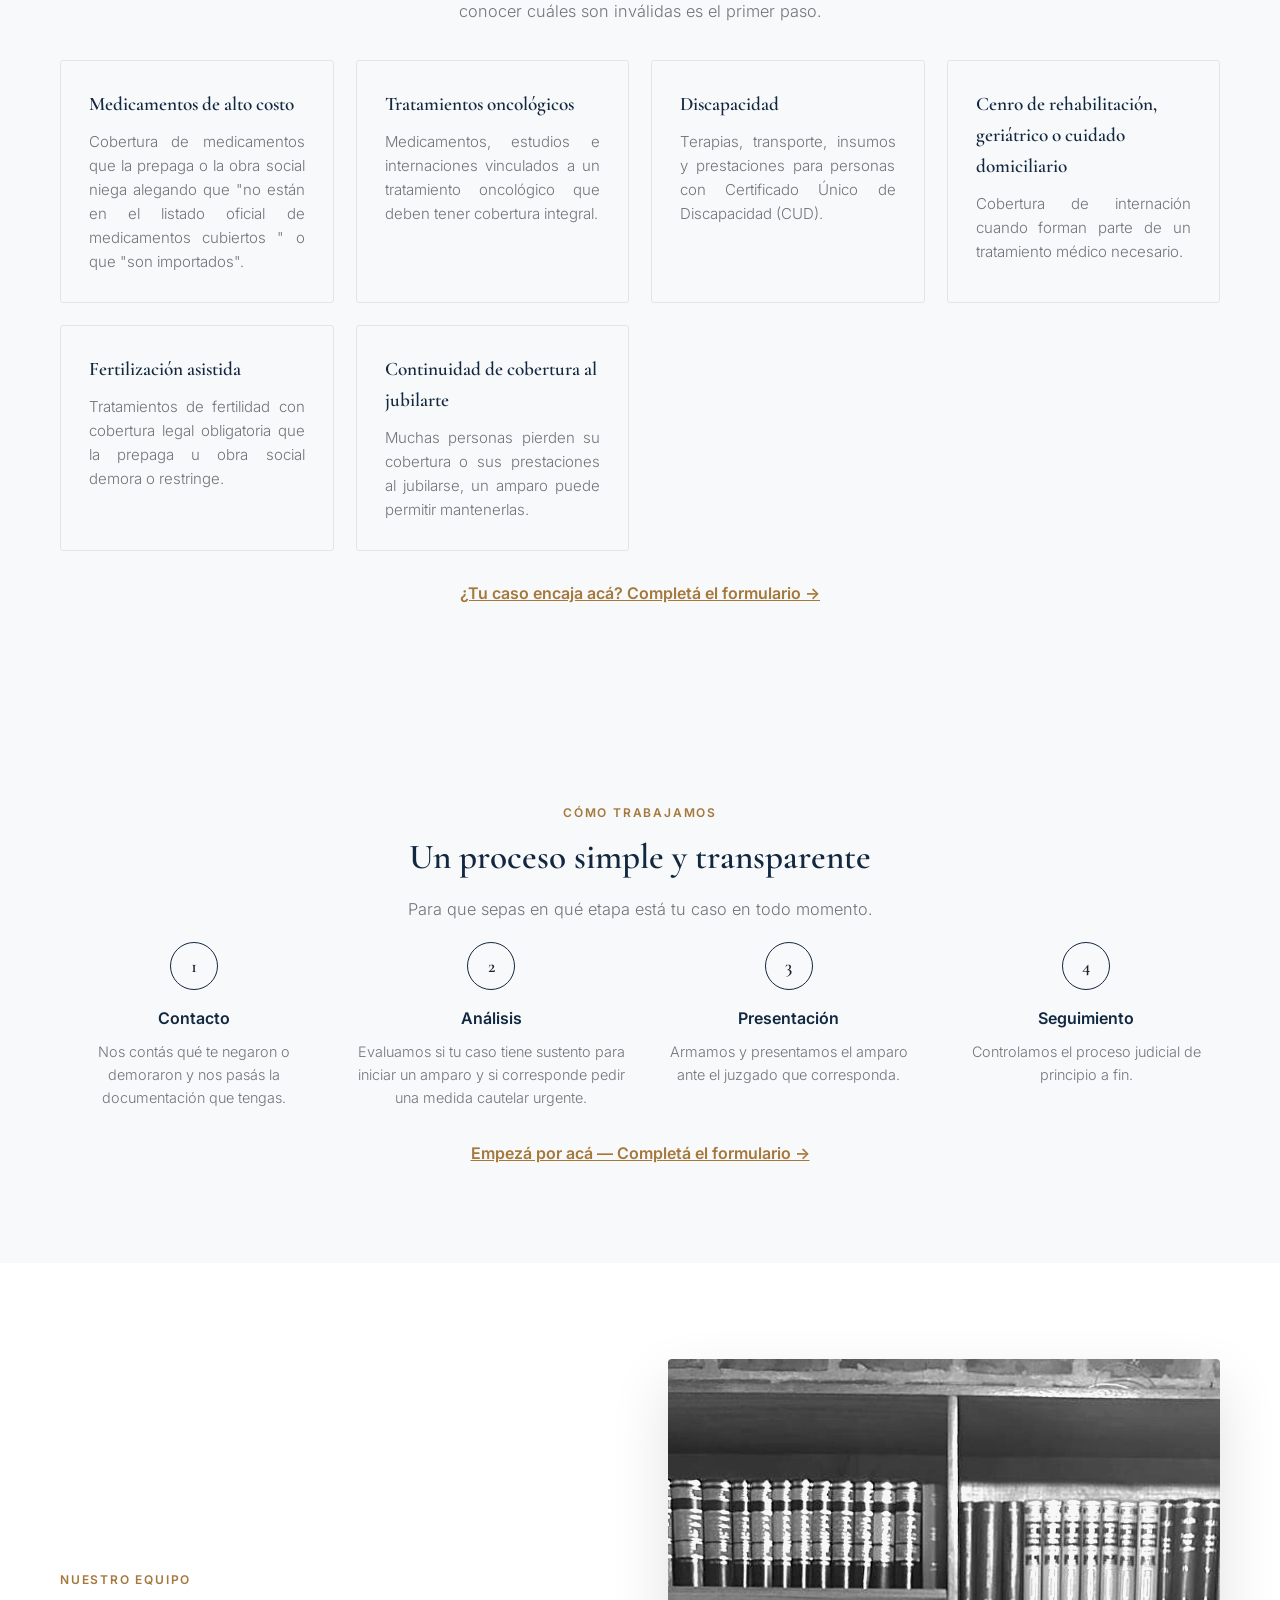
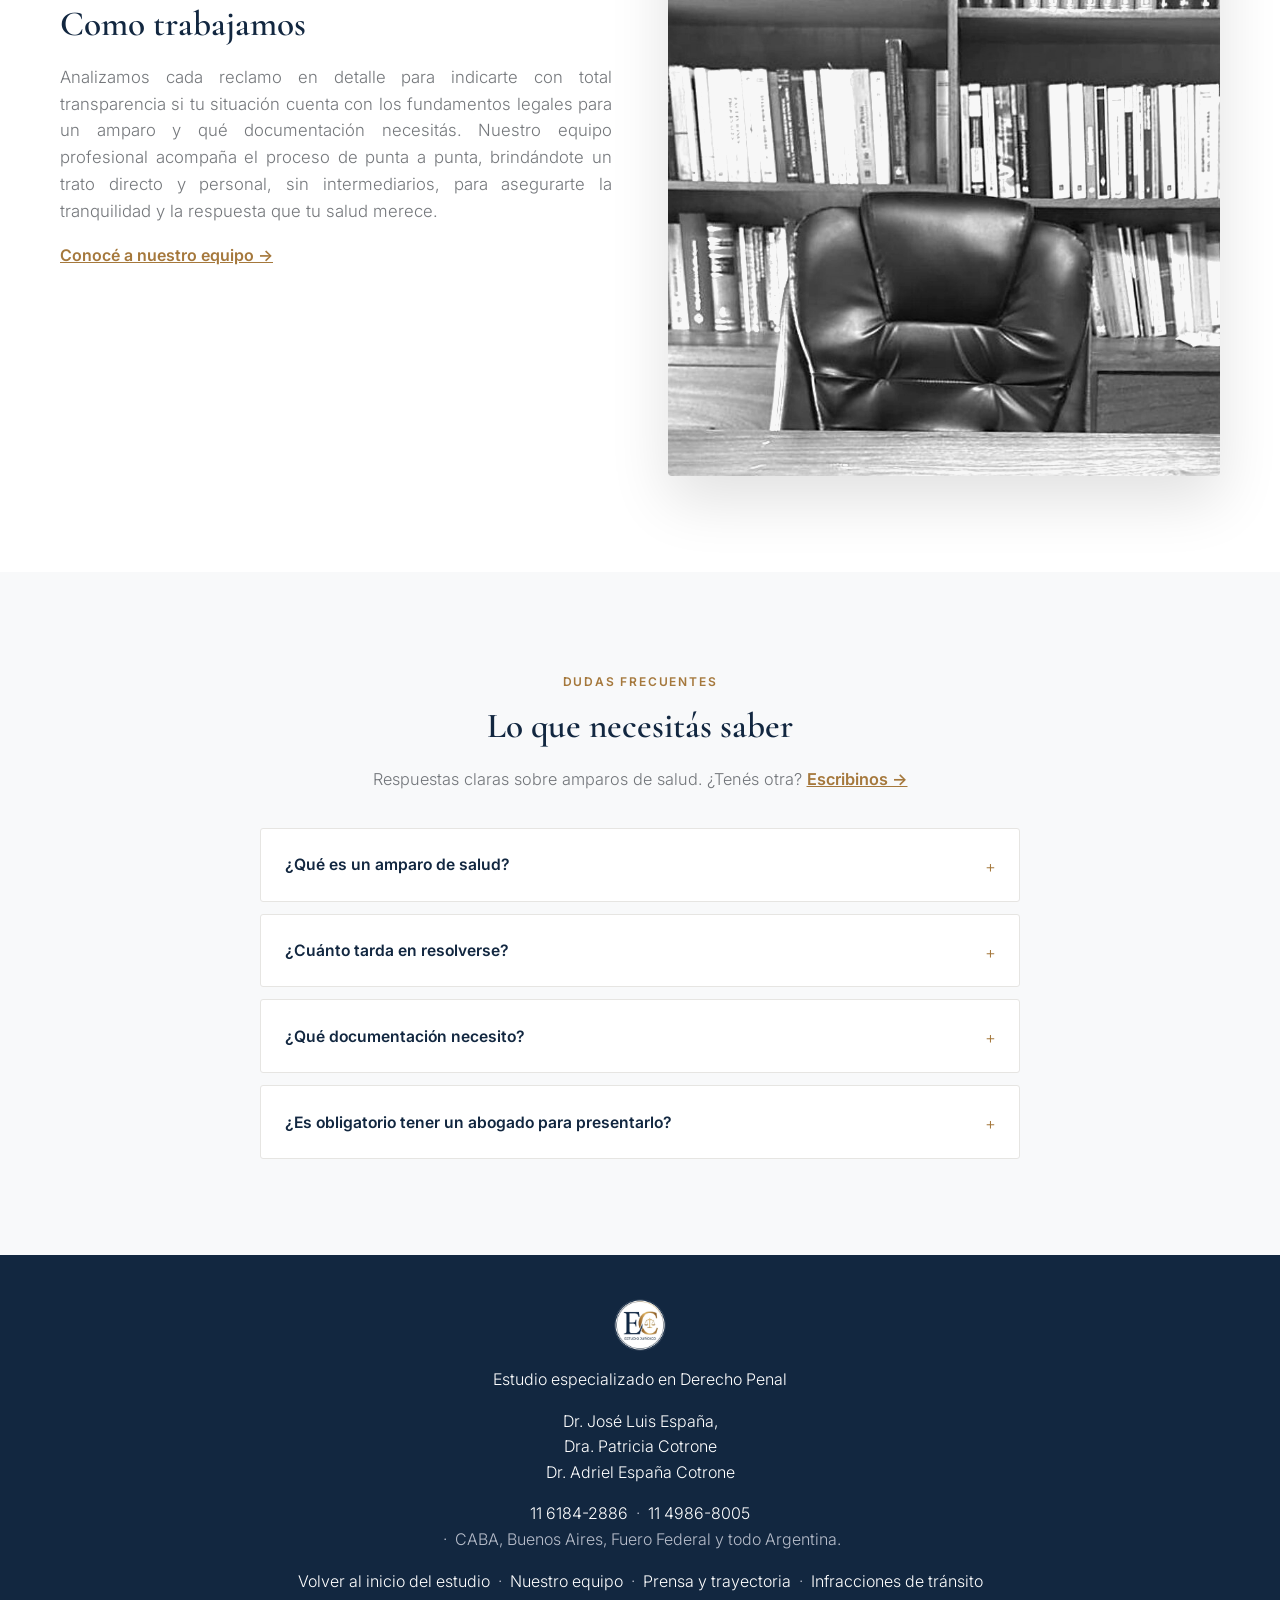
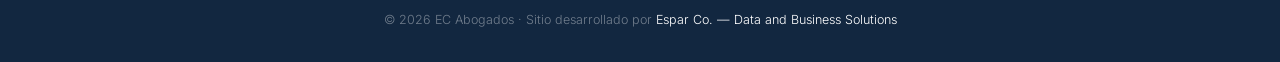
==== commit a82530be: "Update index.html" ====
--- a/amparos-de-salud/index.html
+++ b/amparos-de-salud/index.html
@@ -93,26 +93,6 @@
 </head>
 <body>
 
-<header class="on-light">
-  <div class="nav-wrap">
-    <a href="../" class="brand-mark">
-      <img src="../Assets/logo-ec-white-disc.png?v=20260821e" alt="Estudio Jurídico España Cotrone" class="brand-logo">
-      <span class="brand-name">EC Abogados<br><span class="brand-name-sub">España &amp; Cotrone</span></span>
-    </a>
-    <nav class="links" id="mainNavLinks">
-      <a href="../prensa/">Prensa</a>
-      <a href="../Notas/">Boletín</a>
-      <a href="../" class="btn-nav-multas">Infracciones de tránsito</a>
-      <a href="../" class="btn-nav-multas">Defensas penales</a>
-    </nav>
-    <button type="button" class="nav-toggle" aria-label="Abrir menú" aria-expanded="false" aria-controls="mainNavLinks"><span class="bars"><span></span><span></span><span></span></span></button>
-    <a href="#consulta" class="btn-icon-contact" aria-label="Consultanos" title="Consultanos"><svg viewBox="0 0 24 24" fill="none" stroke="currentColor" stroke-width="1.8" stroke-linecap="round" stroke-linejoin="round" style="width:18px;height:18px;"><path d="M21 11.5a8.38 8.38 0 0 1-.9 3.8 8.5 8.5 0 0 1-7.6 4.7 8.38 8.38 0 0 1-3.8-.9L3 21l1.9-5.7a8.38 8.38 0 0 1-.9-3.8 8.5 8.5 0 0 1 4.7-7.6 8.38 8.38 0 0 1 3.8-.9h.5a8.48 8.48 0 0 1 8 8v.5z"></path></svg></a>
-    <a class="icon-btn" href="https://www.instagram.com/eycabogados/" target="_blank" rel="noopener" aria-label="Instagram">
-      <svg viewBox="0 0 24 24" fill="none" stroke="currentColor" stroke-width="2" stroke-linecap="round" stroke-linejoin="round"><rect x="2" y="2" width="20" height="20" rx="5" ry="5"></rect><path d="M16 11.37A4 4 0 1 1 12.63 8 4 4 0 0 1 16 11.37z"></path><circle cx="17.5" cy="6.5" r="1"></circle></svg>
-    </a>
-  </div>
-</header>
-
 <header>
   <div class="nav-wrap">
     <a href="../" class="brand-mark">
